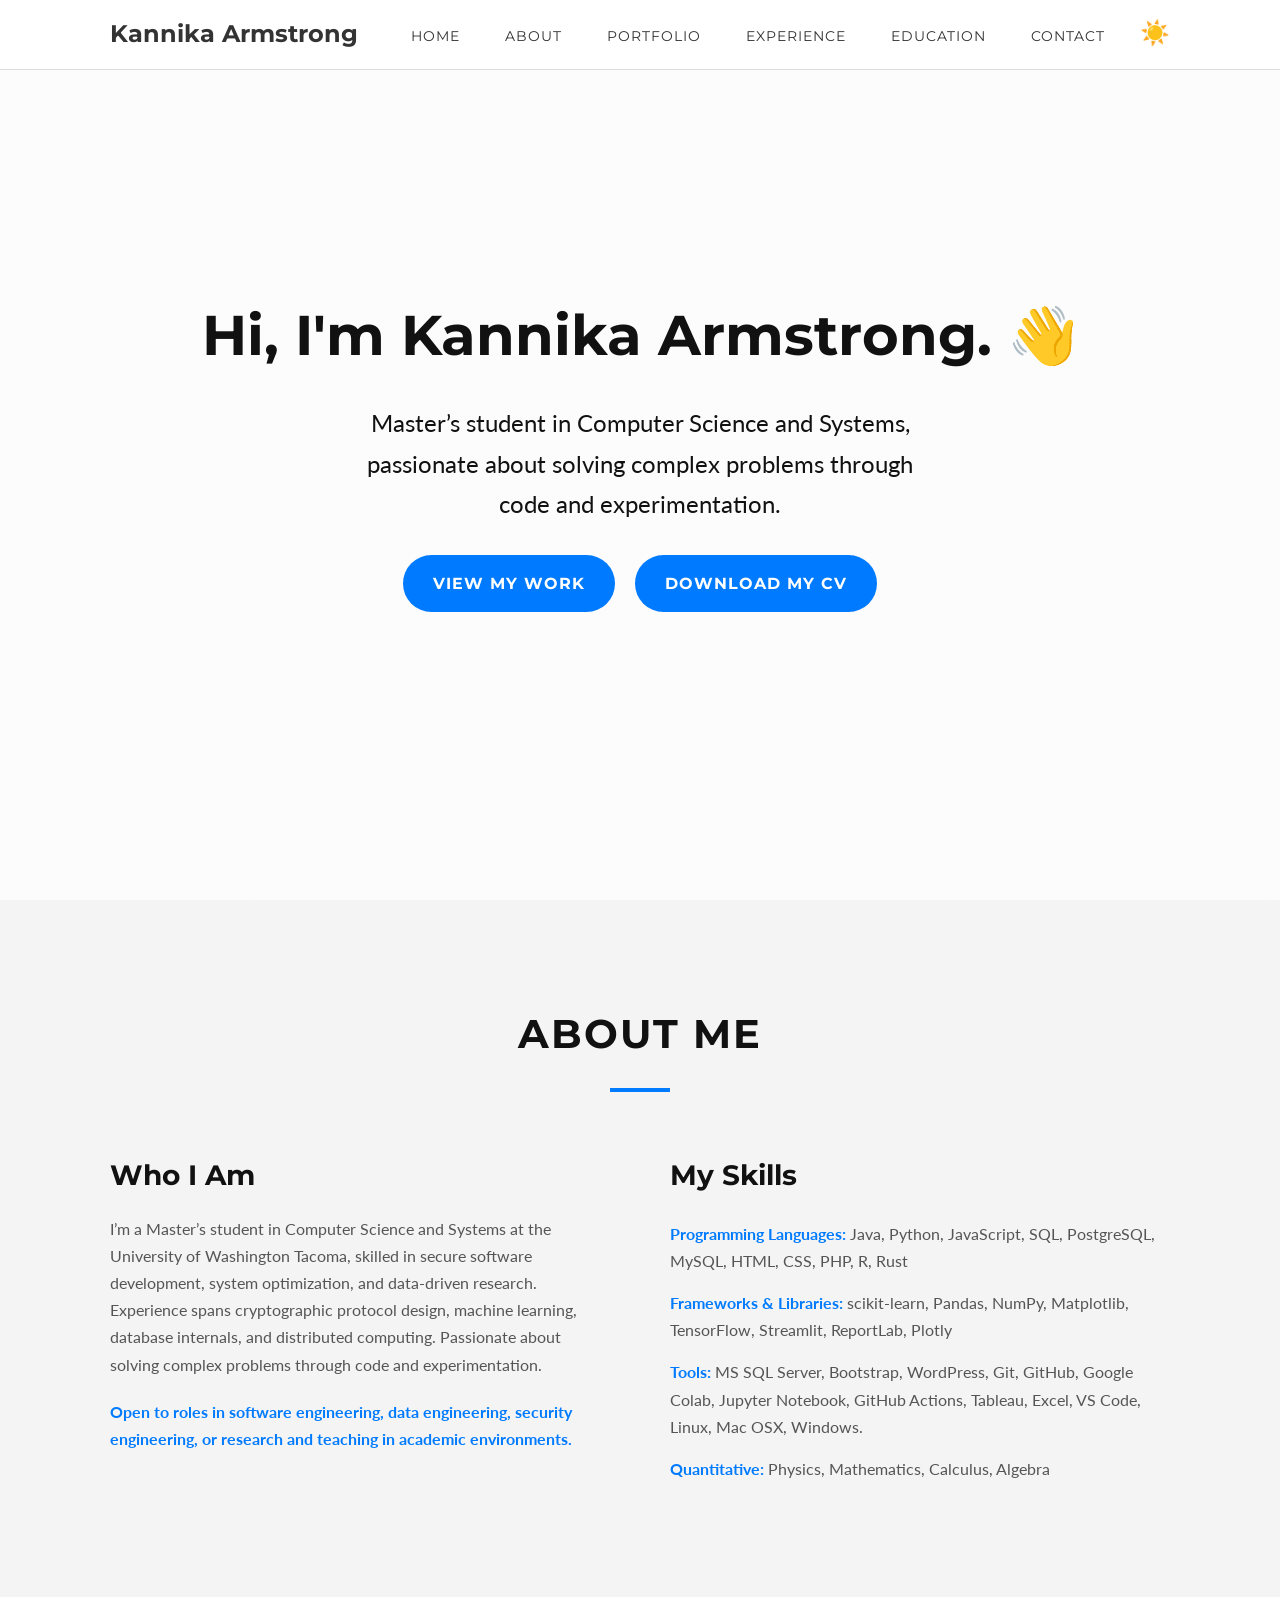
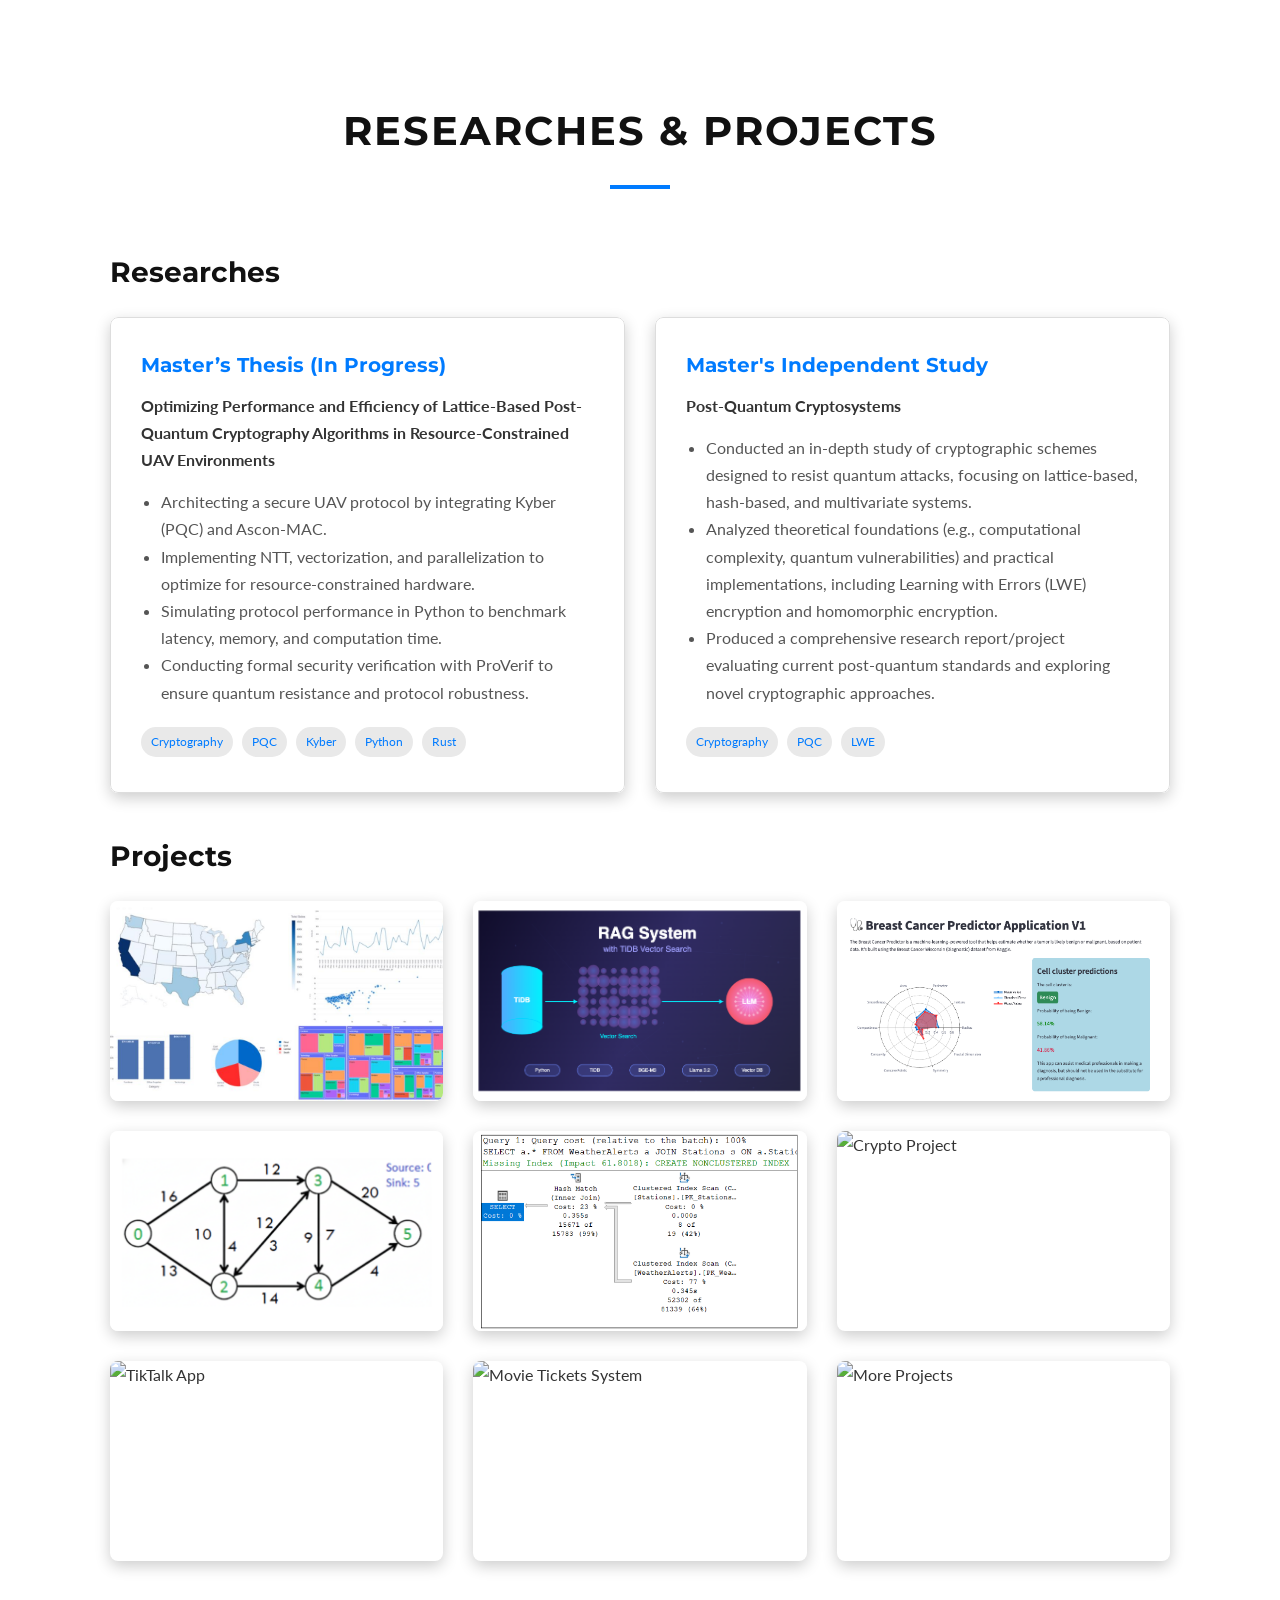
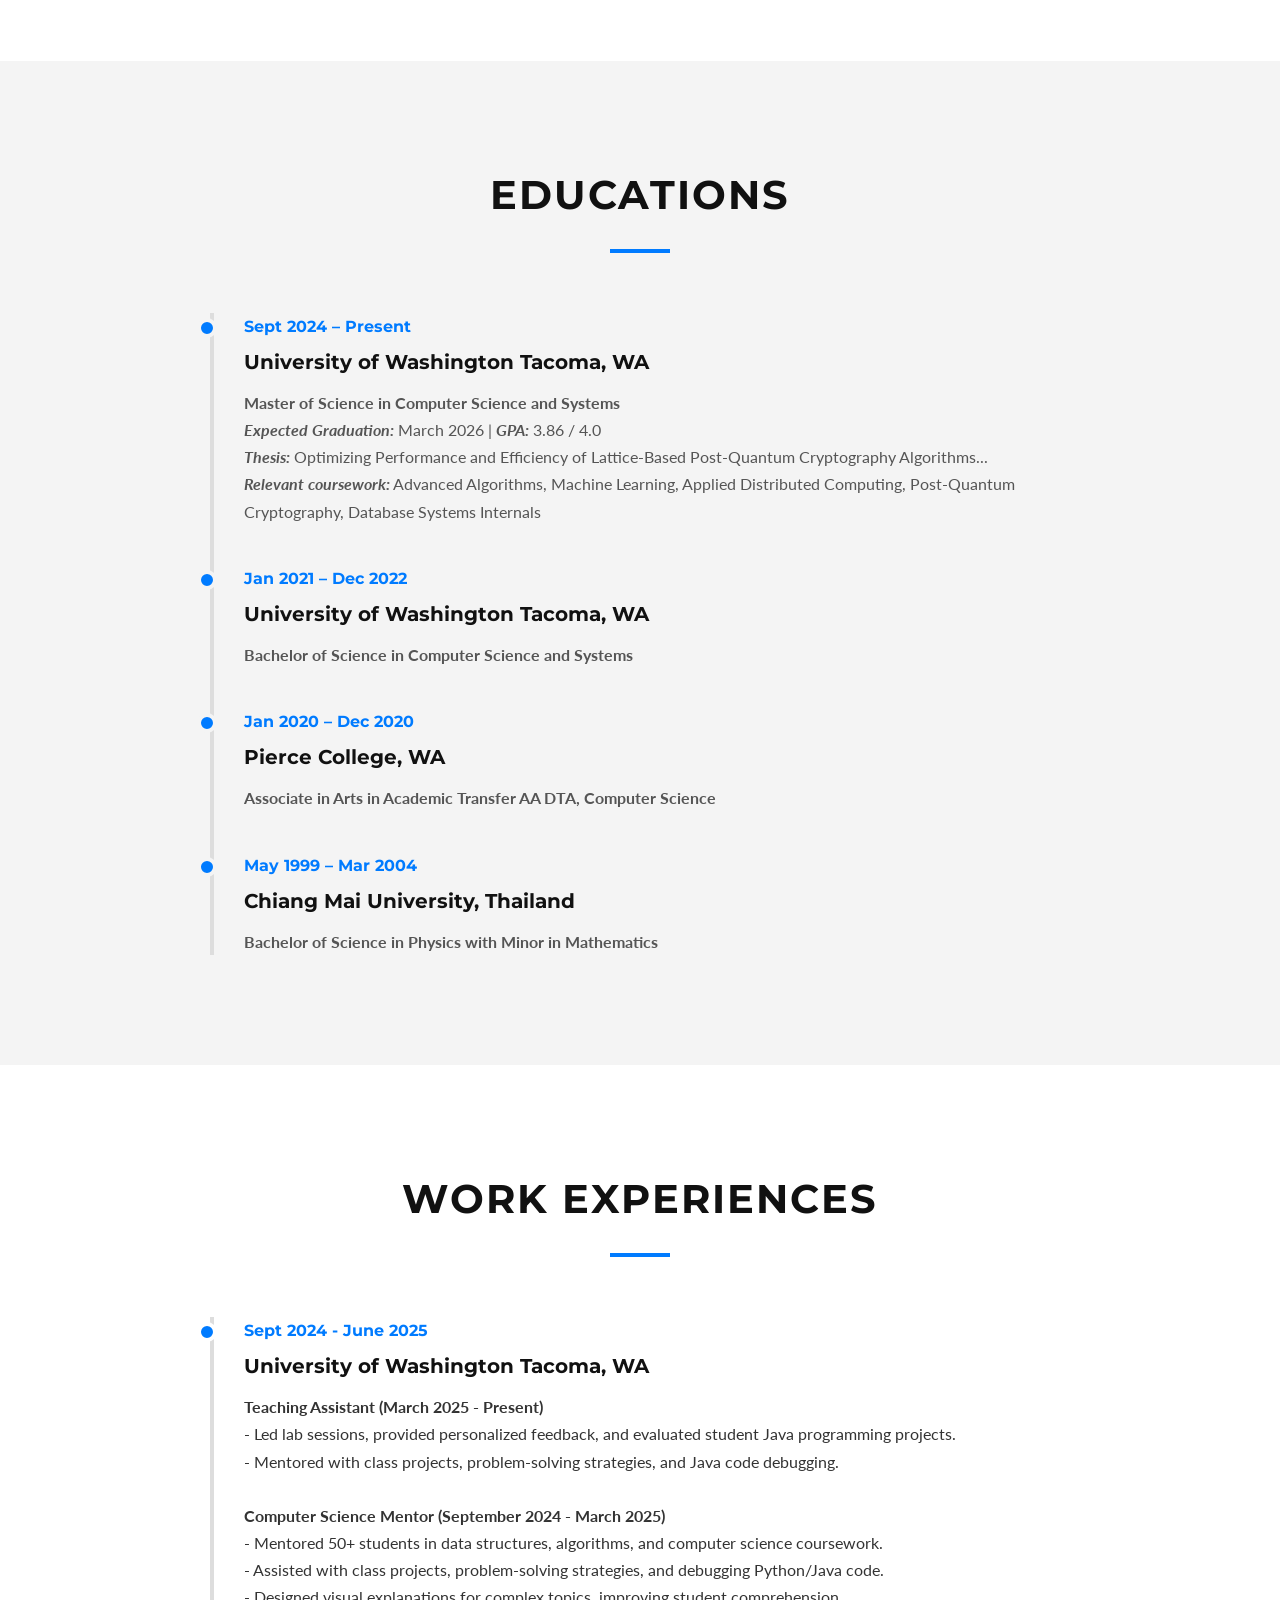
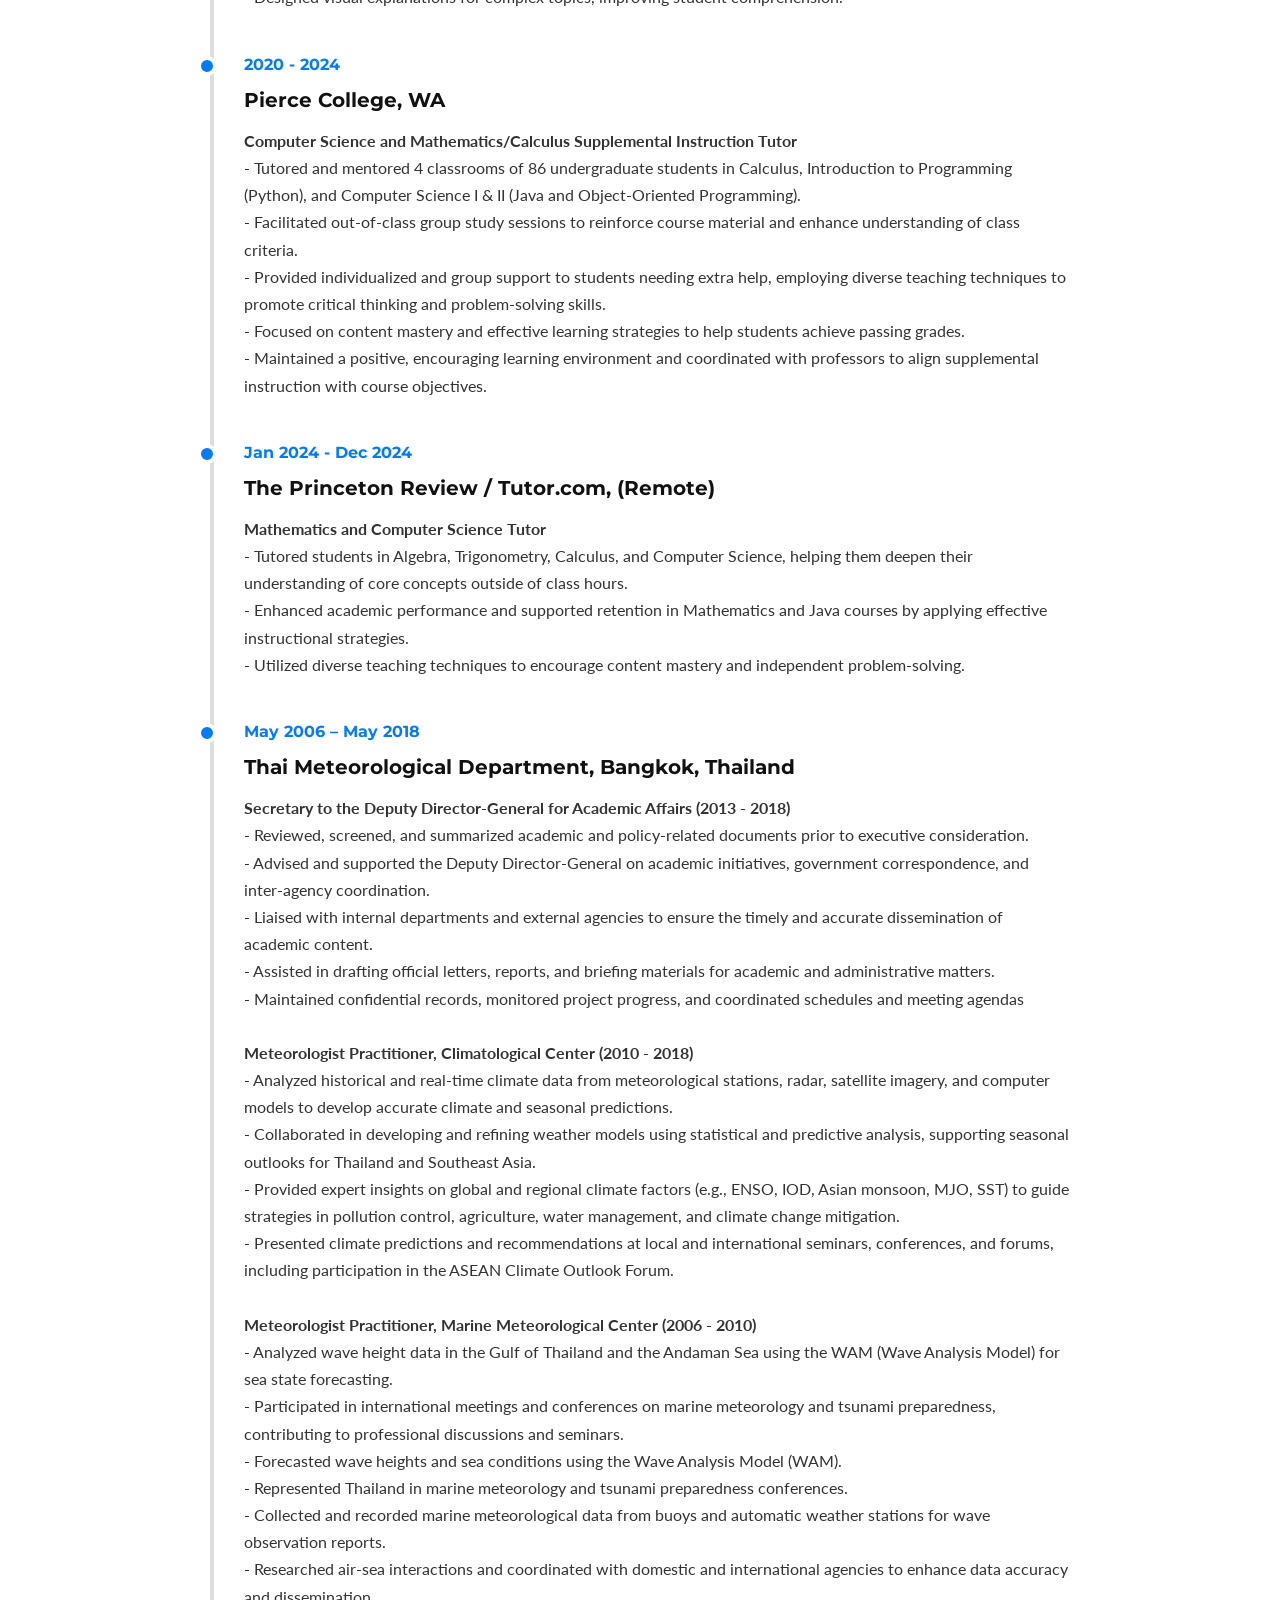
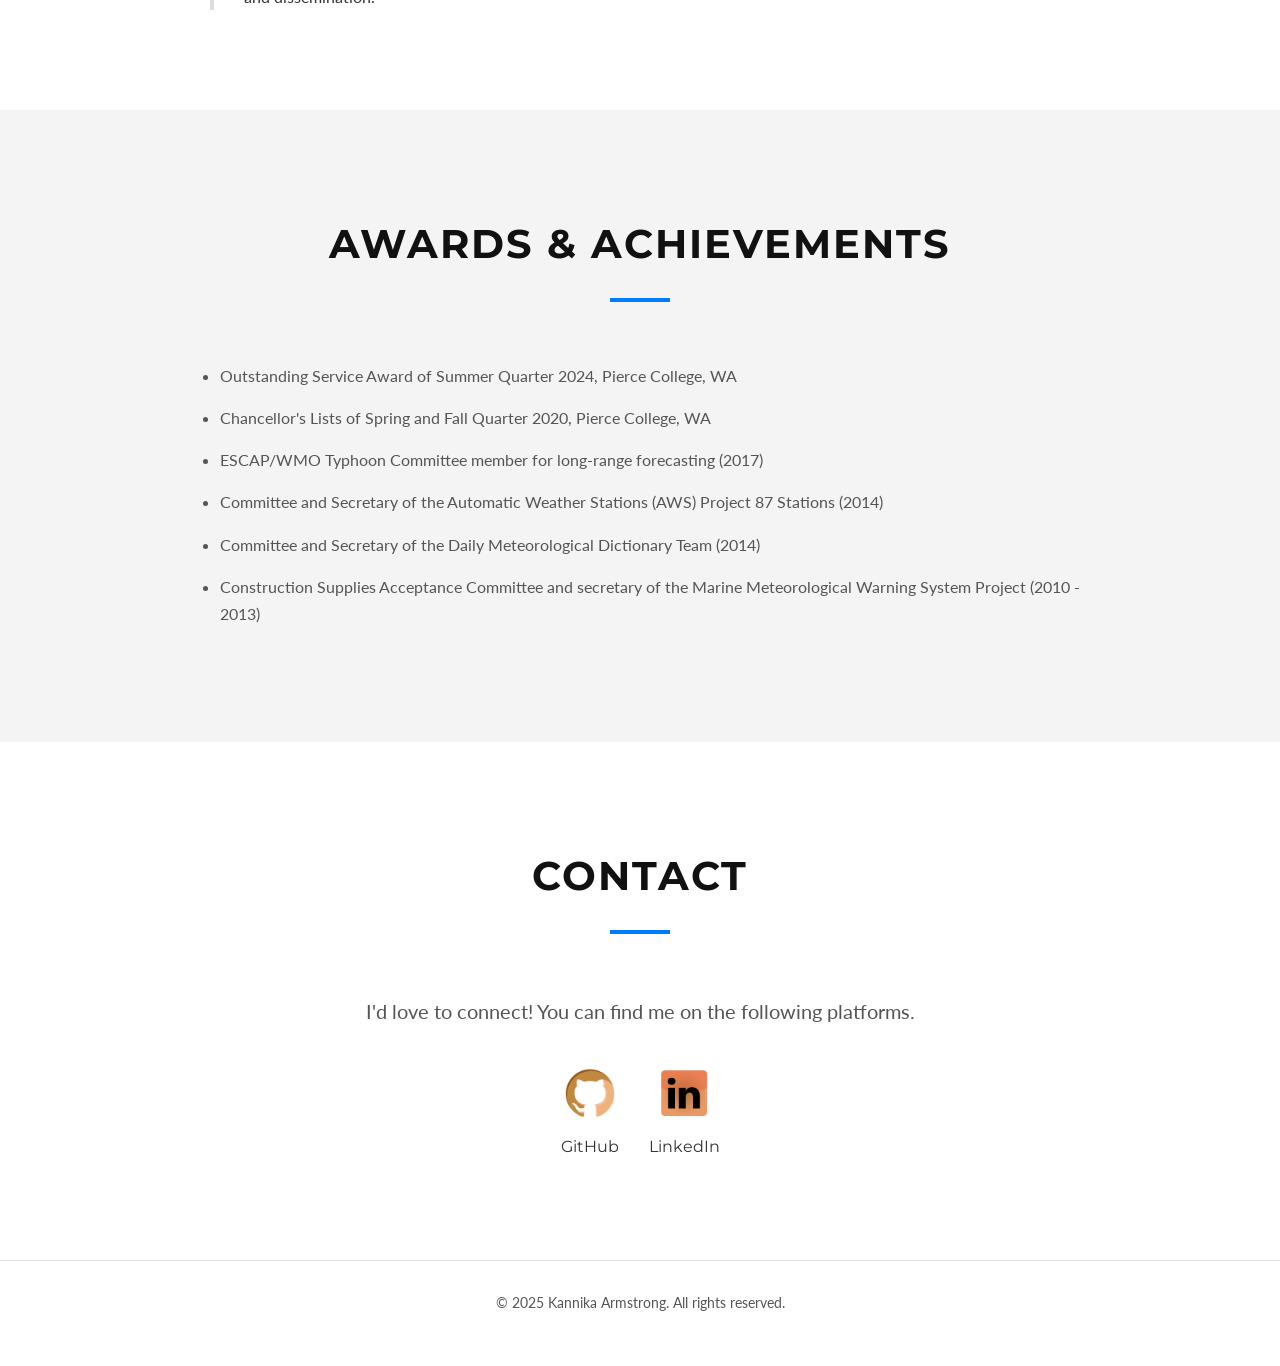
==== index.html @ 0fee3cdc "Update new resume" ====
<!DOCTYPE html>
<html lang="en">
<head>
  <meta charset="UTF-8" />
  <meta name="viewport" content="width=device-width, initial-scale=1.0" />
  <title>Kannika Armstrong</title>
  <link rel="icon" type="image/x-icon" href="./image/icon/b1.png">
  <link rel="stylesheet" href="style.css" />
  <link href="https://fonts.googleapis.com/css2?family=Montserrat:wght@400;700&family=Lato:wght@400;700&display=swap" rel="stylesheet">
</head>
<body>

  <nav class="navbar">
    <div class="nav-container">
      <a href="#home" class="nav-brand">Kannika Armstrong</a>
      <ul class="nav-links">
        <li><a href="#home">Home</a></li>
        <li><a href="#about">About</a></li>
        <li><a href="#portfolio">Portfolio</a></li>
        <li><a href="#Work">Experience</a></li>
        <li><a href="#education">Education</a></li>
        <li><a href="#contact">Contact</a></li>

        <li><button id="theme-toggle">🌙</button></li>
      </ul>
    </div>
  </nav>

  <header id="home" class="hero-section">
    <div class="hero-content">
      <h1>Hi, I'm Kannika Armstrong. <span class="wave">👋</span></h1>
      <p class="hero-subtitle">
        Master’s student in Computer Science and Systems, passionate about solving complex problems through code and experimentation.
      </p>
      <a href="#portfolio" class="hero-button">View My Work</a>&nbsp;&nbsp;&nbsp;&nbsp;
      <a href="Kannika Armstrong_CV.pdf" class="hero-button hero-button-secondary" download>Download My CV</a>
    </div>
  </header>

  <main>
    <section id="about" class="page-section">
      <div class="section-container">
        <h2 class="section-title">About Me</h2>
        <div class="about-content">
          <div class="about-text">
            <h3>Who I Am</h3>
            <p>I’m a Master’s student in Computer Science and Systems at the University of Washington Tacoma, skilled in secure software development, system optimization, and data-driven research. Experience spans cryptographic protocol design, machine learning, database internals, and distributed computing. Passionate about solving complex problems through code and experimentation.</p>
            <p class="highlight">Open to roles in software engineering, data engineering, security engineering, or research and teaching in academic environments.</p>
          </div>
          <div class="about-skills">
            <h3>My Skills</h3>
            <ul class="skills-list">
              <li><span>Programming Languages:</span> Java, Python, JavaScript, SQL, PostgreSQL, MySQL, HTML, CSS, PHP, R, Rust</li>
              <li><span>Frameworks & Libraries:</span> scikit-learn, Pandas, NumPy, Matplotlib, TensorFlow, Streamlit, ReportLab, Plotly</li>
              <li><span>Tools:</span> MS SQL Server, Bootstrap, WordPress, Git, GitHub, Google Colab, Jupyter Notebook, GitHub Actions, Tableau, Excel, VS Code, Linux, Mac OSX, Windows.</li>
              <li><span>Quantitative:</span> Physics, Mathematics, Calculus, Algebra</li>
            </ul>
          </div>
        </div>
      </div>
    </section>

    <section id="portfolio" class="page-section alt-bg">
      <div class="section-container">
        <h2 class="section-title">Researches & Projects</h2>
        
        <h3>Researches</h3>
        <div class="portfolio-grid">
          <div class="portfolio-item">
            <div class="portfolio-item-content">
              <h4 class="portfolio-title">Master’s Thesis (In Progress)</h4>
              <p class="portfolio-subtitle">Optimizing Performance and Efficiency of Lattice-Based Post-Quantum Cryptography Algorithms in Resource-Constrained UAV Environments</p>
              <ul class="portfolio-details">
                <li>Architecting a secure UAV protocol by integrating Kyber (PQC) and Ascon-MAC.</li>
                <li>Implementing NTT, vectorization, and parallelization to optimize for resource-constrained hardware.</li>
                <li>Simulating protocol performance in Python to benchmark latency, memory, and computation time.</li>
                <li>Conducting formal security verification with ProVerif to ensure quantum resistance and protocol robustness.</li>
              </ul>
              <div class="skill-tags">
                <span class="tag">Cryptography</span>
                <span class="tag">PQC</span>
                <span class="tag">Kyber</span>
                <span class="tag">Python</span>
                <span class="tag">Rust</span>
              </div>
            </div>
          </div>
          <div class="portfolio-item">
            <div class="portfolio-item-content">
              <h4 class="portfolio-title">Master's Independent Study</h4>
              <p class="portfolio-subtitle">Post-Quantum Cryptosystems</p>
              <ul class="portfolio-details">
                <li>Conducted an in-depth study of cryptographic schemes designed to resist quantum attacks, focusing on lattice-based, hash-based, and multivariate systems.</li>
                <li>Analyzed theoretical foundations (e.g., computational complexity, quantum vulnerabilities) and practical implementations, including Learning with Errors (LWE) encryption and homomorphic encryption.</li>
                <li>Produced a comprehensive research report/project evaluating current post-quantum standards and exploring novel cryptographic approaches.</li>
              </ul>
              <div class="skill-tags">
                <span class="tag">Cryptography</span>
                <span class="tag">PQC</span>
                <span class="tag">LWE</span>
              </div>
            </div>
          </div>
        </div>

        <h3 style="margin-top: 40px;">Projects</h3>
        <div class="portfolio-grid">
          <div class="portfolio-item">
            <a href="https://github.com/A-Kannika/Vizolytic" target="_blank" class="portfolio-link"></a>
            <img src="./image/projects/Vizolytic.jpg" alt="ML Project" class="portfolio-image">
            <div class="portfolio-hover">
              <h4>Vizolytic (Sales Analytics & Reporting Dashboard)</h4>
              <p>A Python and Streamlit-based web application for interactive sales analytics and automated PDF reporting.</p>
            </div>
          </div>
          <div class="portfolio-item">
            <a href="https://github.com/A-Kannika/RAG_TiDB_VECTOR_SEARCH" target="_blank" class="portfolio-link"></a>
            <img src="./image/projects/tidb_rag.png" alt="RAG_TiDB_VECTOR_SEARCH" class="portfolio-image">
            <div class="portfolio-hover">
              <h4>TiDB Vector Search RAG System</h4>
              <p>A Retrieval-Augmented Generation (RAG) system using TiDB's vector search capabilities for cybersecurity knowledge management.</p>
            </div>
          </div>
          <div class="portfolio-item">
            <a href="https://github.com/A-Kannika/ML-App-Cancer-Prediction" target="_blank" class="portfolio-link"></a>
            <img src="./image/projects/cancer_predictor.png" alt="API Project" class="portfolio-image">
            <div class="portfolio-hover">
              <h4>Breast Cancer Prediction ML App</h4>
              <p>A simple web application built with Streamlit to predict breast cancer (Malignant or Benign) based on diagnostic features.</p>
            </div>
          </div>
          <div class="portfolio-item">
            <a href="https://github.com/A-Kannika/TCSS543_Project" target="_blank" class="portfolio-link"></a>
            <img src="./image/projects/maxflow.png" alt="Database Project" class="portfolio-image">
            <div class="portfolio-hover">
              <h4>Empirical Analysis of Network Flow Algorithms</h4>
              <p>A Java-based empirical study comparing the performance of classic and optimized network flow algorithms.</p>
            </div>
          </div>
          
          <div class="portfolio-item">
            <a href="https://github.com/A-Kannika/Database-Systems-Internals-Project-Query-Optimization" target="_blank" class="portfolio-link"></a>
            <img src="./image/projects/database_internals.png" alt="Database Project" class="portfolio-image">
            <div class="portfolio-hover">
              <h4>Database Systems Internals Project</h4>
              <p>Database Systems Internals Project: Query Optimization.</p>
            </div>
          </div>          
          
          <div class="portfolio-item">
            <a href="https://github.com/A-Kannika/CryptographicApplication" target="_blank" class="portfolio-link"></a>
            <img src="./image/projects/crypto.png" alt="Crypto Project" class="portfolio-image">
            <div class="portfolio-hover">
              <h4>Cryptographic Application</h4>
              <p>Asymmetric encryption and digital signatures at the 256-bit security level.</p>
            </div>
          </div>
          
          <div class="portfolio-item">
            <a href="https://github.com/A-Kannika/Team-3-TCSS-450" target="_blank" class="portfolio-link"></a>
            <img src="./image/projects/tiktalkapp.png" alt="TikTalk App" class="portfolio-image">
            <div class="portfolio-hover">
              <h4>TikTalk: Chat&Weather App</h4>
              <p>Android chat and weather application using Scrum/Agile methodologies.</p>
            </div>
          </div>

           <div class="portfolio-item">
            <a href="https://github.com/A-Kannika/Movie_Tickets_Reservation_Systems_Project" target="_blank" class="portfolio-link"></a>
            <img src="./image/projects/database.png" alt="Movie Tickets System" class="portfolio-image">
            <div class="portfolio-hover">
              <h4>Movie Tickets Reservation Systems</h4>
              <p>Online movie ticket booking system with MySQL and PHP.</p>
            </div>
          </div>
          <div class="portfolio-item">
            <a href="https://github.com/A-Kannika" target="_blank" class="portfolio-link"></a>
            <img src="./image/projects/project_github.png" alt="More Projects" class="portfolio-image">
            <div class="portfolio-hover">
              <h4>More Projects On GitHub...</h4>
              <p>Some more of my students' and self-taught projects are on GitHub.</p>
            </div>
          </div>
        </div>
      </div>
    </section>

    <section id="education" class="page-section alt-bg">
      <div class="section-container timeline-container">
        <h2 class="section-title">Educations</h2>
        <div class="timeline">

          <div class="timeline-item">
            <div class="timeline-dot"></div>
            <div class="timeline-date">Sept 2024 – Present</div>
            <div class="timeline-content">
              <h4>University of Washington Tacoma, WA</h4>
              <p><strong>Master of Science in Computer Science and Systems</strong><br>
                <b><em>Expected Graduation:</em></b> March 2026 | <b><em>GPA:</em></b> 3.86 / 4.0<br>
                <b><em>Thesis:</em></b> Optimizing Performance and Efficiency of Lattice-Based Post-Quantum Cryptography Algorithms...<br>
                <b><em>Relevant coursework:</em></b> Advanced Algorithms, Machine Learning, Applied Distributed Computing, Post-Quantum Cryptography, Database Systems Internals</p>
            </div>
          </div>

          <div class="timeline-item">
            <div class="timeline-dot"></div>
            <div class="timeline-date">Jan 2021 – Dec 2022</div>
            <div class="timeline-content">
                <h4>University of Washington Tacoma, WA</h4>
                <p><strong>Bachelor of Science in Computer Science and Systems</strong></p>
            </div>
          </div>

          <div class="timeline-item">
            <div class="timeline-dot"></div>
            <div class="timeline-date">Jan 2020 – Dec 2020</div>
            <div class="timeline-content">
              <h4>Pierce College, WA</h4>
              <p><strong>Associate in Arts in Academic Transfer AA DTA, Computer Science</strong></p>
            </div>
          </div>

          <div class="timeline-item">
            <div class="timeline-dot"></div>
            <div class="timeline-date">May 1999 – Mar 2004</div>
            <div class="timeline-content">
              <h4>Chiang Mai University, Thailand</h4>
              <p><strong>Bachelor of Science in Physics with Minor in Mathematics</strong></p>
            </div>
          </div>

        </div>
      </div>
    </section>


<section id="Work" class="page-section">
  <div class="section-container timeline-container">
    <h2 class="section-title">Work Experiences</h2>
    <div class="timeline">
      
      <div class="timeline-item">
        <div class="timeline-dot"></div>
        <div class="timeline-date">Sept 2024 - June 2025</div>
        <div class="timeline-content">
          <h4>University of Washington Tacoma, WA</h4>
          <ul>
            <strong>Teaching Assistant (March 2025 - Present)</strong><br>
            <li>
              - Led lab sessions, provided personalized feedback, and evaluated student Java programming projects.
            </li>
            <li>
              - Mentored with class projects, problem-solving strategies, and Java code debugging.
            </li>
            <br>
            <strong>Computer Science Mentor (September 2024 - March 2025)</strong><br>
            <li>
              - Mentored 50+ students in data structures, algorithms, and computer science coursework.
            </li>
            <li>
              - Assisted with class projects, problem-solving strategies, and debugging Python/Java code.
            </li>
            <li>
              - Designed visual explanations for complex topics, improving student comprehension.
            </li>
          </ul>
        </div>
      </div>

      <div class="timeline-item">
        <div class="timeline-dot"></div>
        <div class="timeline-date">2020 - 2024</div>
        <div class="timeline-content">
          <h4>Pierce College, WA</h4>
          <ul>
            <strong>Computer Science and Mathematics/Calculus Supplemental Instruction Tutor</strong><br>
            <li>      
              - Tutored and mentored 4 classrooms of 86 undergraduate students in Calculus, Introduction to Programming (Python), and Computer Science I & II (Java and Object-Oriented Programming).
            </li>
            <li>      
              - Facilitated out-of-class group study sessions to reinforce course material and enhance understanding of class criteria.
            </li>
            <li>      
              - Provided individualized and group support to students needing extra help, employing diverse teaching techniques to promote critical thinking and problem-solving skills.
            </li>
            <li>      
              - Focused on content mastery and effective learning strategies to help students achieve passing grades.
            </li>
            <li>      
              - Maintained a positive, encouraging learning environment and coordinated with professors to align supplemental instruction with course objectives.
            </li>
          </ul>
        </div>
      </div>

      <div class="timeline-item">
        <div class="timeline-dot"></div>
        <div class="timeline-date">Jan 2024 - Dec 2024</div>
        <div class="timeline-content">
          <h4>The Princeton Review / Tutor.com, (Remote)</h4>
          <ul>
            <strong>Mathematics and Computer Science Tutor</strong><br>
            <li>
              - Tutored students in Algebra, Trigonometry, Calculus, and Computer Science, helping them deepen their understanding of core concepts outside of class hours.
            </li>
            <li>
              - Enhanced academic performance and supported retention in Mathematics and Java courses by applying effective instructional strategies.
            </li>
            <li>
              - Utilized diverse teaching techniques to encourage content mastery and independent problem-solving.
            </li>
          </ul>
        </div>
      </div>

      <div class="timeline-item">
        <div class="timeline-dot"></div>
        <div class="timeline-date">May 2006 – May 2018</div>
        <div class="timeline-content">
          <h4>Thai Meteorological Department, Bangkok, Thailand</h4>
          <ul>
            <strong>Secretary to the Deputy Director-General for Academic Affairs (2013 - 2018)</strong><br>
            <li>        
              - Reviewed, screened, and summarized academic and policy-related documents prior to executive consideration.
            </li>
            <li>        
              - Advised and supported the Deputy Director-General on academic initiatives, government correspondence, and inter-agency coordination.
            </li>
            <li>        
              - Liaised with internal departments and external agencies to ensure the timely and accurate dissemination of academic content.
            </li>
            <li>        
              - Assisted in drafting official letters, reports, and briefing materials for academic and administrative matters.
            </li>
            <li>        
              - Maintained confidential records, monitored project progress, and coordinated schedules and meeting agendas
            </li>
            <br>
            <strong>Meteorologist Practitioner, Climatological Center (2010 - 2018)</strong><br>
            <li>
              - Analyzed historical and real-time climate data from meteorological stations, radar, satellite imagery, and computer models to develop accurate climate and seasonal predictions.
            </li>
            <li>
              - Collaborated in developing and refining weather models using statistical and predictive analysis, supporting seasonal outlooks for Thailand and Southeast Asia.
            </li>
            <li>
              - Provided expert insights on global and regional climate factors (e.g., ENSO, IOD, Asian monsoon, MJO, SST) to guide strategies in pollution control, agriculture, water management, and climate change mitigation.
            </li>
            <li>
              - Presented climate predictions and recommendations at local and international seminars, conferences, and forums, including participation in the ASEAN Climate Outlook Forum.
            </li>
            <br>
            <strong>Meteorologist Practitioner, Marine Meteorological Center (2006 - 2010)</strong><br>
            <li> 
              - Analyzed wave height data in the Gulf of Thailand and the Andaman Sea using the WAM (Wave Analysis Model) for sea state forecasting.
            </li>
            <li> 
              - Participated in international meetings and conferences on marine meteorology and tsunami preparedness, contributing to professional discussions and seminars.
            </li>
            <li> 
              - Forecasted wave heights and sea conditions using the Wave Analysis Model (WAM).
            </li>
            <li> 
              - Represented Thailand in marine meteorology and tsunami preparedness conferences.
            </li>
            <li> 
              - Collected and recorded marine meteorological data from buoys and automatic weather stations for wave observation reports.
            </li>
            <li> 
              - Researched air-sea interactions and coordinated with domestic and international agencies to enhance data accuracy and dissemination.
            </li>
          </ul>
        </div>
      </div>

    </div>
  </div>
</section>

    <section id="achievement" class="page-section">
      <div class="section-container">
        <h2 class="section-title">Awards & Achievements</h2>
        <ul class="achievement-list">
          <li>Outstanding Service Award of Summer Quarter 2024, Pierce College, WA</li>
          <li>Chancellor's Lists of Spring and Fall Quarter 2020, Pierce College, WA</li>
          <li>ESCAP/WMO Typhoon Committee member for long-range forecasting (2017)</li>
          <li>Committee and Secretary of the Automatic Weather Stations (AWS) Project 87 Stations (2014)</li>
          <li>Committee and Secretary of the Daily Meteorological Dictionary Team (2014)</li>
          <li>Construction Supplies Acceptance Committee and secretary of the Marine Meteorological Warning System Project (2010 - 2013)</li>
        </ul>
      </div>
    </section>

    <section id="contact" class="page-section alt-bg">
      <div class="section-container text-center">
        <h2 class="section-title">Contact</h2>
        <p class="contact-text">I'd love to connect! You can find me on the following platforms.</p>
        <div class="social-links">
          <a href="https://github.com/A-Kannika" target="_blank" class="social-icon">
            <img src="./image/icon/github-white.png" alt="GitHub">
            <span>GitHub</span>
          </a>
          <a href="https://www.linkedin.com/in/kannika-armstrong/" target="_blank" class="social-icon">
            <img src="./image/icon/linkedin-white.png" alt="LinkedIn">
            <span>LinkedIn</span>
          </a>
        </div>
      </div>
    </section>

  </main>

  <footer class="footer">
    <p>&copy; 2025 Kannika Armstrong. All rights reserved.</p>
  </footer>
  <script src="script.js"></script>

</body>
</html>
---- style.css ----
/*--------------------------------------
  RESET & GLOBAL STYLES
--------------------------------------*/
* {
  margin: 0;
  padding: 0;
  box-sizing: border-box;
}

html {
  scroll-behavior: smooth;
  scroll-padding-top: 70px; /* Offset for fixed navbar */
}

body {
  font-family: 'Lato', sans-serif;
  font-size: 16px;
  line-height: 1.7;
  color: #eee;
  background-color: #121212; /* Dark background */
}

h1, h2, h3, h4 {
  font-family: 'Montserrat', sans-serif;
  font-weight: 700;
  color: #fff;
  margin-bottom: 20px;
}

h1 { font-size: 3rem; }
h2 { font-size: 2.5rem; }
h3 { font-size: 1.75rem; }
h4 { font-size: 1.25rem; }

p {
  margin-bottom: 20px;
  color: #ccc;
}

ul {
  list-style-type: none;
}

a {
  text-decoration: none;
  color: #03dac6; /* Cyan accent color */
  transition: color 0.3s ease;
}

a:hover {
  color: #fff;
}

.section-container {
  max-width: 1100px;
  margin: 0 auto;
  padding: 0 20px;
}

.page-section {
  padding: 100px 0;
}

.alt-bg {
  background-color: #1f1f1f; /* Slightly lighter dark */
}

.section-title {
  text-align: center;
  margin-bottom: 60px;
  font-size: 2.5rem;
  text-transform: uppercase;
  letter-spacing: 2px;
  position: relative;
}

.section-title::after {
  content: '';
  display: block;
  width: 60px;
  height: 4px;
  background-color: #03dac6;
  margin: 20px auto 0;
}

.text-center {
  text-align: center;
}

/*--------------------------------------
  1. NAVIGATION BAR
--------------------------------------*/
.navbar {
  background-color: rgba(31, 31, 31, 0.9);
  backdrop-filter: blur(10px);
  border-bottom: 1px solid #333;
  color: #fff;
  position: fixed;
  top: 0;
  left: 0;
  width: 100%;
  height: 70px;
  z-index: 1000;
  transition: background-color 0.3s ease;
}

.nav-container {
  max-width: 1100px;
  height: 100%;
  margin: 0 auto;
  padding: 0 20px;
  display: flex;
  justify-content: space-between;
  align-items: center;
}

.nav-brand {
  font-family: 'Montserrat', sans-serif;
  font-size: 1.5rem;
  font-weight: 700;
  color: #fff;
}

.nav-links {
  display: flex;
}

.nav-links li {
  margin-left: 25px;
}

.nav-links a {
  font-family: 'Montserrat', sans-serif;
  font-size: 0.9rem;
  color: #eee;
  text-transform: uppercase;
  letter-spacing: 1px;
  padding: 10px;
  transition: color 0.3s ease;
}

.nav-links a:hover,
.nav-links a.active {
  color: #03dac6;
}

/*--------------------------------------
  2. HERO (HOME) SECTION
--------------------------------------*/
.hero-section {
  height: 100vh;
  display: flex;
  justify-content: center;
  align-items: center;
  text-align: center;
  color: #fff;
  background: linear-gradient(rgba(0, 0, 0, 0.7), rgba(0, 0, 0, 0.7)), url('https://images.unsplash.com/photo-1504639725590-94d058639F85?ixlib=rb-4.0.3&ixid=M3wxMjA3fDB8MHxwaG90by1wYWdlfHx8fGVufDB8fHx8fA%3D%3D&auto=format&fit=crop&w=1740&q=80'); /* Placeholder BG Image */
  background-size: cover;
  background-position: center;
  background-attachment: fixed;
  padding: 0 20px;
}

.hero-content h1 {
  font-size: 3.5rem;
  margin-bottom: 20px;
}

.hero-subtitle {
  font-size: 1.5rem;
  font-weight: 400;
  color: #eee;
  max-width: 600px;
  margin: 0 auto 30px;
}

.wave {
  display: inline-block;
  animation: wave-animation 2.5s infinite;
  transform-origin: 70% 70%;
}

@keyframes wave-animation {
  0% { transform: rotate(0deg); }
  10% { transform: rotate(14deg); }
  20% { transform: rotate(-8deg); }
  30% { transform: rotate(14deg); }
  40% { transform: rotate(-4deg); }
  50% { transform: rotate(10deg); }
  60% { transform: rotate(0deg); }
  100% { transform: rotate(0deg); }
}

.hero-button {
  display: inline-block;
  background-color: #03dac6;
  color: #121212;
  font-family: 'Montserrat', sans-serif;
  font-size: 1rem;
  font-weight: 700;
  padding: 15px 30px;
  border-radius: 50px;
  text-transform: uppercase;
  letter-spacing: 1px;
  transition: all 0.3s ease;
}

.hero-button:hover {
  background-color: #fff;
  color: #121212;
  transform: translateY(-3px);
  box-shadow: 0 5px 15px rgba(0, 0, 0, 0.3);
}

/*--------------------------------------
  3. ABOUT SECTION
--------------------------------------*/
.about-content {
  display: grid;
  grid-template-columns: 1fr 1fr;
  gap: 60px;
  align-items: flex-start;
}

.about-text h3 {
  color: #03dac6;
  margin-bottom: 15px;
}

.highlight {
  color: #03dac6;
  font-weight: 700;
}

.skills-list li {
  margin-bottom: 15px;
  color: #ccc;
}

.skills-list li span {
  font-weight: 700;
  color: #03dac6;
}

/*--------------------------------------
  4. PORTFOLIO (PROJECTS) SECTION
--------------------------------------*/
.portfolio-grid {
  display: grid;
  grid-template-columns: repeat(auto-fit, minmax(320px, 1fr));
  gap: 30px;
}

/* Style for Researches */
.portfolio-item-content {
  background: #1f1f1f;
  padding: 30px;
  border-radius: 8px;
  border: 1px solid #333;
  height: 100%;
  transition: transform 0.3s ease, box-shadow 0.3s ease;
}

.portfolio-item-content:hover {
  transform: translateY(-5px);
  box-shadow: 0 10px 20px rgba(0, 0, 0, 0.2);
}

.portfolio-title {
  color: #03dac6;
  margin-bottom: 10px;
}

.portfolio-subtitle {
  font-family: 'Lato', sans-serif;
  font-size: 1rem;
  font-weight: 700;
  color: #fff;
  margin-bottom: 15px;
}

.portfolio-details {
  list-style-type: disc;
  padding-left: 20px;
  margin-bottom: 20px;
  color: #ccc;
}

.skill-tags {
  margin-top: 20px;
}

.skill-tags .tag {
  display: inline-block;
  background-color: #333;
  color: #03dac6;
  font-size: 0.75rem;
  padding: 5px 10px;
  border-radius: 20px;
  margin-right: 5px;
  margin-bottom: 5px;
}

/* Style for Projects Grid */
.portfolio-item {
  position: relative;
  overflow: hidden;
  border-radius: 8px;
  box-shadow: 0 5px 15px rgba(0, 0, 0, 0.2);
}

.portfolio-image {
  width: 100%;
  height: 200px;
  object-fit: cover;
  display: block;
  transition: transform 0.4s ease;
}

.portfolio-link {
  position: absolute;
  top: 0;
  left: 0;
  width: 100%;
  height: 100%;
  z-index: 2;
}

.portfolio-hover {
  position: absolute;
  top: 0;
  left: 0;
  width: 100%;
  height: 100%;
  background-color: rgba(3, 218, 198, 0.9); /* Cyan overlay */
  color: #121212;
  padding: 30px;
  display: flex;
  flex-direction: column;
  justify-content: center;
  text-align: center;
  opacity: 0;
  transform: scale(1.1);
  transition: all 0.4s ease;
}

.portfolio-item:hover .portfolio-hover {
  opacity: 1;
  transform: scale(1);
}

.portfolio-item:hover .portfolio-image {
  transform: scale(1.05);
}

.portfolio-hover h4 {
  color: #121212;
  font-size: 1.25rem;
  margin-bottom: 10px;
}

.portfolio-hover p {
  color: #333;
  font-size: 0.9rem;
  margin-bottom: 0;
}

/* === PROJECT SLIDER STYLES === */

/* Container for the section (e.g., "Data Projects") */
.project-slider-container {
  margin-bottom: 40px; /* Space between "Data" and "Software" sections */
}

/* Sub-heading for the section */
.project-slider-container h4 {
  font-size: 1.75rem; /* Or your preferred heading size */
  font-weight: 600;
  margin-bottom: 15px;
  color: #FFFFFF; /* Example color */
}

/* The slider track that scrolls */
.project-slider {
  display: flex;
  flex-wrap: nowrap;      /* Ensures items stay in one line */
  overflow-x: auto;      /* Enables horizontal scrolling */
  overflow-y: hidden;      /* Hides any vertical scrollbar */
  padding: 10px 0 20px 0;  /* Space for items and scrollbar */

  /* Momentum scrolling for touch devices */
  -webkit-overflow-scrolling: touch; 
}

/* This re-styles your .portfolio-item to be a "card" in the slider */
.project-slider .portfolio-item {
  display: block;
  flex-shrink: 0;           /* Prevents cards from shrinking */
  width: 340px;             /* Fixed width for each project card */
  margin-right: 20px;       /* Space between cards */
  
  /* Your existing styles are likely position: relative, which is correct. */
  position: relative;
  border-radius: 8px;       /* Nice rounded corners */
  overflow: hidden;         /* Hides image overflow */
  box-shadow: 0 4px 12px rgba(0,0,0,0.1);
  transition: transform 0.3s ease, box-shadow 0.3s ease;
}

.project-slider .portfolio-item:hover {
   transform: translateY(-5px); /* Lifts card slightly on hover */
   box-shadow: 0 8px 20px rgba(0,0,0,0.15);
}

/* This is your existing link; it should be this */
.project-slider .portfolio-link {
  position: absolute;
  width: 100%;
  height: 100%;
  top: 0;
  left: 0;
  z-index: 1; /* Sits on top of image but below hover text */
}

/* Style for the project image */
.project-slider .portfolio-image {
  width: 100%;
  height: 220px;     /* Fixed height for all cards for uniformity */
  object-fit: cover; /* Ensures image covers the space, crops if needed */
  display: block;
  transition: transform 0.3s ease;
}

/* Your hover effect logic */
/* This assumes your .portfolio-hover styles are already defined */
/* (e.g., position: absolute, opacity: 0, etc.) */
.project-slider .portfolio-item:hover .portfolio-hover {
  opacity: 1;
  /* Your existing hover styles will apply here */
  /* Make sure it has a z-index: 2 to be above the link */
  z-index: 2; 
}

/* Optional: Zoom image on hover */
.project-slider .portfolio-item:hover .portfolio-image {
  transform: scale(1.05);
}

/* --- Custom Scrollbar (Optional but Recommended) --- */
.project-slider::-webkit-scrollbar {
  height: 10px;
}
.project-slider::-webkit-scrollbar-track {
  background: #f1f1f1;
  border-radius: 5px;
}
.project-slider::-webkit-scrollbar-thumb {
  background: #ccc;
  border-radius: 5px;
}
.project-slider::-webkit-scrollbar-thumb:hover {
  background: #aaa;
}

/*--------------------------------------
  5. WORK & EDUCATION (TIMELINE)
--------------------------------------*/
.timeline-container {
  max-width: 900px;
}

.timeline {
  position: relative;
  padding-left: 30px;
  border-left: 4px solid #333;
}

.timeline-item {
  position: relative;
  margin-bottom: 40px;
}

.timeline-item:last-child {
  margin-bottom: 0;
}

.timeline-dot {
  position: absolute;
  left: -47px;
  top: 5px;
  width: 20px;
  height: 20px;
  border-radius: 50%;
  background-color: #03dac6;
  border: 4px solid #1f1f1f;
}

.timeline-date {
  font-family: 'Montserrat', sans-serif;
  font-weight: 700;
  color: #03dac6;
  margin-bottom: 5px;
}

.timeline-content h4 {
  color: #fff;
  margin-bottom: 10px;
}

.timeline-content p {
  color: #ccc;
  margin-bottom: 10px;
}

/*--------------------------------------
  7. ACHIEVEMENTS SECTION
--------------------------------------*/
.achievement-list {
  list-style-type: disc;
  padding-left: 30px;
  max-width: 900px;
  margin: 0 auto;
  color: #ccc;
}

.achievement-list li {
  margin-bottom: 15px;
}

/*--------------------------------------
  8. CONTACT SECTION
--------------------------------------*/
.contact-text {
  font-size: 1.25rem;
  color: #ccc;
  max-width: 600px;
  margin: 0 auto 40px;
}

.social-links {
  display: flex;
  justify-content: center;
  gap: 30px;
}

.social-icon {
  display: flex;
  flex-direction: column;
  align-items: center;
  color: #eee;
  font-family: 'Montserrat', sans-serif;
  font-size: 1rem;
  transition: all 0.3s ease;
}

.social-icon img {
  width: 50px;
  height: 50px;
  margin-bottom: 15px;
}

.social-icon:hover {
  color: #03dac6;
  transform: translateY(-5px);
}

/*--------------------------------------
  9. FOOTER
--------------------------------------*/
.footer {
  background-color: #1f1f1f;
  color: #888;
  padding: 30px 0;
  text-align: center;
  font-size: 0.9rem;
  border-top: 1px solid #333;
}

/*--------------------------------------
  10. THEME TOGGLE BUTTON
--------------------------------------*/
#theme-toggle {
  background: none;
  border: none;
  color: #fff;
  font-size: 1.5rem; /* Makes emoji bigger */
  cursor: pointer;
  padding: 0;
  margin: 0;
  line-height: 1;
  transition: transform 0.3s ease;
}

#theme-toggle:hover {
  transform: scale(1.1);
}

/*--------------------------------------
  11. LIGHT MODE (DAY THEME)
--------------------------------------*/
body.light-mode {
  color: #333;
  background-color: #f4f4f4;
}

/* General Text and Headings */
body.light-mode h1,
body.light-mode h2,
body.light-mode h3,
body.light-mode h4 {
  color: #111;
}

body.light-mode p {
  color: #555;
}

body.light-mode a {
  color: #007bff;
}
body.light-mode a:hover {
  color: #0056b3;
}

/* Backgrounds */
body.light-mode .alt-bg {
  background-color: #ffffff;
}

/* Navigation */
body.light-mode .navbar {
  background-color: rgba(255, 255, 255, 0.9);
  border-bottom-color: #ddd;
}
body.light-mode .nav-brand,
body.light-mode .nav-links a,
body.light-mode #theme-toggle {
  color: #333;
}
body.light-mode .nav-links a:hover,
body.light-mode .nav-links a.active {
  color: #007bff;
}

/* Hero Section */
body.light-mode .hero-section {
  background: linear-gradient(rgba(255, 255, 255, 0.7), rgba(255, 255, 255, 0.7)), url('https://images.unsplash.com/photo-1504639725590-94d058639F85?ixlib=rb-4.0.3&ixid=M3wxMjA3fDB8MHxwaG90by1wYWdlfHx8fGVufDB8fHx8fA%3D%3D&auto=format&fit=crop&w=1740&q=80');
  background-size: cover;
  background-position: center;
  background-attachment: fixed;
}
body.light-mode .hero-content h1,
body.light-mode .hero-subtitle {
  color: #111;
}
body.light-mode .hero-button {
  background-color: #007bff;
  color: #fff;
}
body.light-mode .hero-button:hover {
  background-color: #0056b3;
  color: #fff;
}

/* Section Titles */
body.light-mode .section-title::after {
  background-color: #007bff;
}

/* About & Skills */
body.light-mode .highlight {
  color: #007bff;
}
body.light-mode .skills-list li span {
  color: #007bff;
}

body.light-mode .skills-list li,
body.light-mode .achievement-list li {
  color: #555;
}

/* Portfolio */
body.light-mode .portfolio-item-content {
  background: #ffffff;
  border-color: #ddd;
}
body.light-mode .portfolio-title {
  color: #007bff;
}
body.light-mode .portfolio-subtitle {
  color: #333;
}
body.light-mode .portfolio-details {
  color: #555;
}
body.light-mode .skill-tags .tag {
  background-color: #e9e9e9;
  color: #007bff;
}
body.light-mode .portfolio-hover {
  background-color: rgba(0, 123, 255, 0.9);
}
body.light-mode .portfolio-hover h4,
body.light-mode .portfolio-hover p {
  color: #fff;
}


/* Timeline (Work & Education) */
body.light-mode .timeline {
  border-left-color: #ddd;
}
body.light-mode .timeline-dot {
  background-color: #007bff;
  border-color: #f4f4f4;
}
body.light-mode .alt-bg .timeline-dot {
  border-color: #ffffff; /* Match alt-bg */
}
body.light-mode .timeline-date {
  color: #007bff;
}

/* Contact & Footer */
body.light-mode .social-icon {
  color: #333;
}
body.light-mode .social-icon:hover {
  color: #007bff;
}

/* This flips your white icons to black */
body.light-mode .social-icon img {
  filter: invert(1);
}

body.light-mode .footer {
  background-color: #ffffff;
  color: #777;
  border-top-color: #ddd;
}

/*--------------------------------------
  RESPONSIVE DESIGN
--------------------------------------*/
@media (max-width: 768px) {
  h1 { font-size: 2.5rem; }
  .hero-section { background-attachment: scroll; }
  .hero-content h1 { font-size: 2.5rem; }
  .hero-subtitle { font-size: 1.2rem; }

  .nav-container {
    flex-direction: column;
    height: auto;
    padding: 15px;
  }
  .navbar {
    height: auto;
    position: relative; /* No fixed nav on mobile */
  }
  html {
    scroll-padding-top: 0;
  }
  .nav-links {
    flex-direction: column;
    align-items: center;
    width: 100%;
    margin-top: 10px;
  }
  .nav-links li {
    margin: 5px 0;
  }

  .about-content {
    grid-template-columns: 1fr;
    gap: 40px;
  }

  .page-section {
    padding: 60px 0;
  }

  .section-title {
    font-size: 2rem;
  }
}

/* ==============================================
   SWAP WORK & EDUCATION BACKGROUNDS
   ============================================== */

/* --- Dark Mode Swap --- */

/* Make Education section the default dark color */
#education {
  background-color: #121212;
}
/* Make Work section the alt dark color */
#Work {
  background-color: #1f1f1f;
}

/* Fix timeline dot borders for dark mode */
#education .timeline-dot {
  border-color: #121212; /* Match new default bg */
}
#Work .timeline-dot {
  border-color: #1f1f1f; /* Match new alt bg */
}


/* --- Light Mode Swap --- */

/* Make Education section the default light color */
body.light-mode #education {
  background-color: #f4f4f4;
}
/* Make Work section the alt light color */
body.light-mode #Work {
  background-color: #ffffff;
}

/* Fix timeline dot borders for light mode */
body.light-mode #education .timeline-dot {
  border-color: #f4f4f4; /* Match new default bg */
}
body.light-mode #Work .timeline-dot {
  border-color: #ffffff; /* Match new alt bg */
}
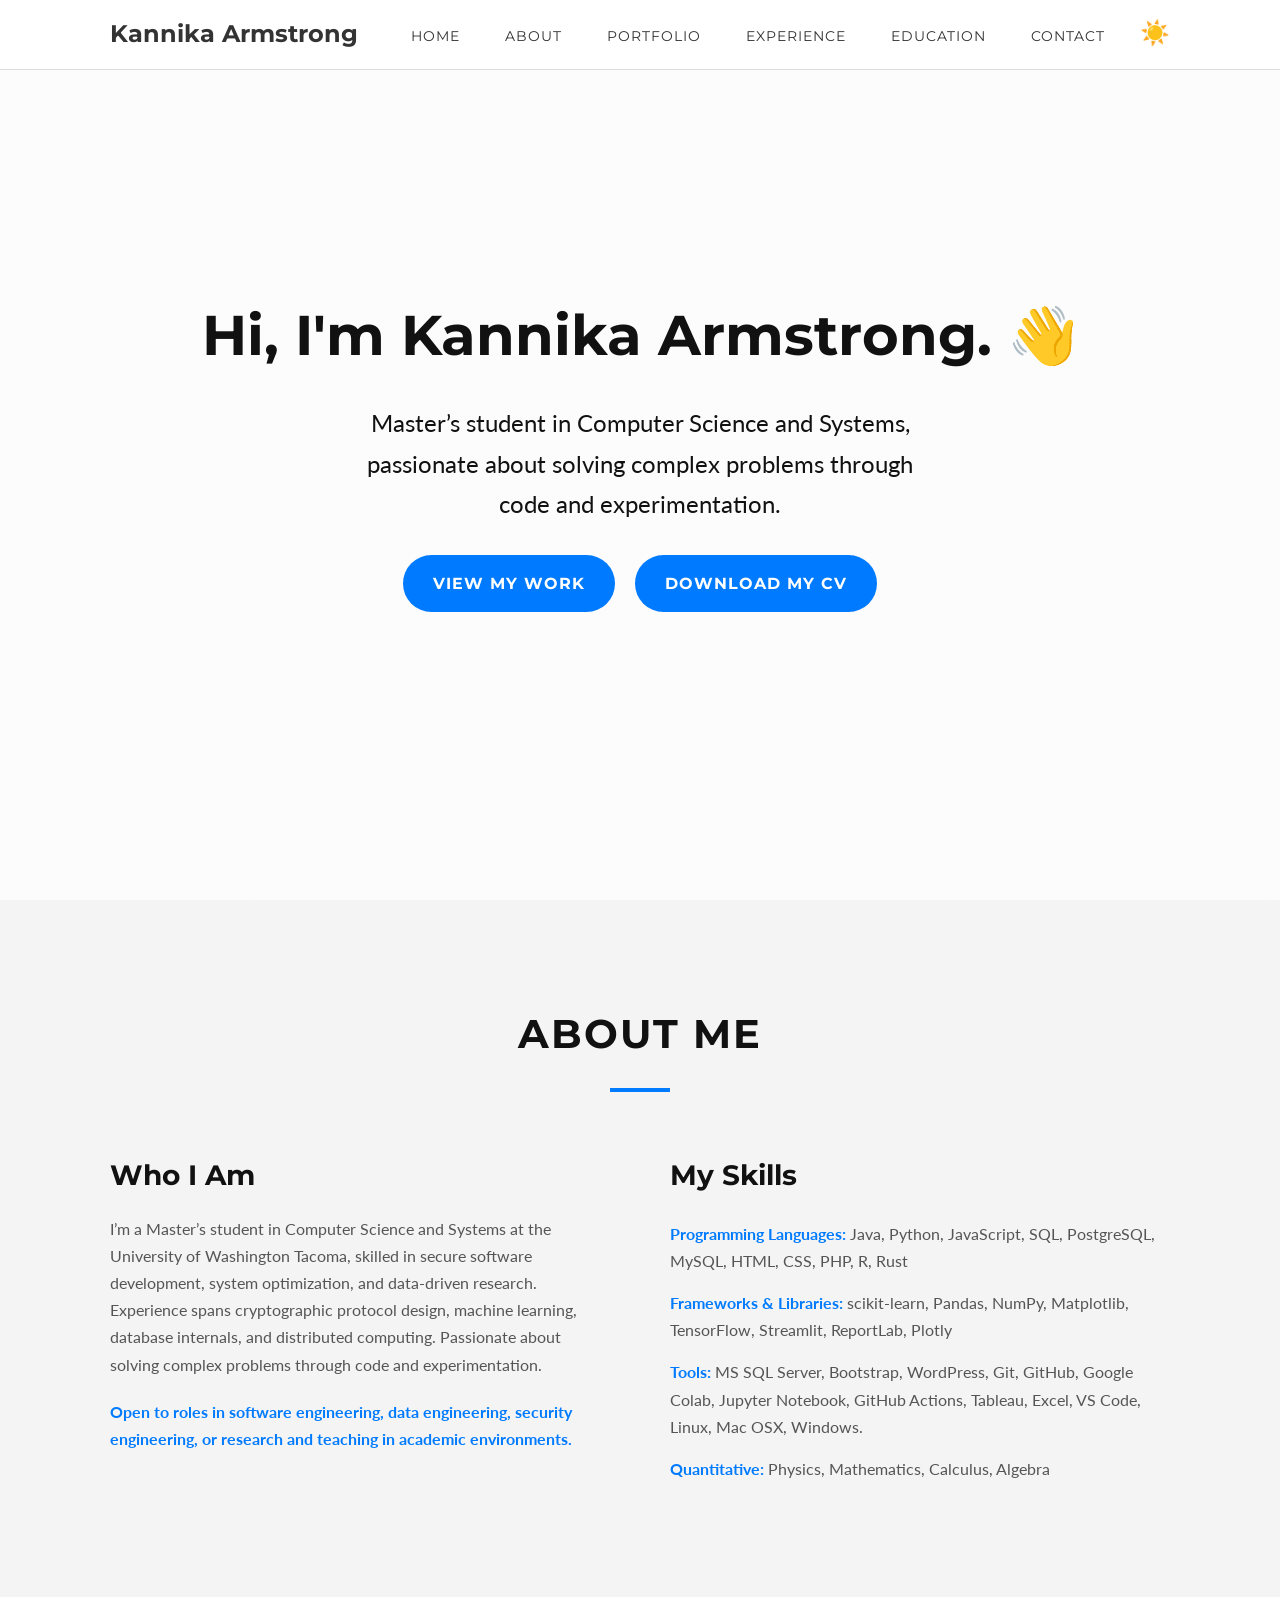
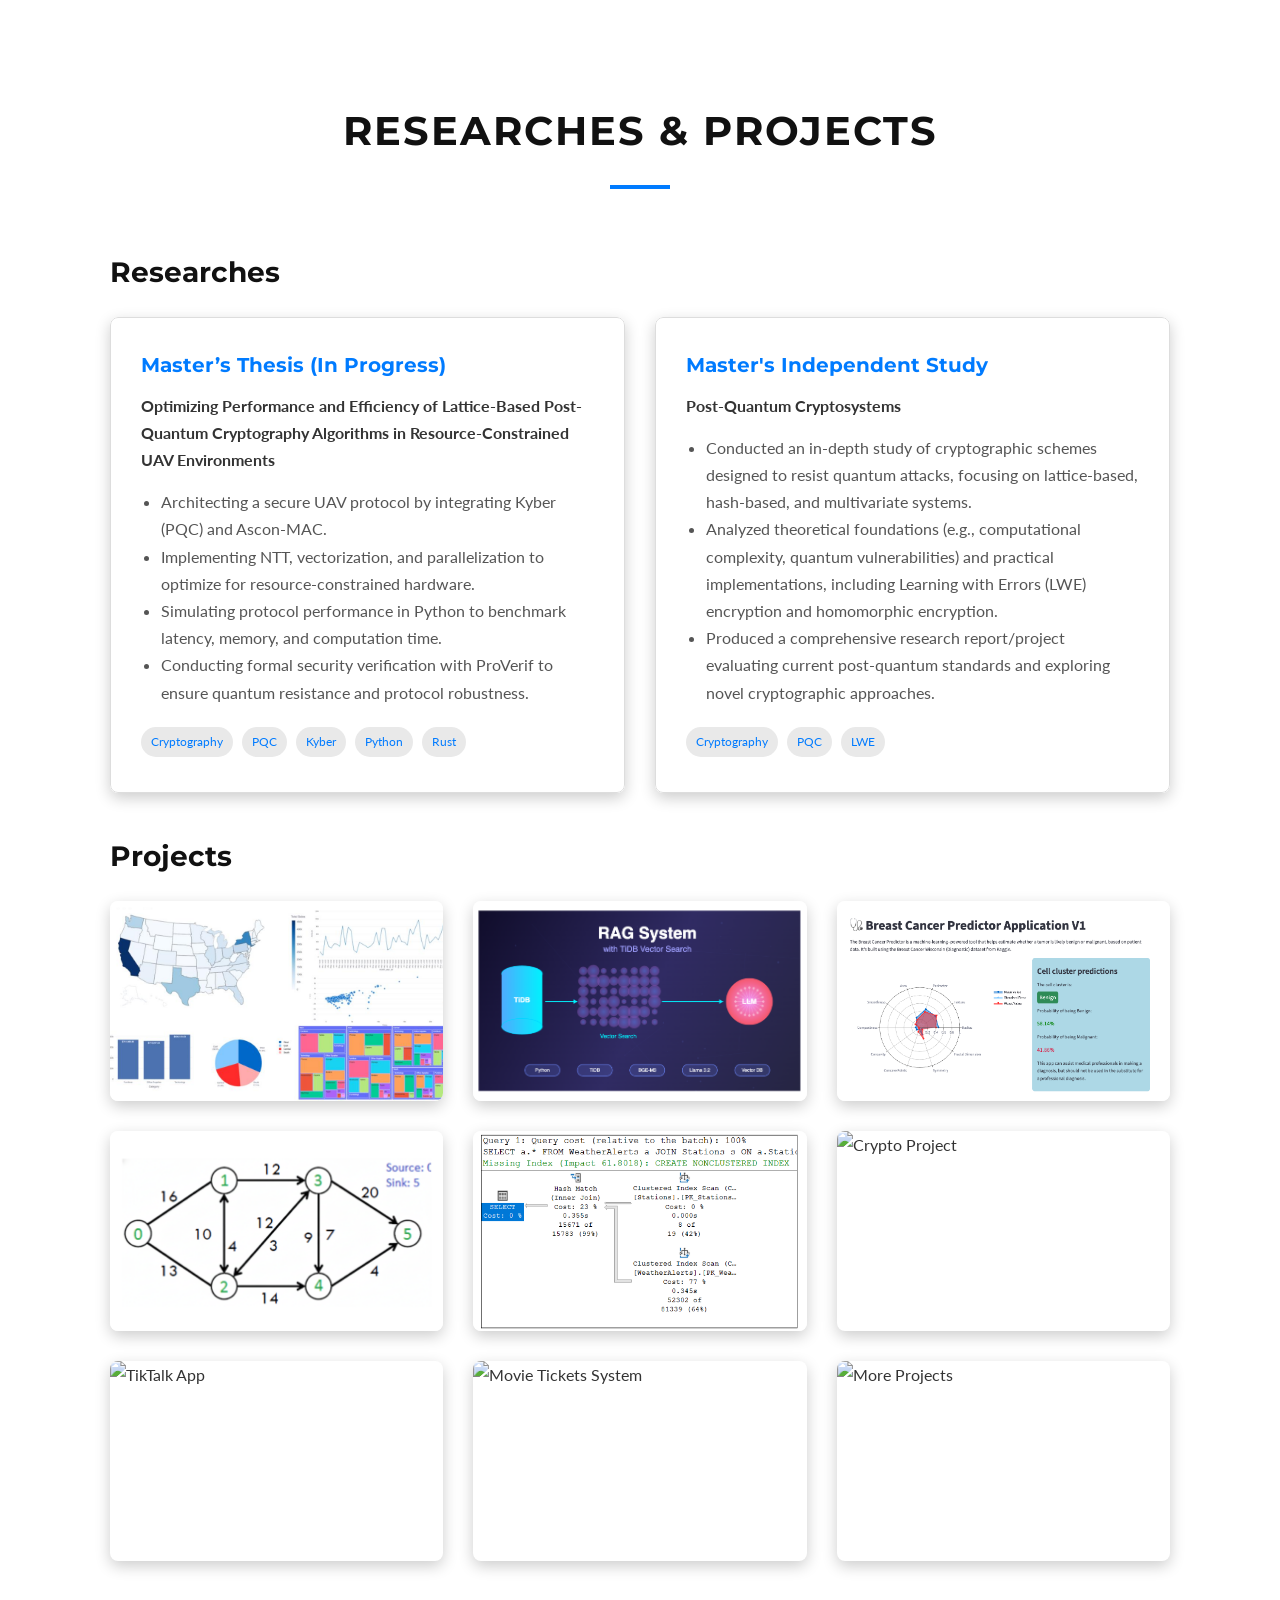
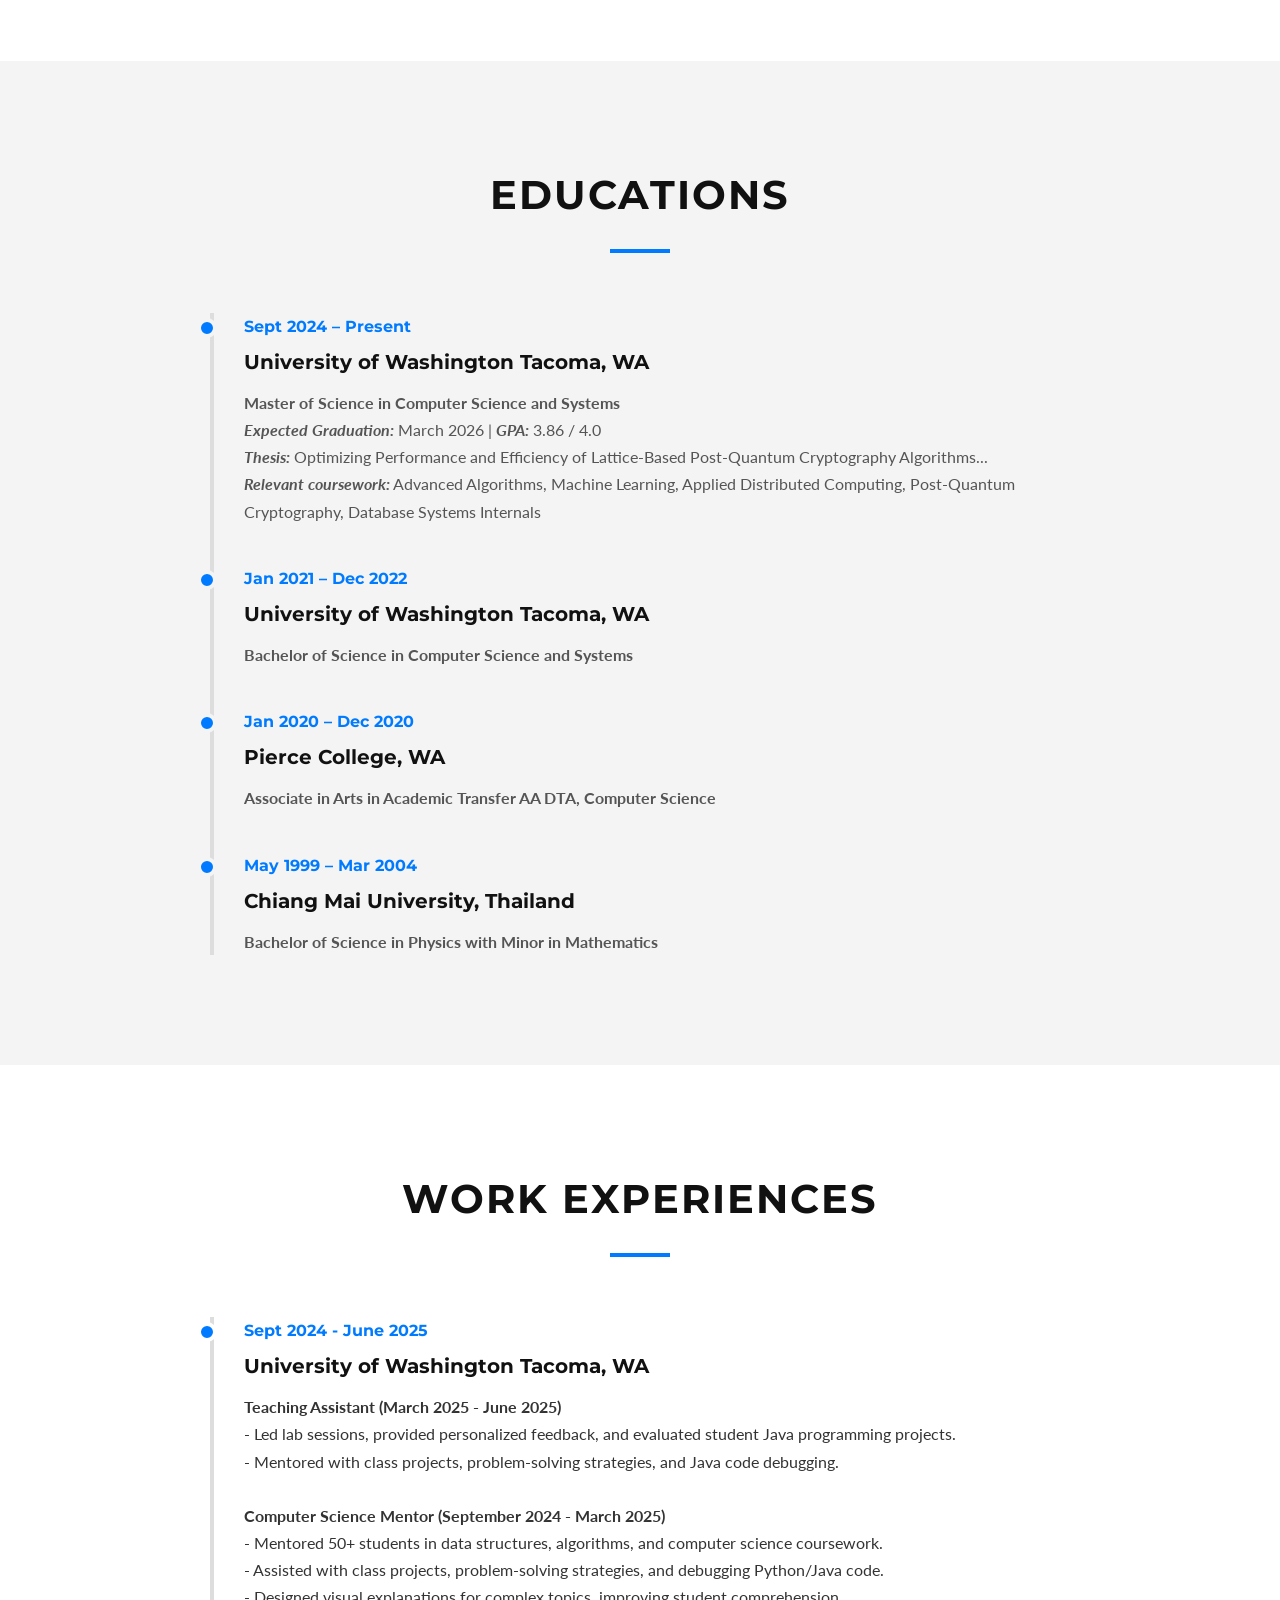
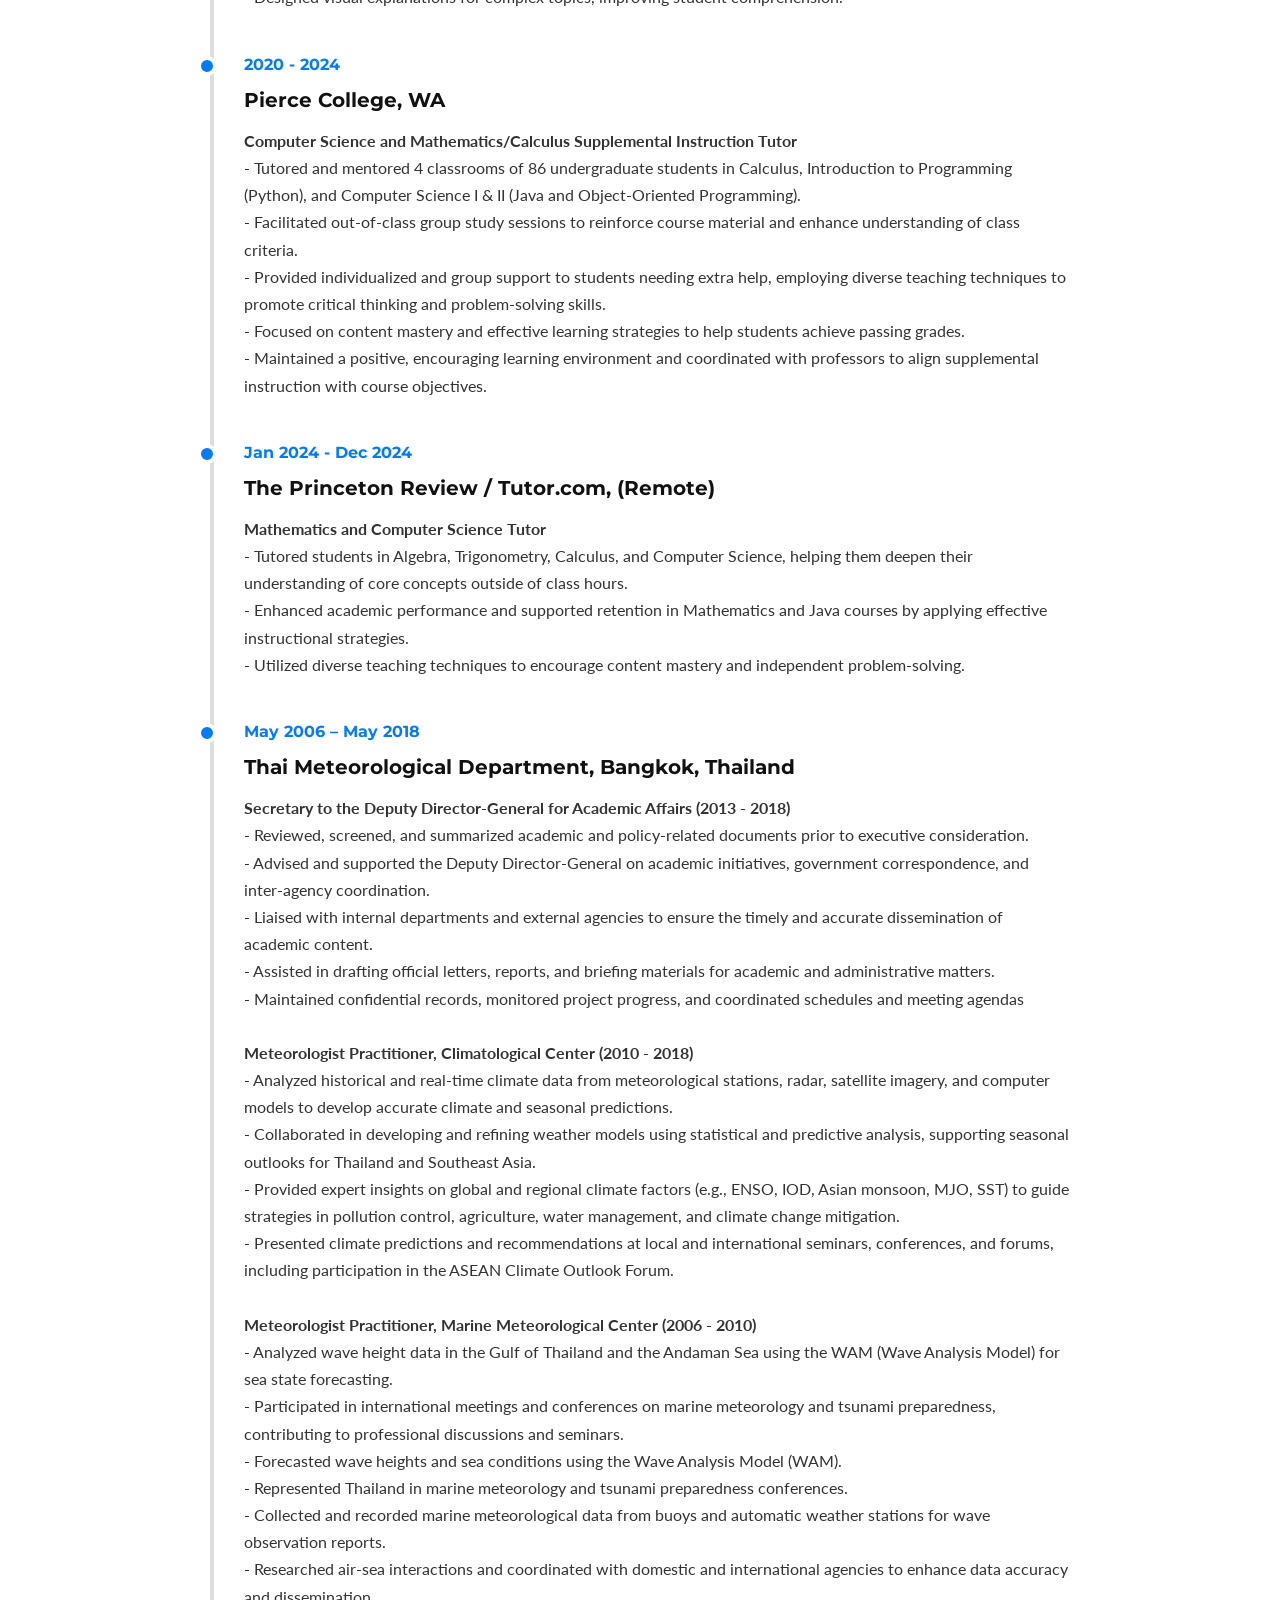
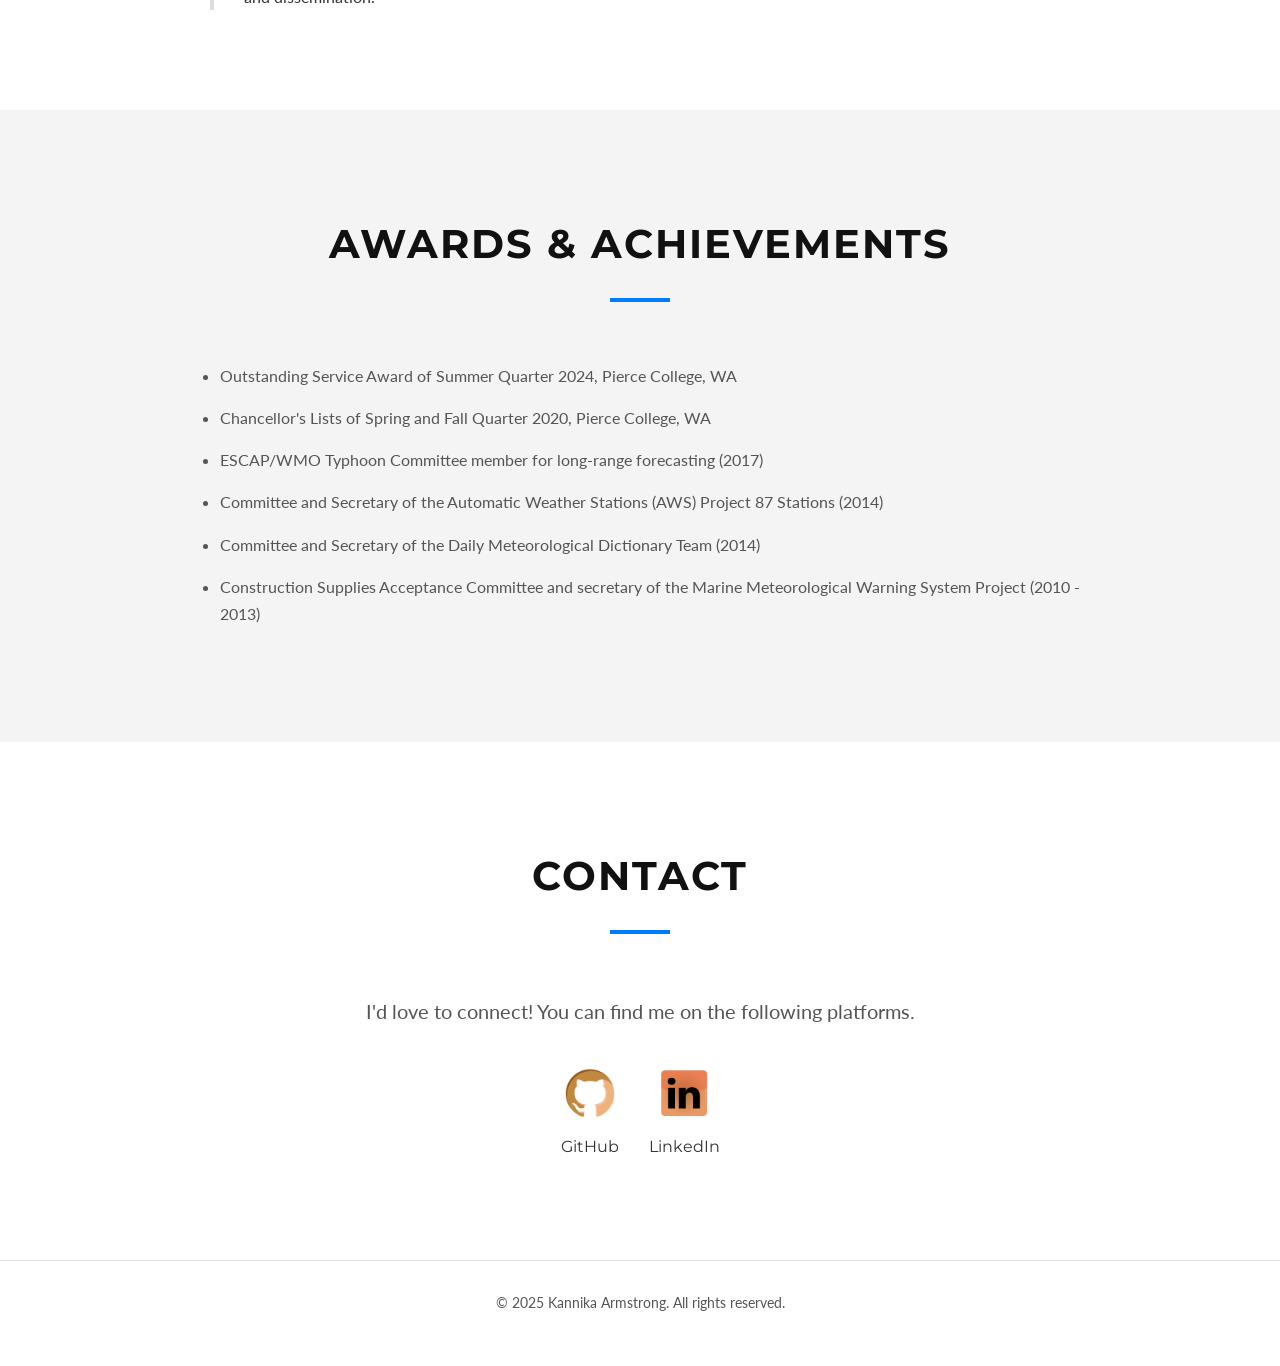
==== commit ac75bea0: "Update timeline" ====
--- a/index.html
+++ b/index.html
@@ -245,7 +245,7 @@
         <div class="timeline-content">
           <h4>University of Washington Tacoma, WA</h4>
           <ul>
-            <strong>Teaching Assistant (March 2025 - Present)</strong><br>
+            <strong>Teaching Assistant (March 2025 - June 2025)</strong><br>
             <li>
               - Led lab sessions, provided personalized feedback, and evaluated student Java programming projects.
             </li>
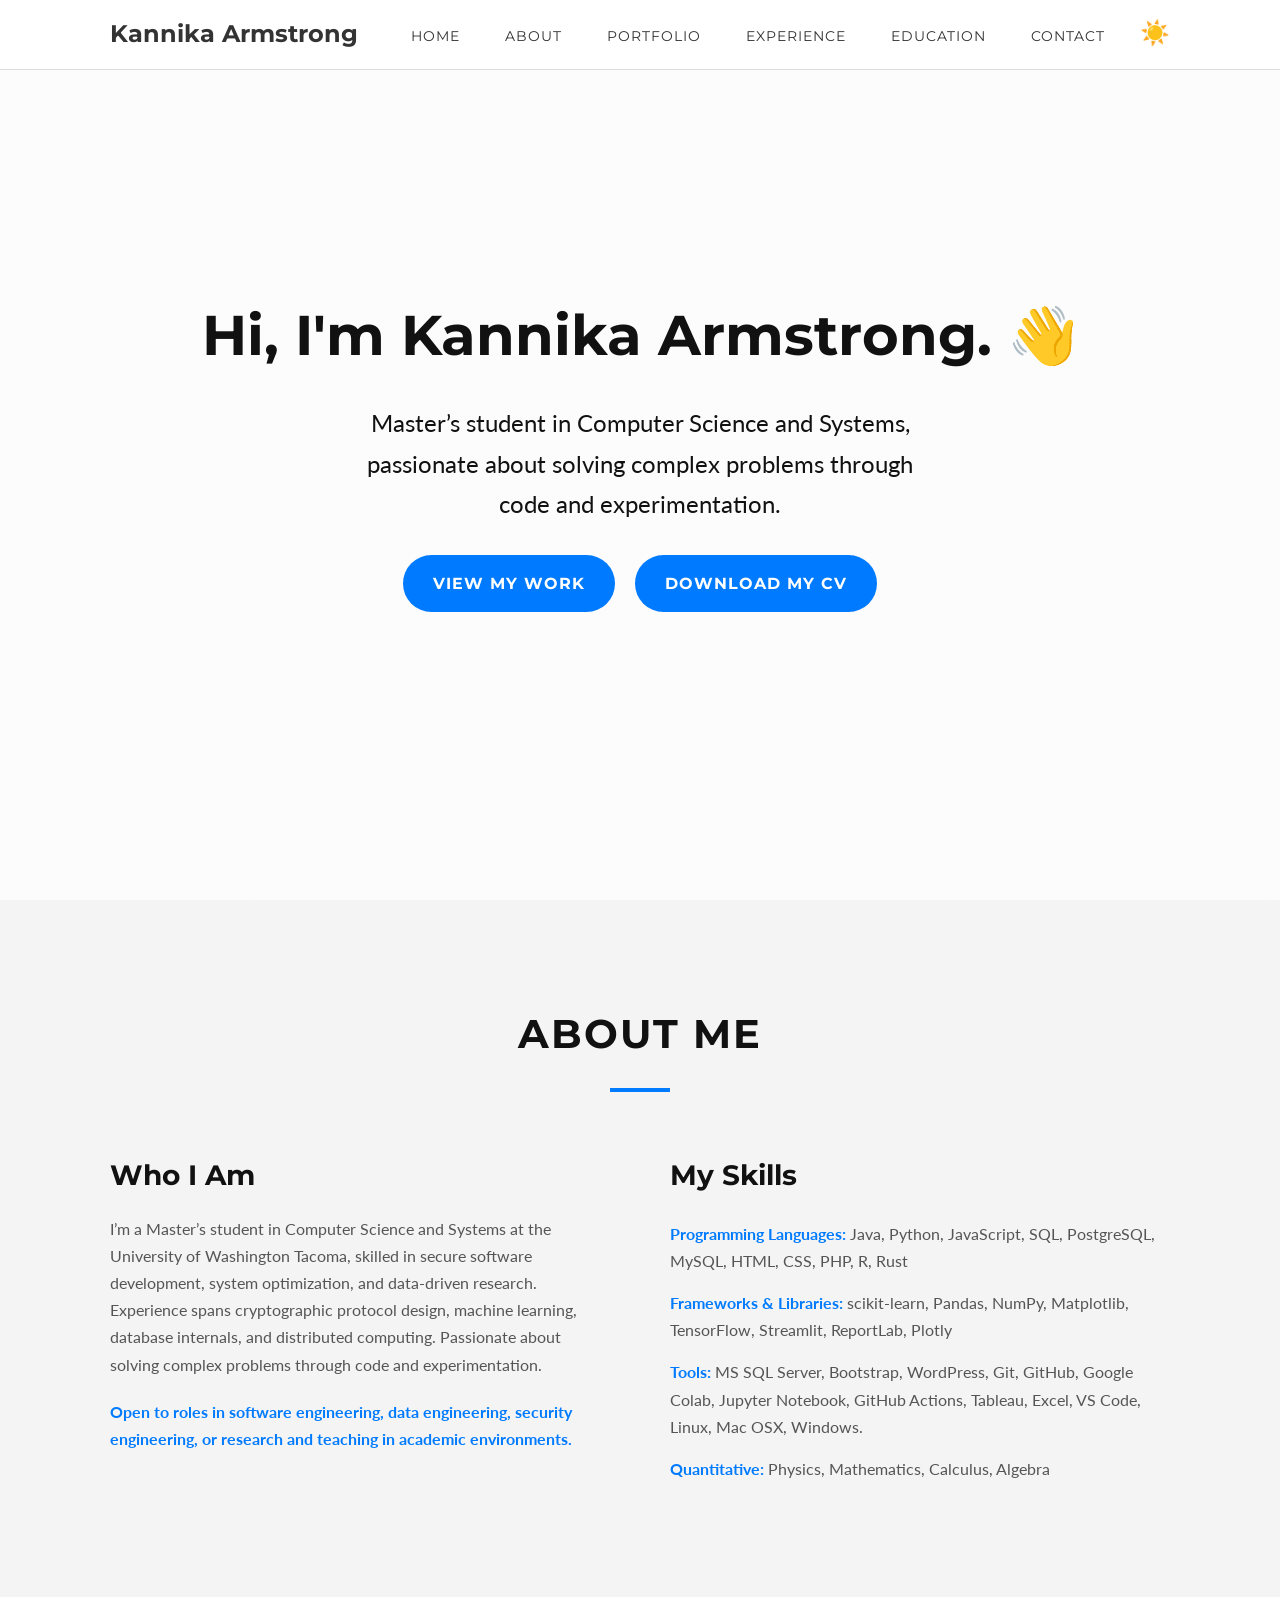
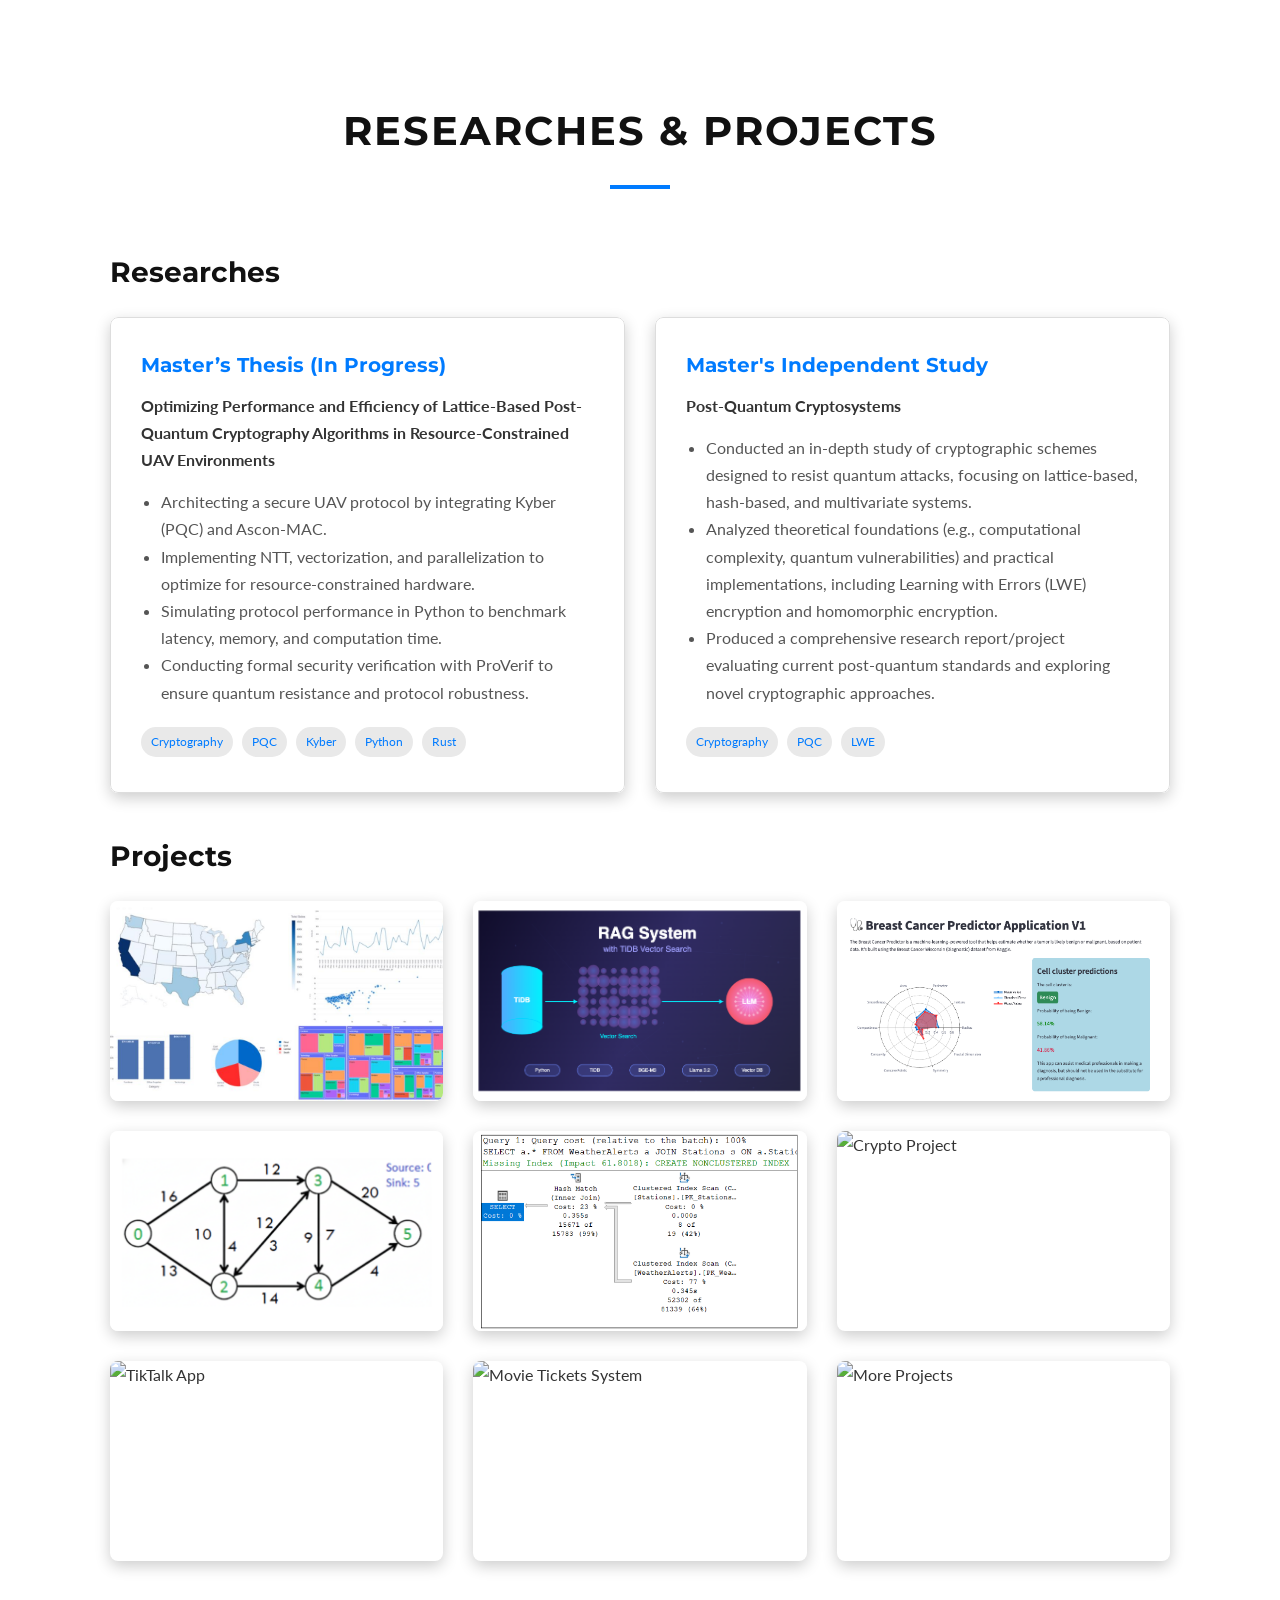
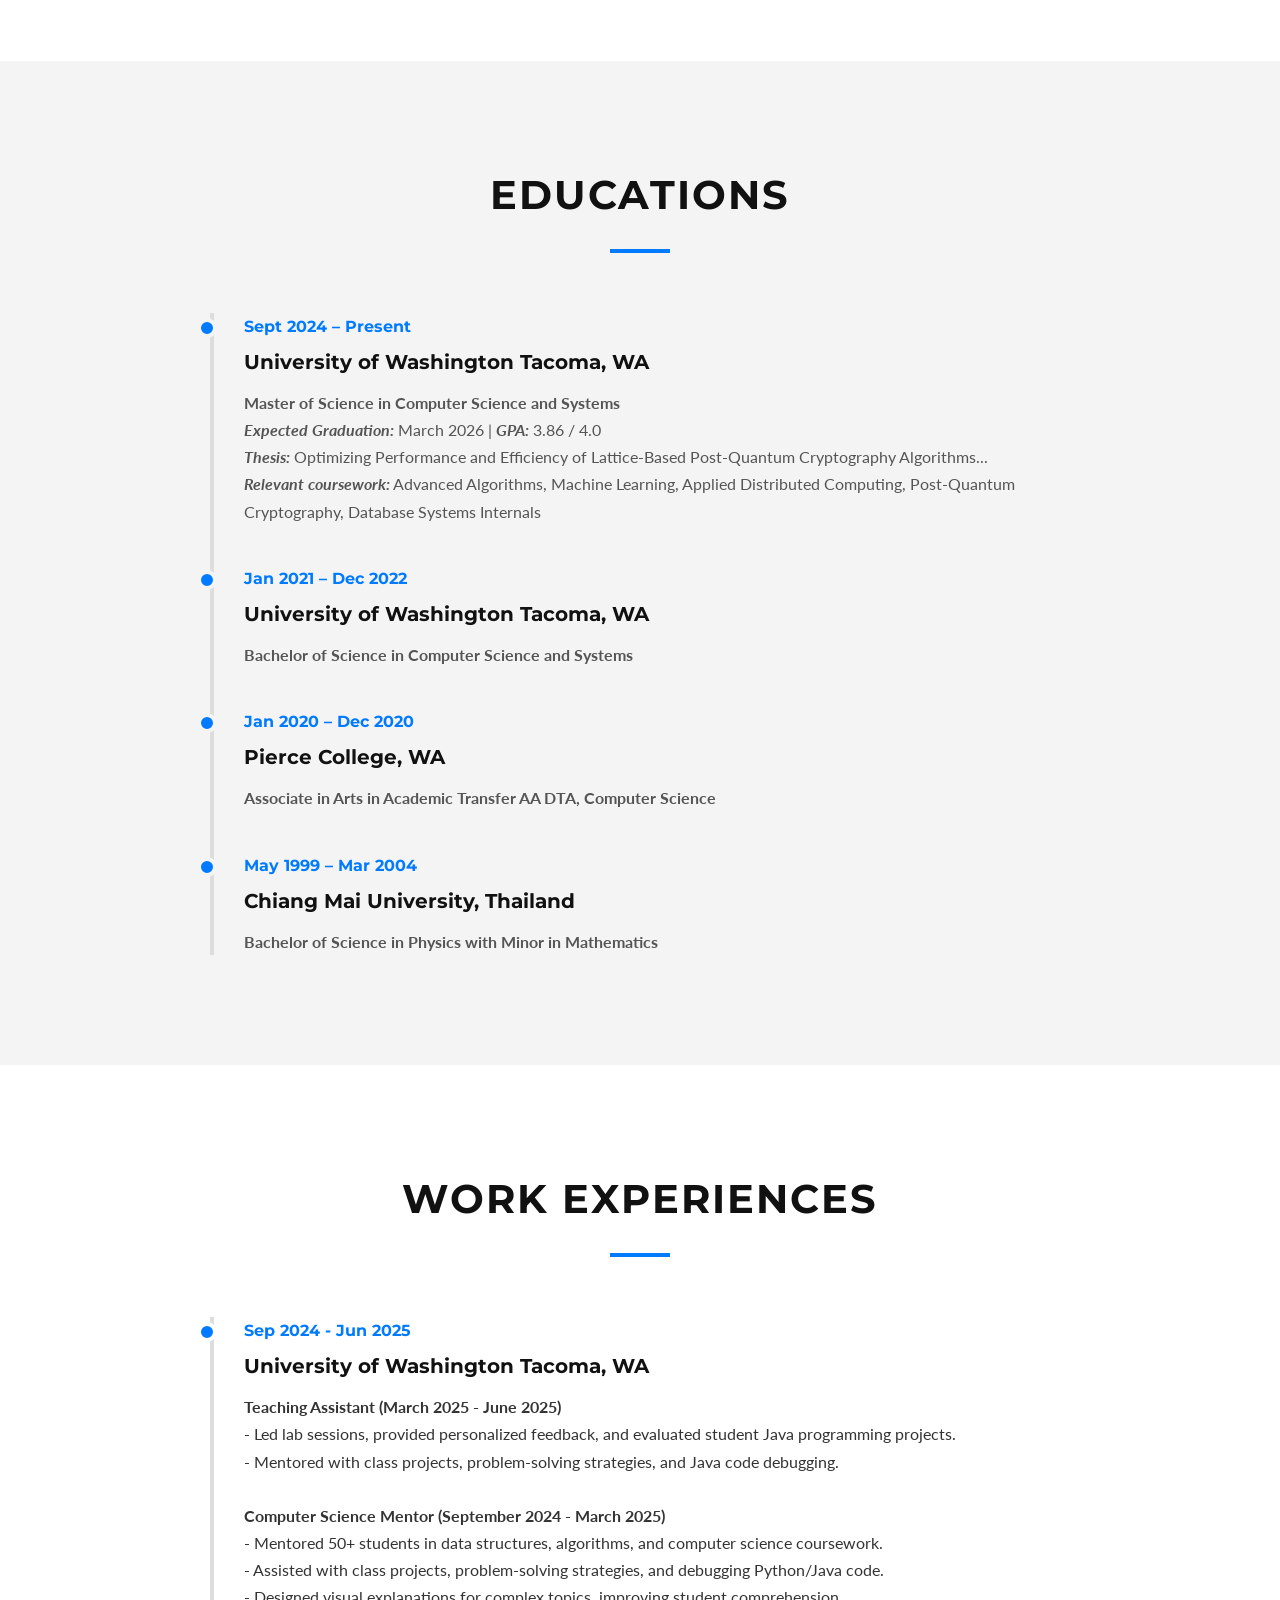
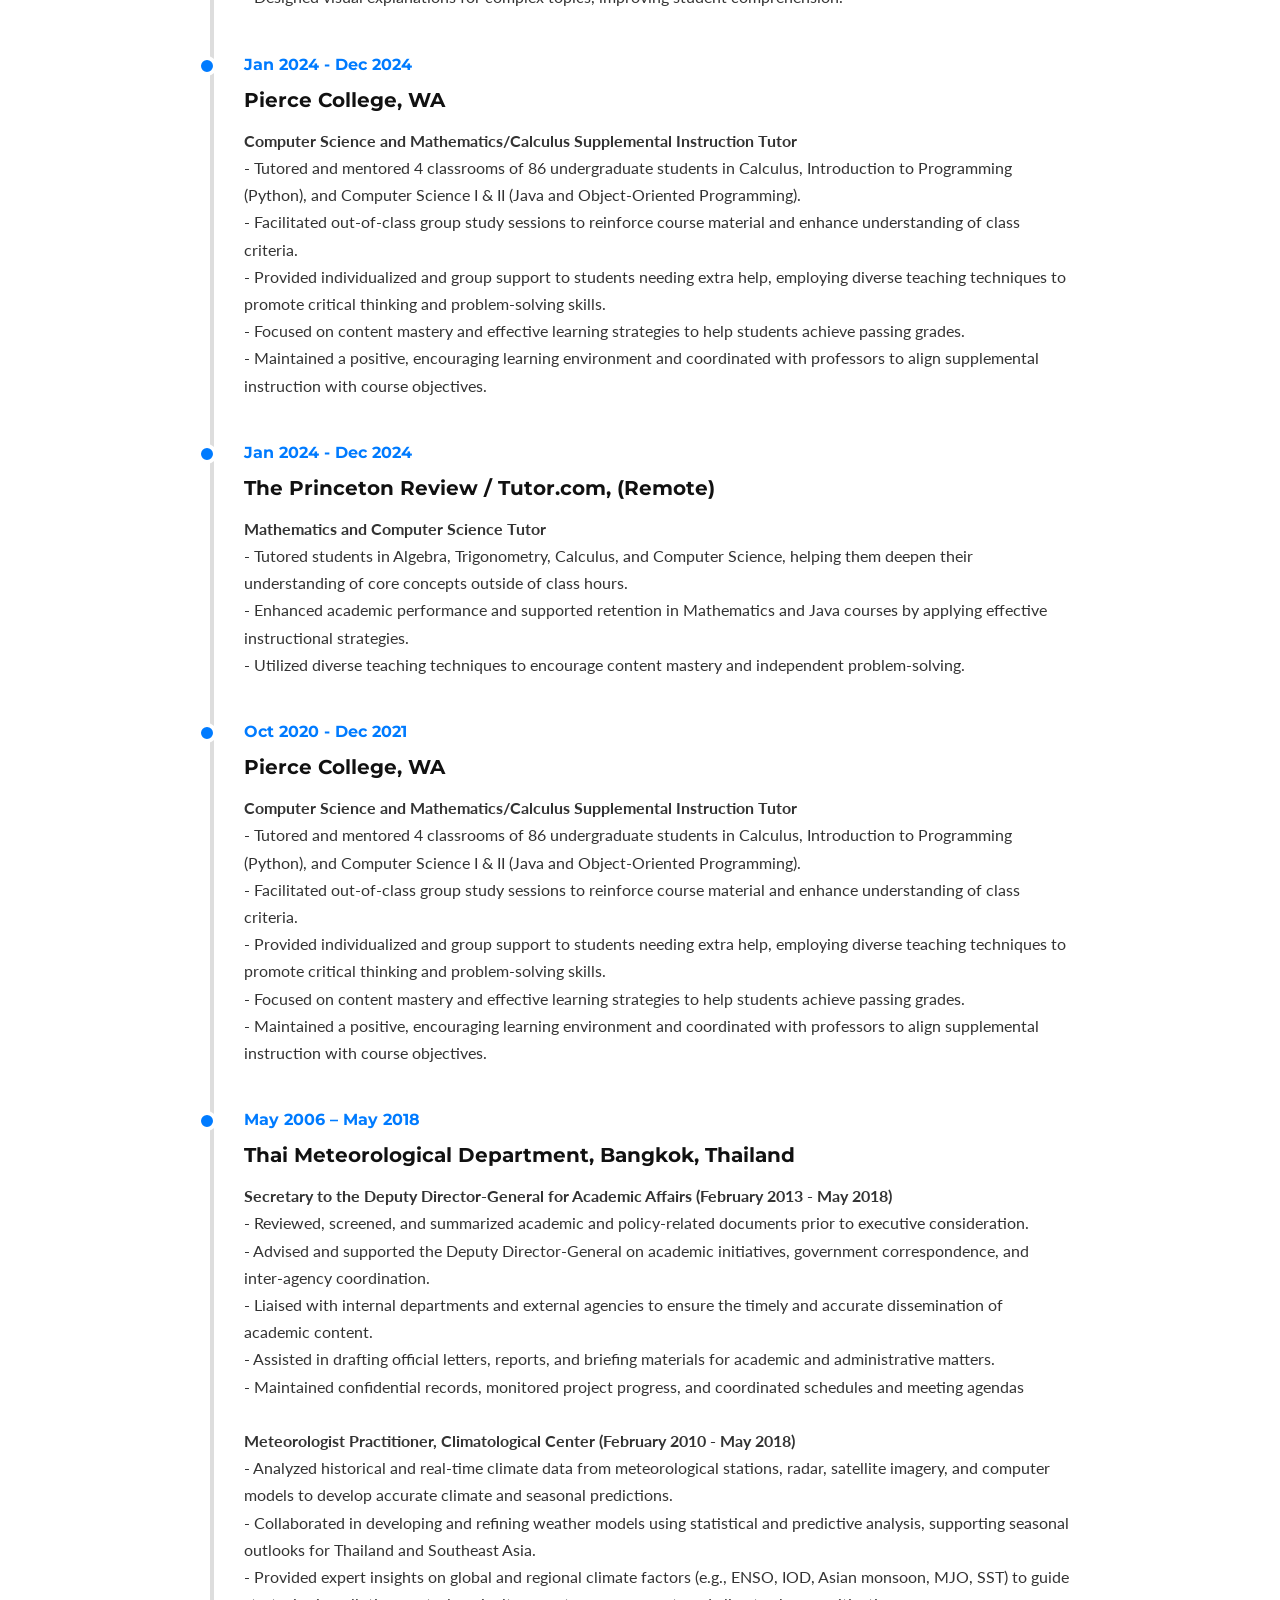
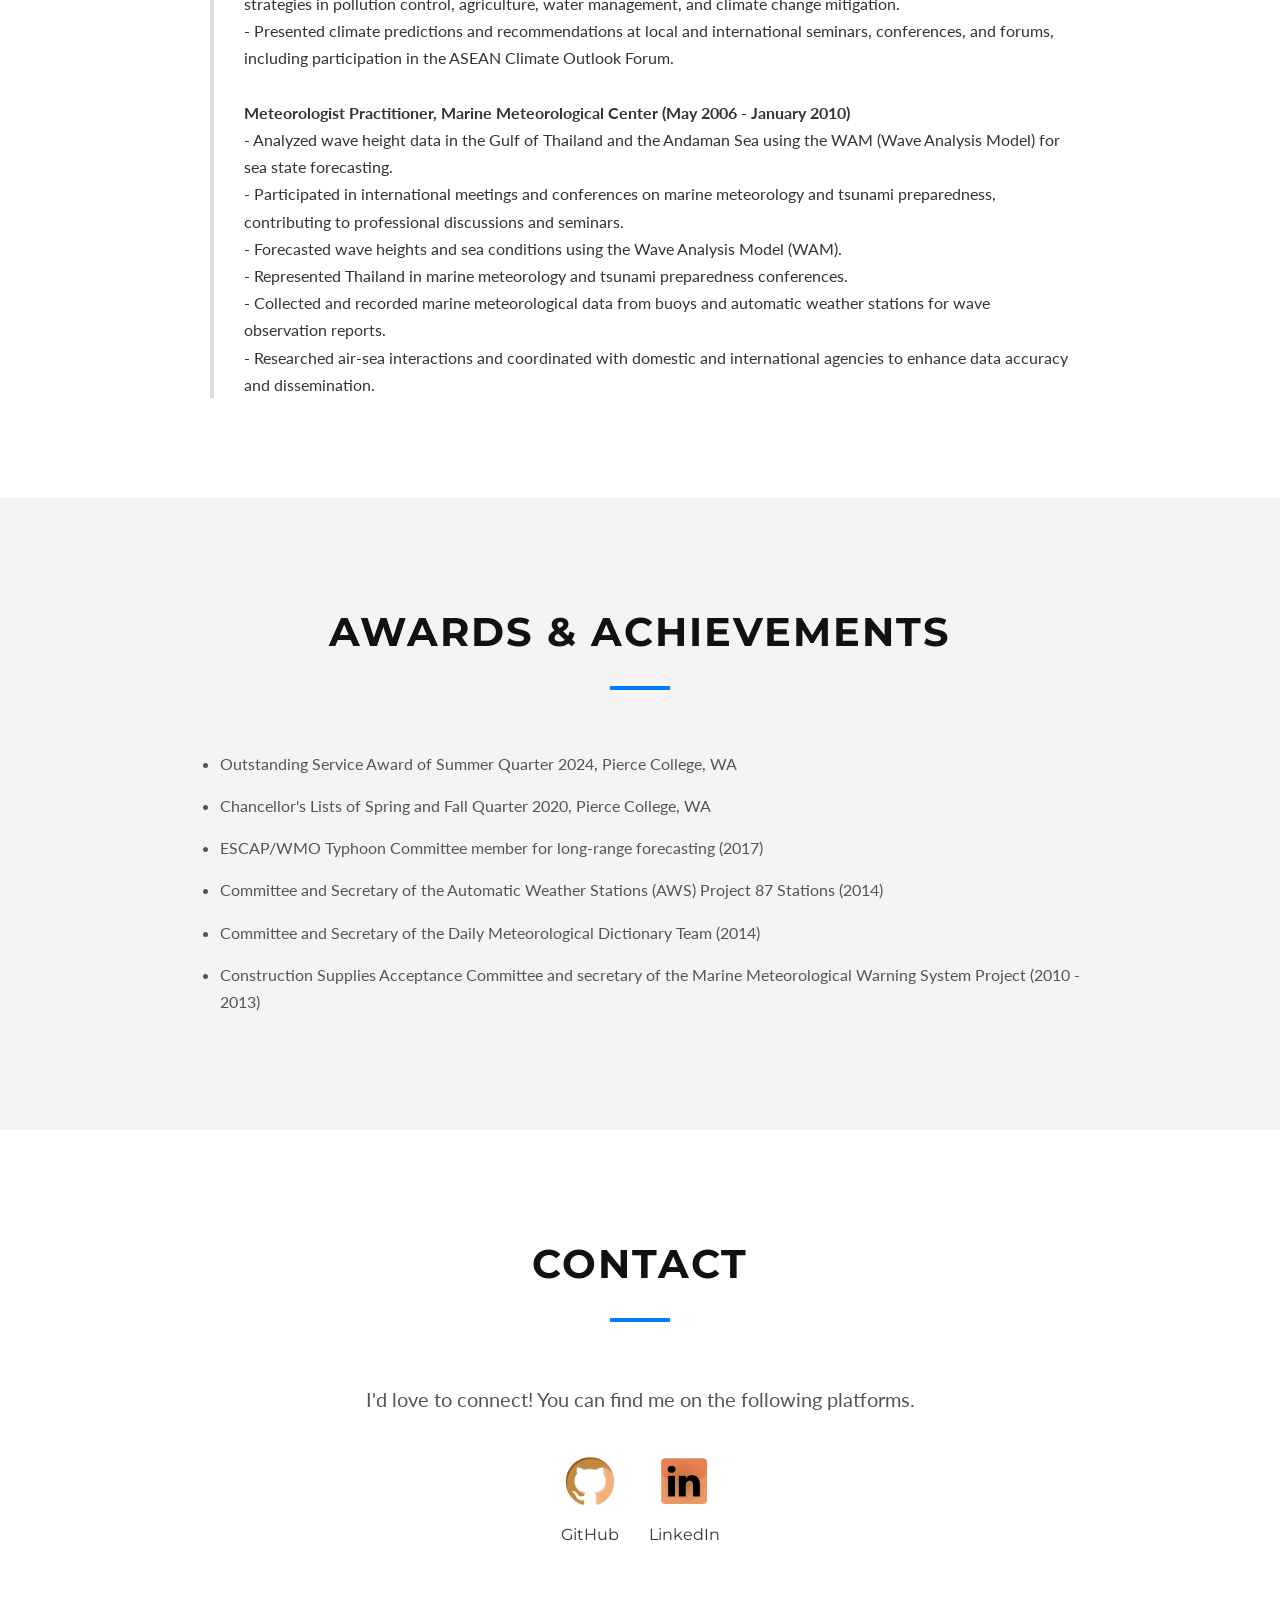
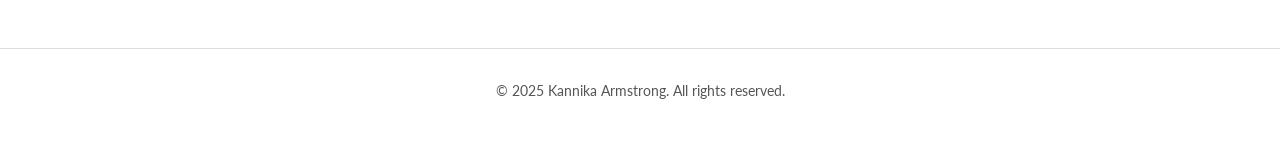
==== commit 7170bce6: "Update time" ====
--- a/index.html
+++ b/index.html
@@ -241,7 +241,7 @@
       
       <div class="timeline-item">
         <div class="timeline-dot"></div>
-        <div class="timeline-date">Sept 2024 - June 2025</div>
+        <div class="timeline-date">Sep 2024 - Jun 2025</div>
         <div class="timeline-content">
           <h4>University of Washington Tacoma, WA</h4>
           <ul>
@@ -269,7 +269,7 @@
 
       <div class="timeline-item">
         <div class="timeline-dot"></div>
-        <div class="timeline-date">2020 - 2024</div>
+        <div class="timeline-date">Jan 2024 - Dec 2024</div>
         <div class="timeline-content">
           <h4>Pierce College, WA</h4>
           <ul>
@@ -312,6 +312,31 @@
           </ul>
         </div>
       </div>
+      <div class="timeline-item">
+        <div class="timeline-dot"></div>
+        <div class="timeline-date">Oct 2020 - Dec 2021</div>
+        <div class="timeline-content">
+          <h4>Pierce College, WA</h4>
+          <ul>
+            <strong>Computer Science and Mathematics/Calculus Supplemental Instruction Tutor</strong><br>
+            <li>      
+              - Tutored and mentored 4 classrooms of 86 undergraduate students in Calculus, Introduction to Programming (Python), and Computer Science I & II (Java and Object-Oriented Programming).
+            </li>
+            <li>      
+              - Facilitated out-of-class group study sessions to reinforce course material and enhance understanding of class criteria.
+            </li>
+            <li>      
+              - Provided individualized and group support to students needing extra help, employing diverse teaching techniques to promote critical thinking and problem-solving skills.
+            </li>
+            <li>      
+              - Focused on content mastery and effective learning strategies to help students achieve passing grades.
+            </li>
+            <li>      
+              - Maintained a positive, encouraging learning environment and coordinated with professors to align supplemental instruction with course objectives.
+            </li>
+          </ul>
+        </div>
+      </div>
 
       <div class="timeline-item">
         <div class="timeline-dot"></div>
@@ -319,7 +344,7 @@
         <div class="timeline-content">
           <h4>Thai Meteorological Department, Bangkok, Thailand</h4>
           <ul>
-            <strong>Secretary to the Deputy Director-General for Academic Affairs (2013 - 2018)</strong><br>
+            <strong>Secretary to the Deputy Director-General for Academic Affairs (February 2013 - May 2018)</strong><br>
             <li>        
               - Reviewed, screened, and summarized academic and policy-related documents prior to executive consideration.
             </li>
@@ -336,7 +361,7 @@
               - Maintained confidential records, monitored project progress, and coordinated schedules and meeting agendas
             </li>
             <br>
-            <strong>Meteorologist Practitioner, Climatological Center (2010 - 2018)</strong><br>
+            <strong>Meteorologist Practitioner, Climatological Center (February 2010 - May 2018)</strong><br>
             <li>
               - Analyzed historical and real-time climate data from meteorological stations, radar, satellite imagery, and computer models to develop accurate climate and seasonal predictions.
             </li>
@@ -350,7 +375,7 @@
               - Presented climate predictions and recommendations at local and international seminars, conferences, and forums, including participation in the ASEAN Climate Outlook Forum.
             </li>
             <br>
-            <strong>Meteorologist Practitioner, Marine Meteorological Center (2006 - 2010)</strong><br>
+            <strong>Meteorologist Practitioner, Marine Meteorological Center (May 2006 - January 2010)</strong><br>
             <li> 
               - Analyzed wave height data in the Gulf of Thailand and the Andaman Sea using the WAM (Wave Analysis Model) for sea state forecasting.
             </li>
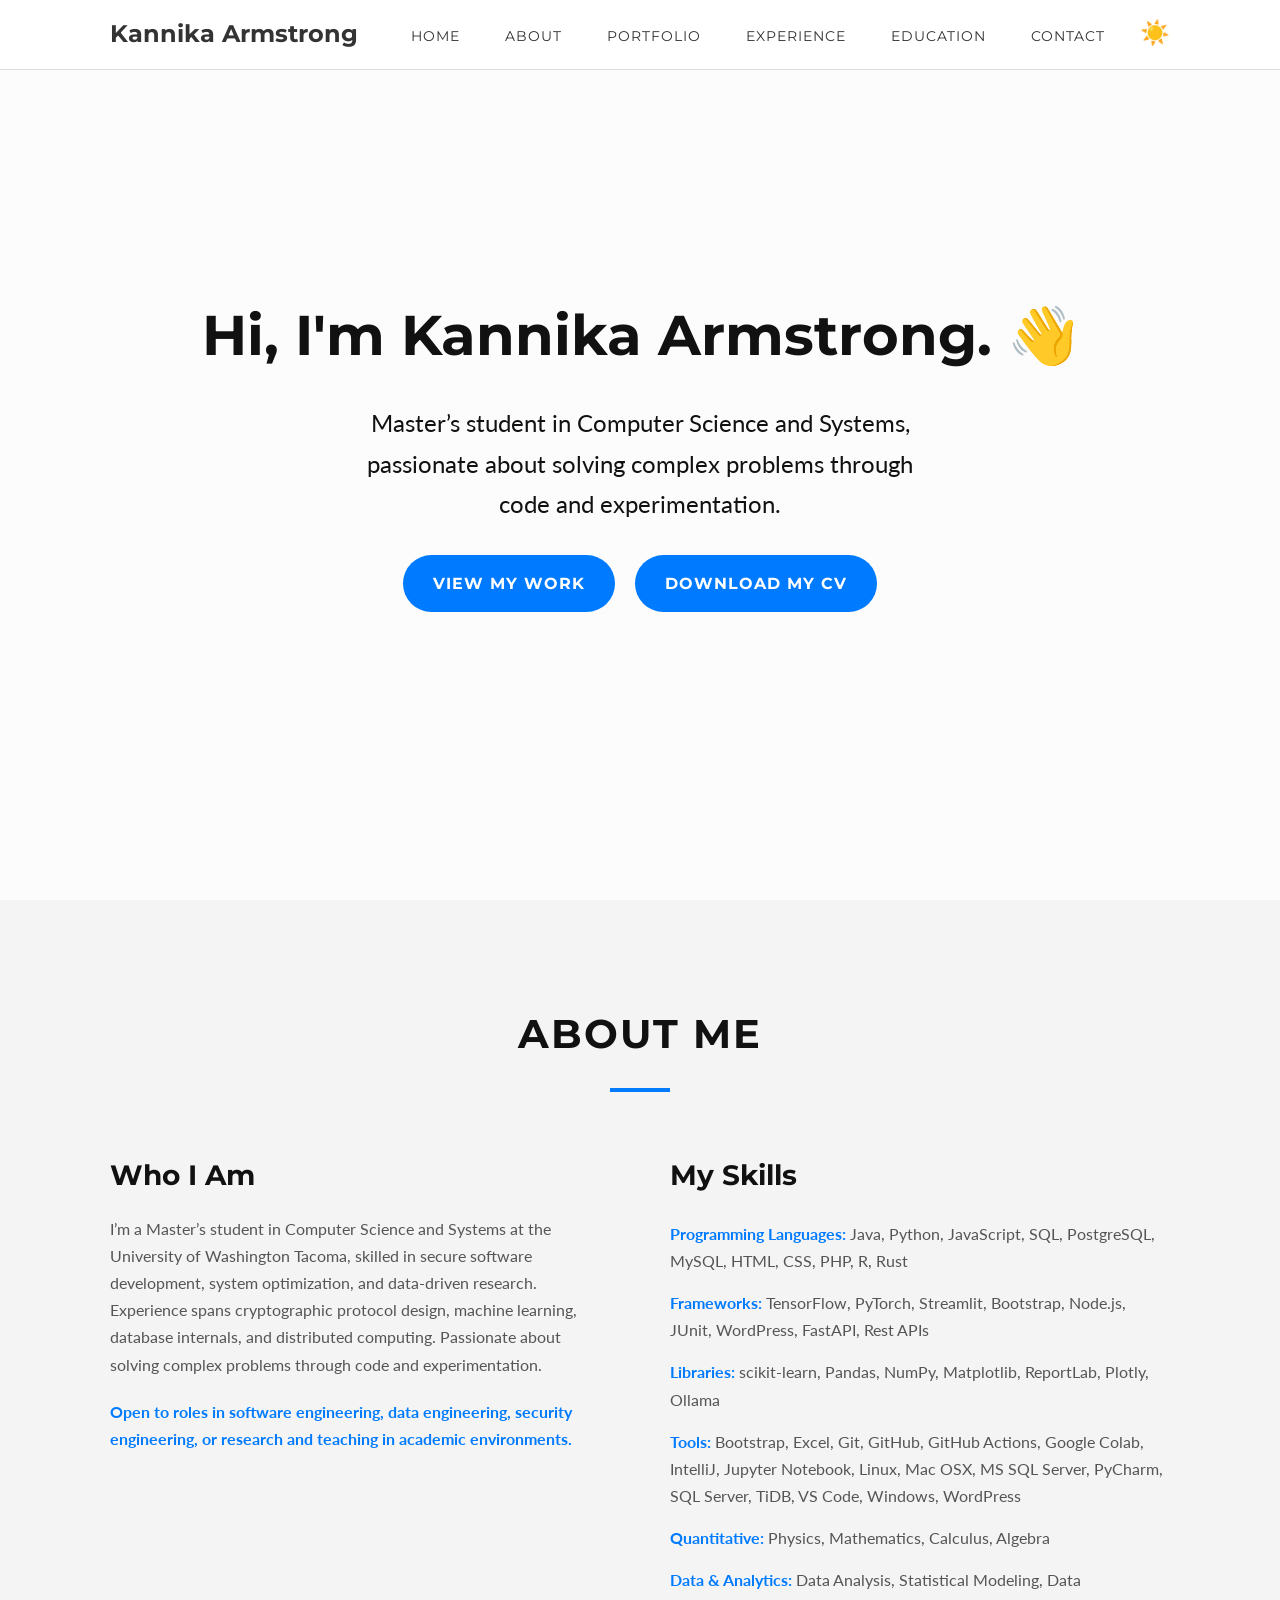
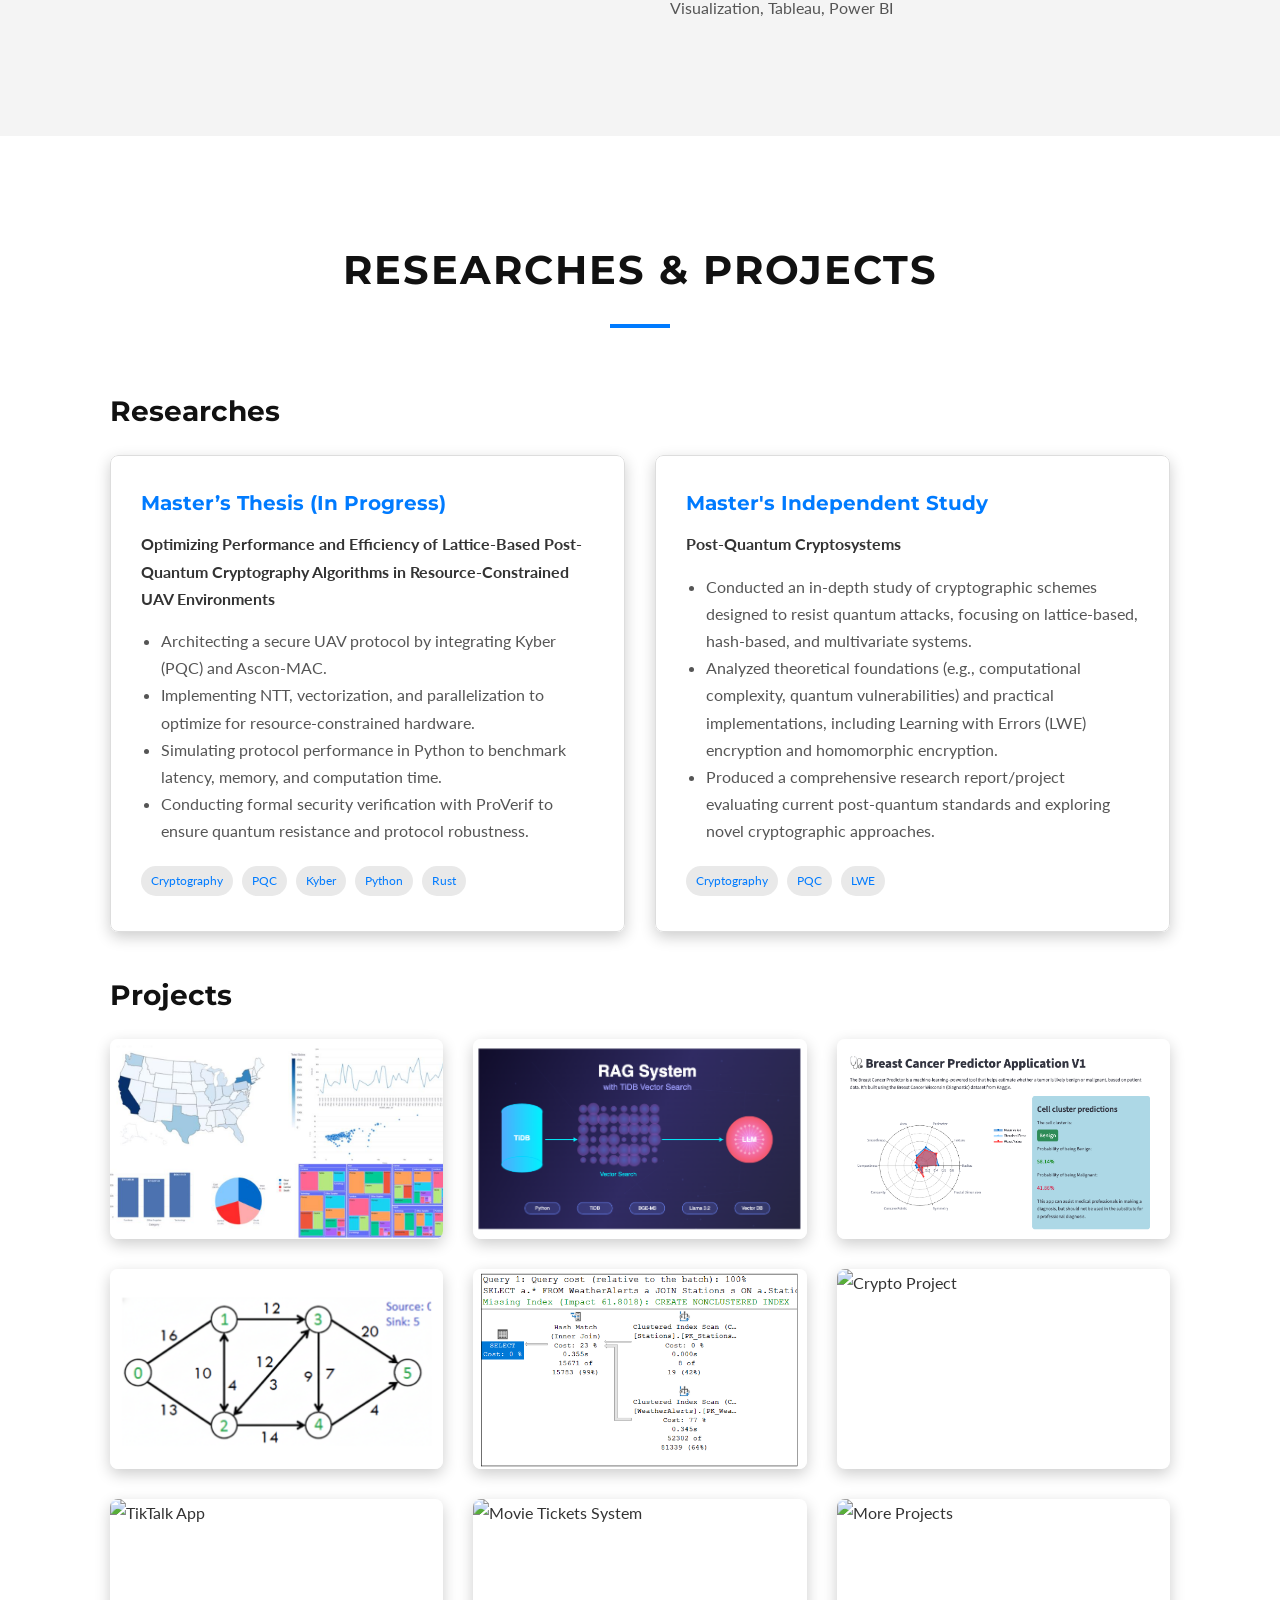
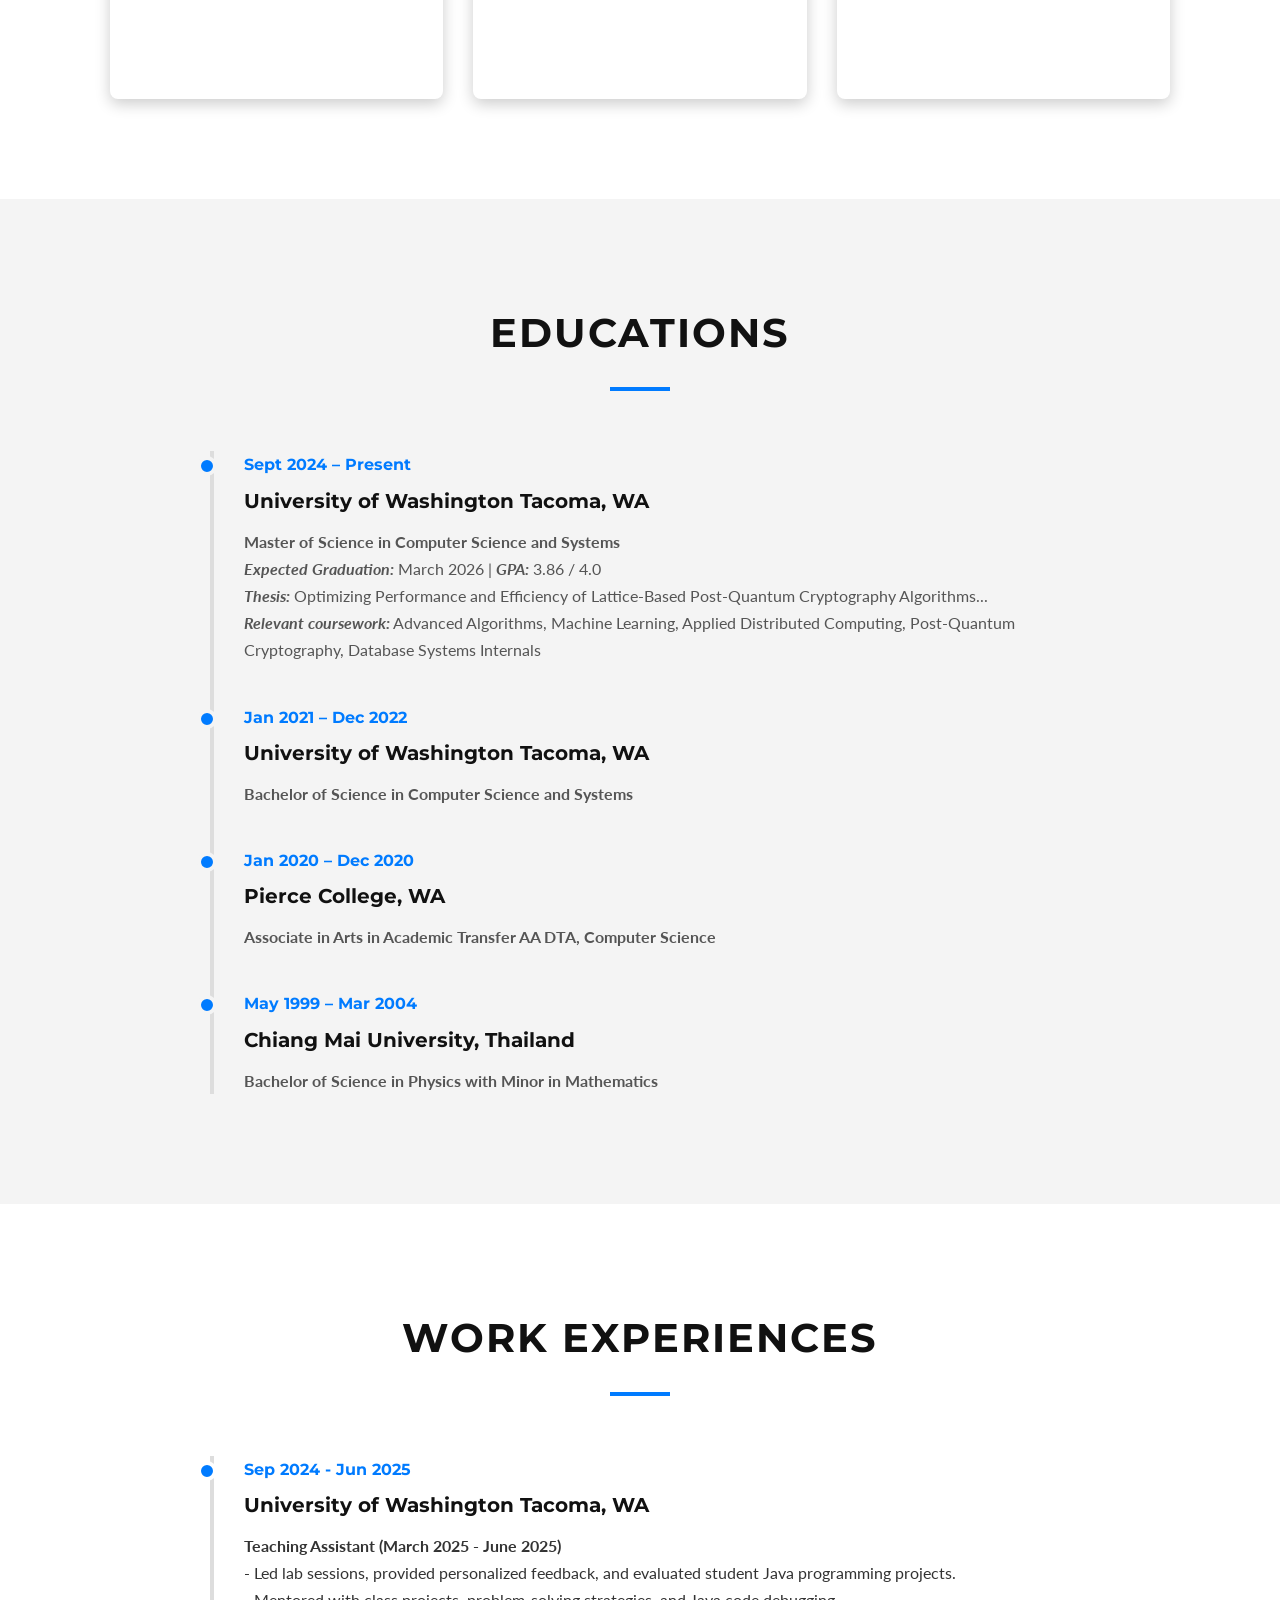
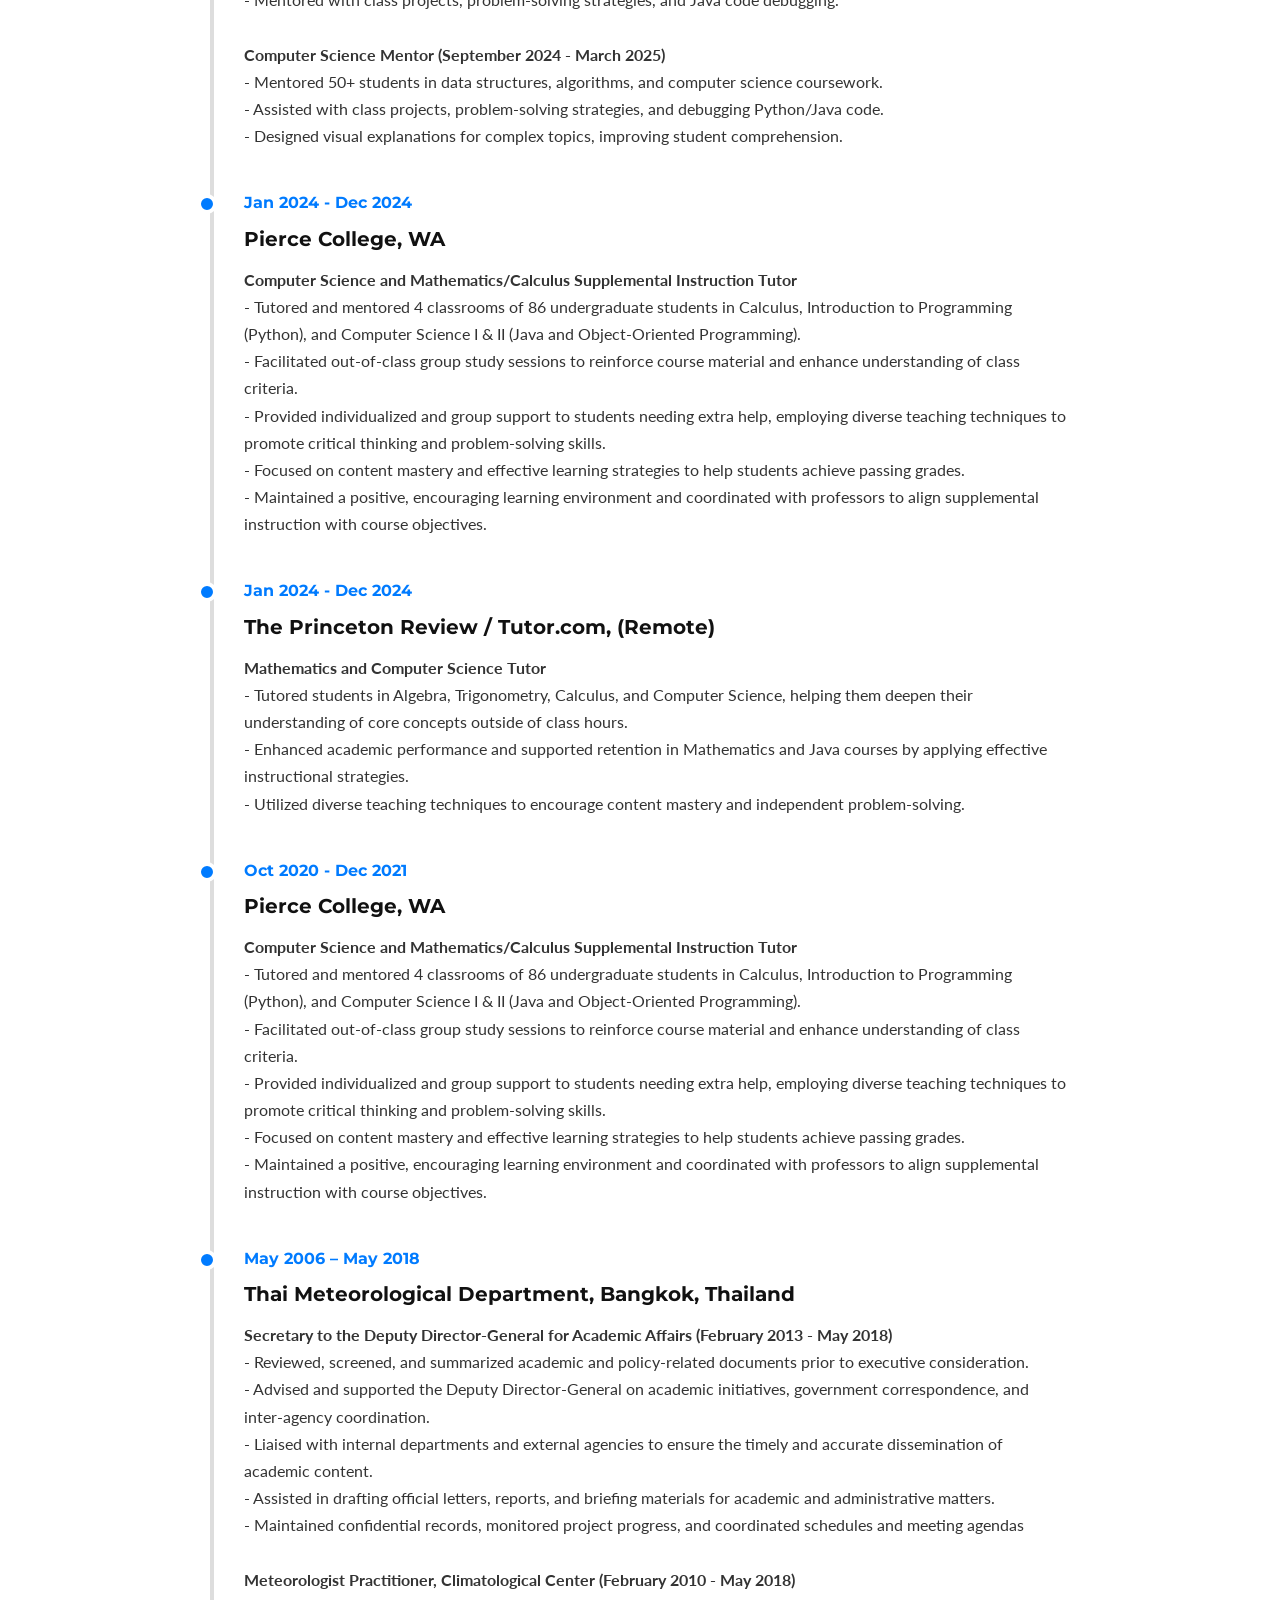
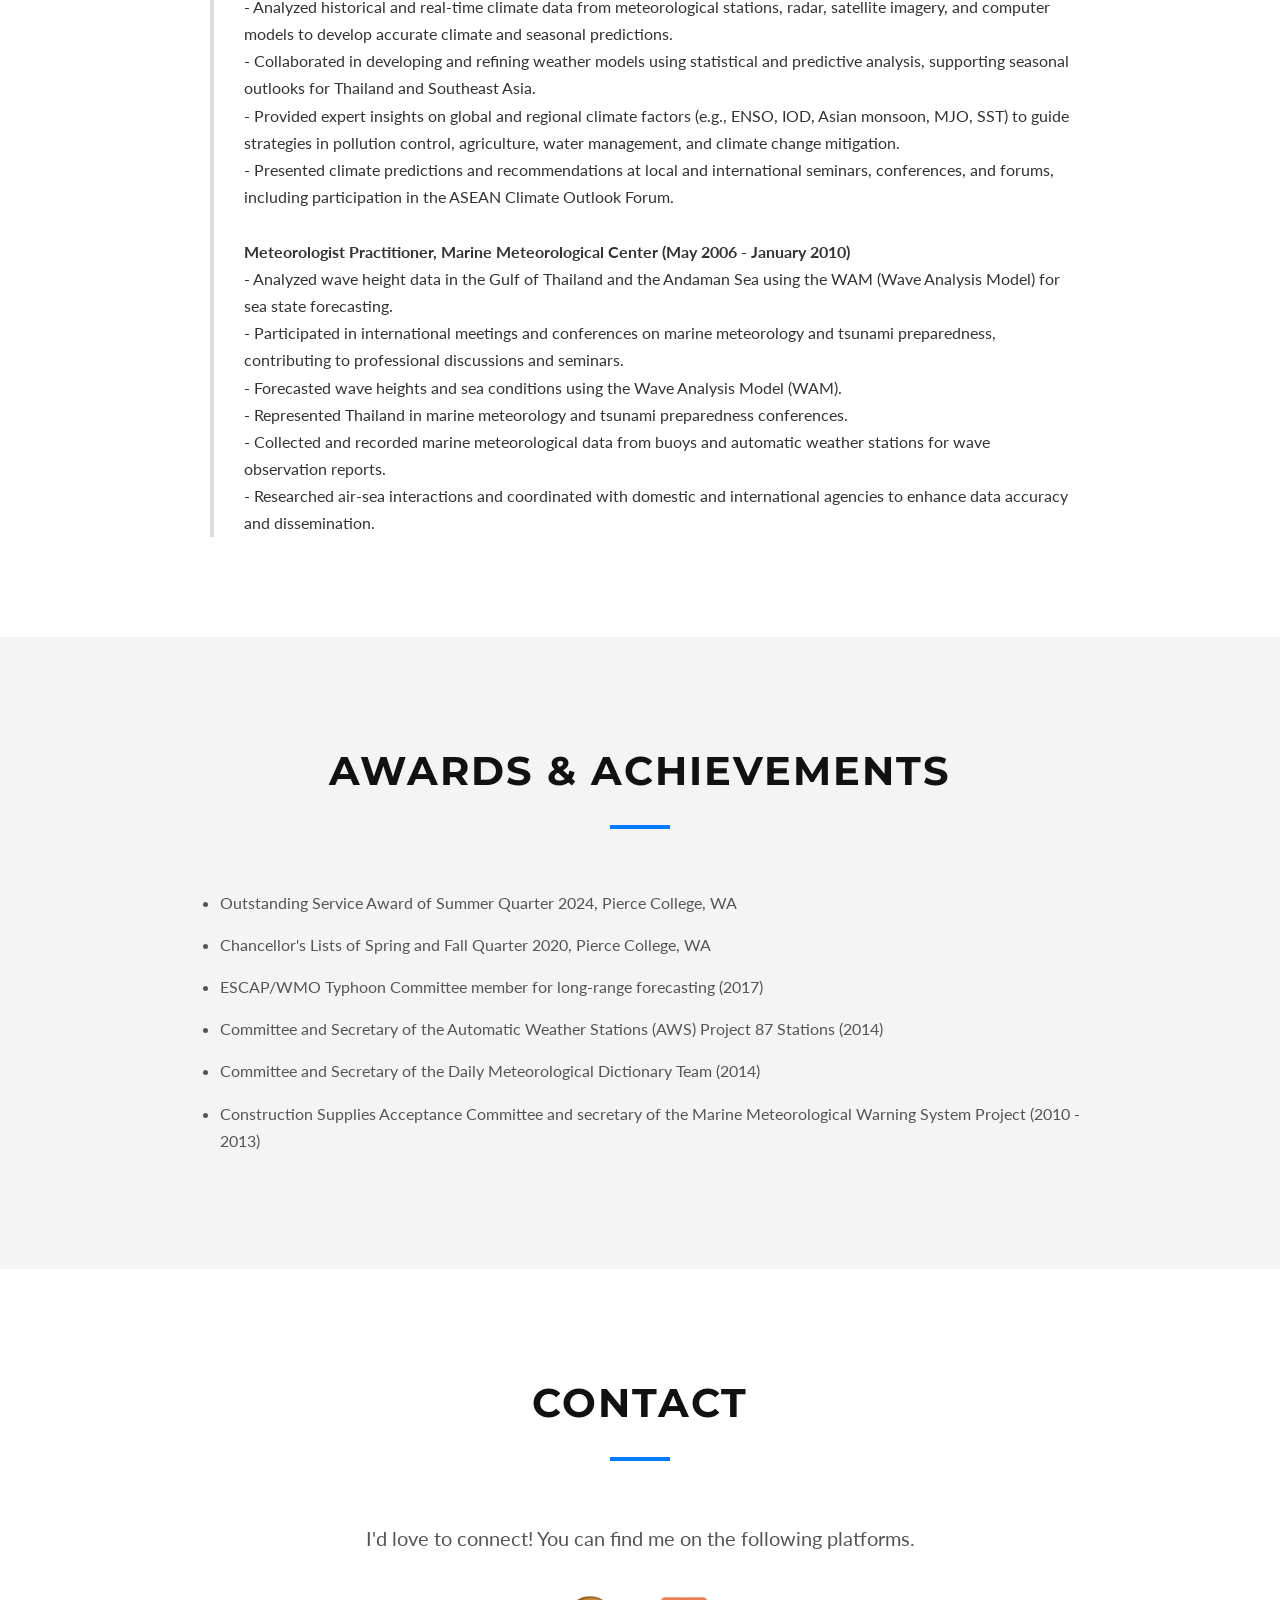
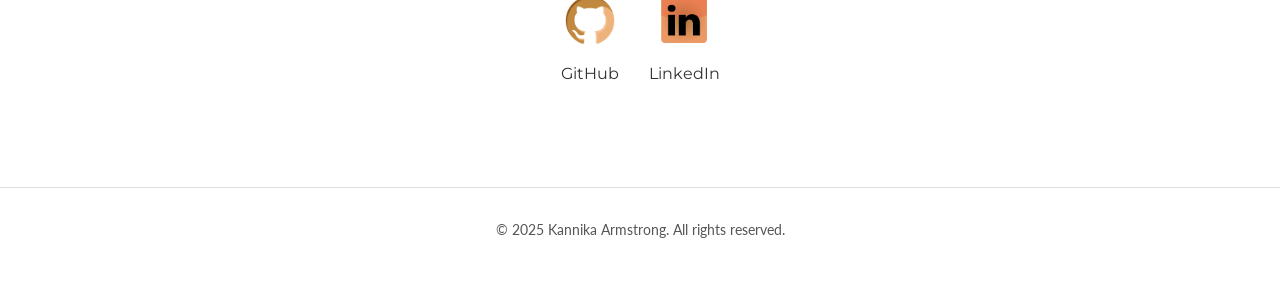
==== commit a8957b85: "Update skill" ====
--- a/index.html
+++ b/index.html
@@ -51,9 +51,11 @@
             <h3>My Skills</h3>
             <ul class="skills-list">
               <li><span>Programming Languages:</span> Java, Python, JavaScript, SQL, PostgreSQL, MySQL, HTML, CSS, PHP, R, Rust</li>
-              <li><span>Frameworks & Libraries:</span> scikit-learn, Pandas, NumPy, Matplotlib, TensorFlow, Streamlit, ReportLab, Plotly</li>
-              <li><span>Tools:</span> MS SQL Server, Bootstrap, WordPress, Git, GitHub, Google Colab, Jupyter Notebook, GitHub Actions, Tableau, Excel, VS Code, Linux, Mac OSX, Windows.</li>
+              <li><span>Frameworks:</span> TensorFlow, PyTorch, Streamlit, Bootstrap, Node.js, JUnit, WordPress, FastAPI, Rest APIs</li>
+              <li><span>Libraries:</span>  scikit-learn, Pandas, NumPy, Matplotlib, ReportLab, Plotly, Ollama</li>
+              <li><span>Tools:</span> Bootstrap, Excel, Git, GitHub, GitHub Actions, Google Colab, IntelliJ, Jupyter Notebook, Linux, Mac OSX, MS SQL Server, PyCharm, SQL Server, TiDB, VS Code, Windows, WordPress</li>
               <li><span>Quantitative:</span> Physics, Mathematics, Calculus, Algebra</li>
+              <li><span>Data & Analytics:</span> Data Analysis, Statistical Modeling, Data Visualization, Tableau, Power BI</li>
             </ul>
           </div>
         </div>
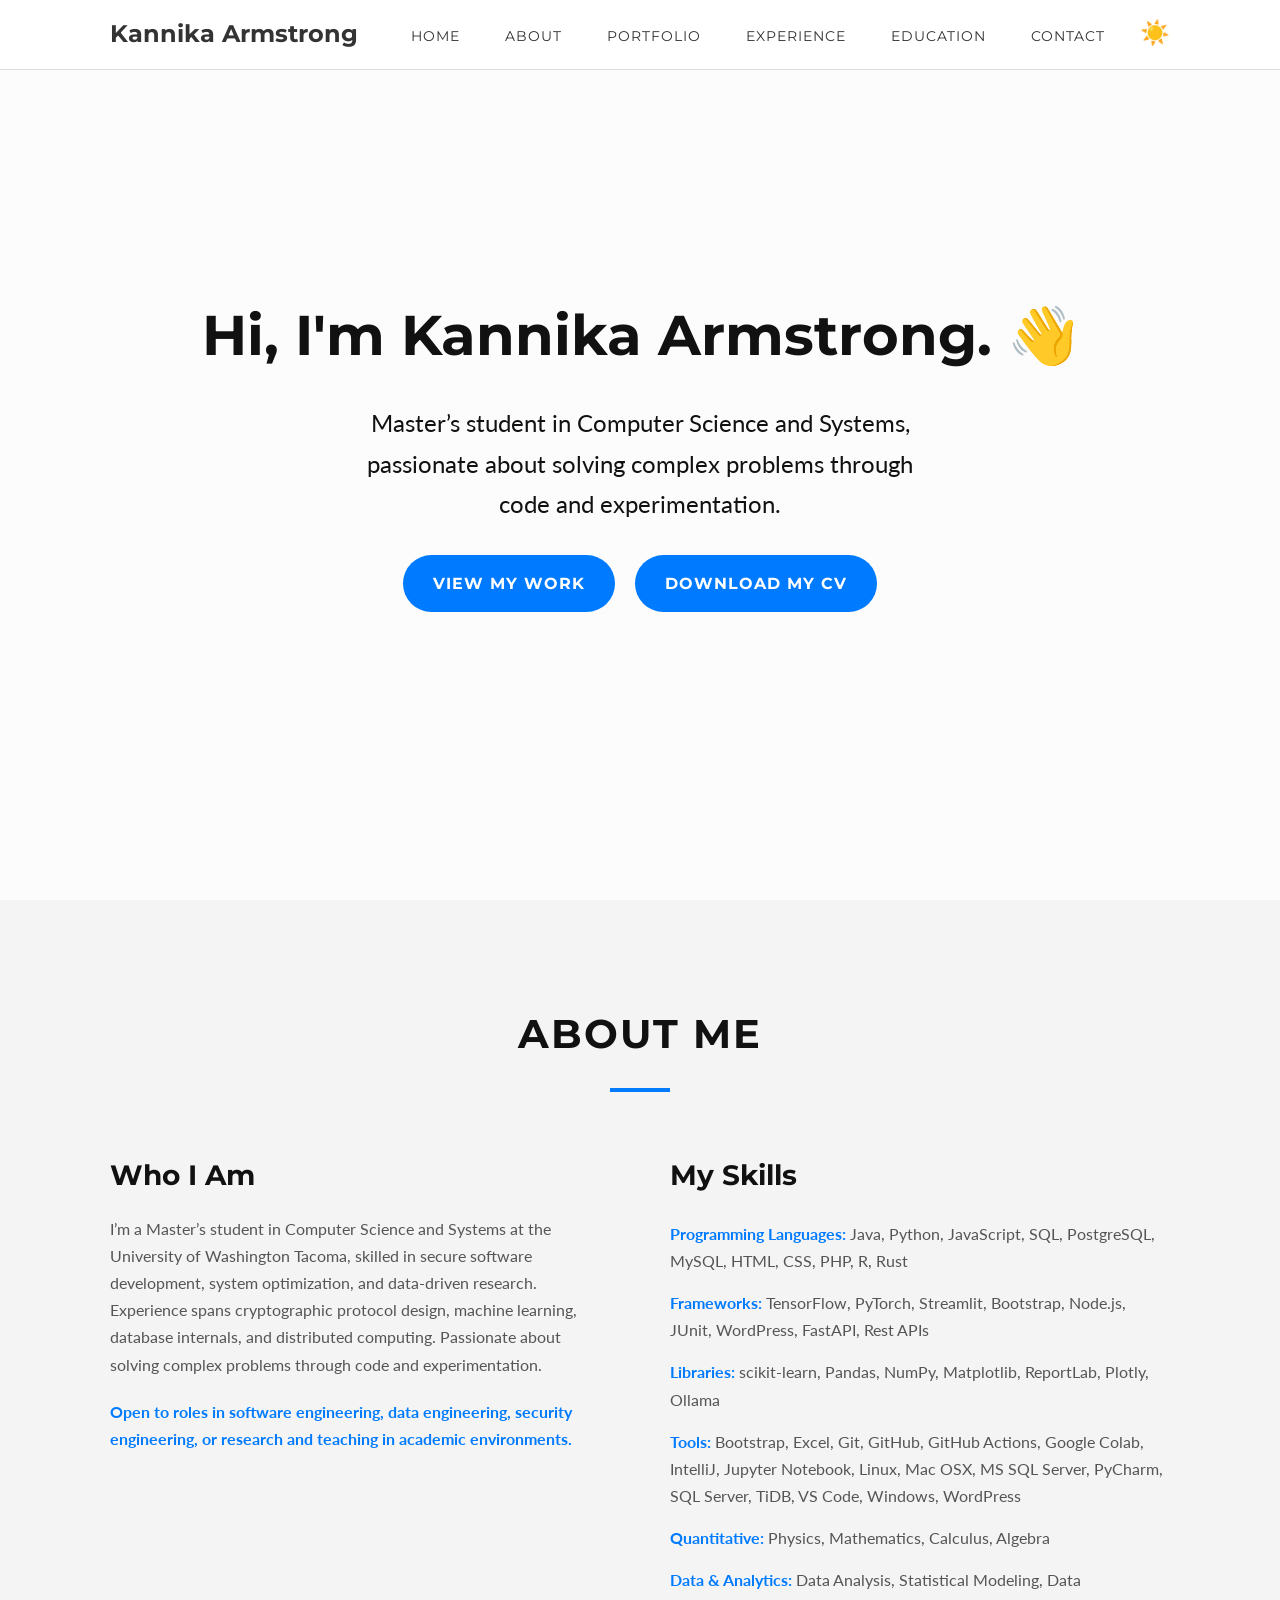
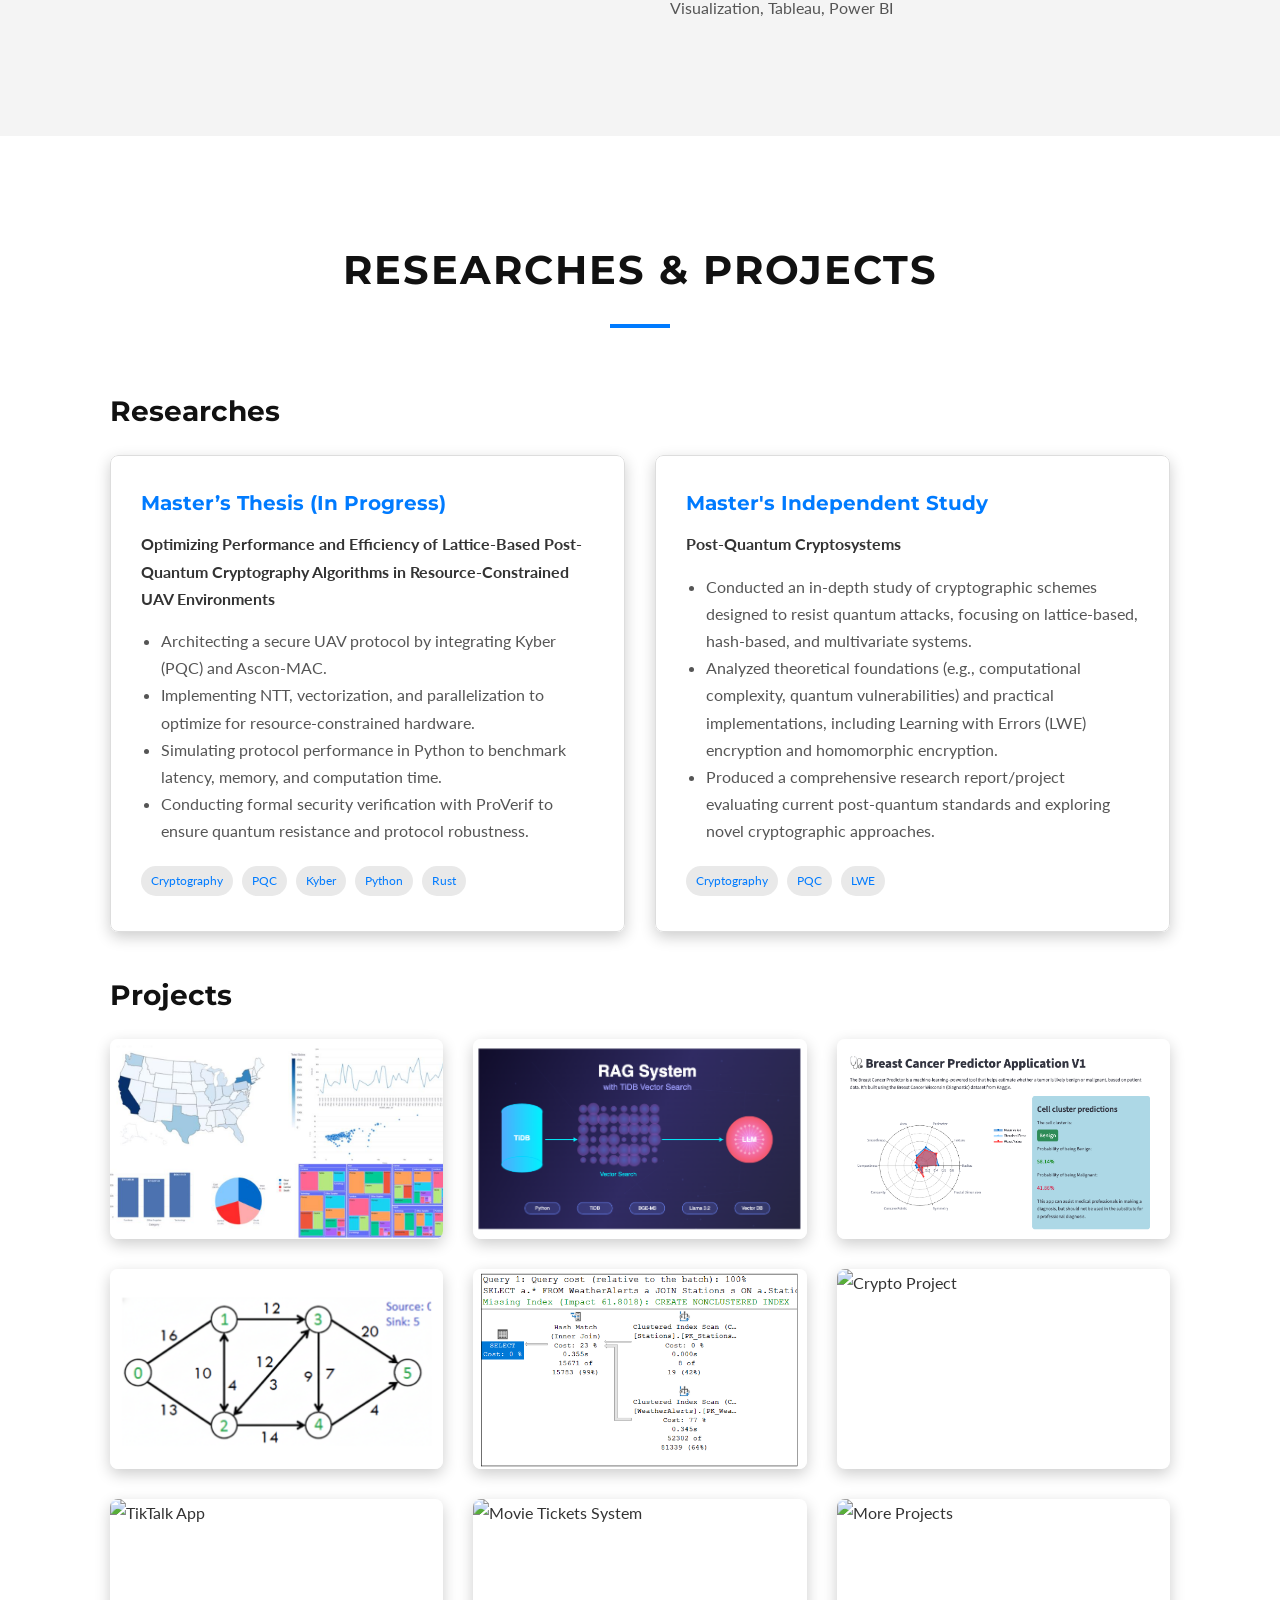
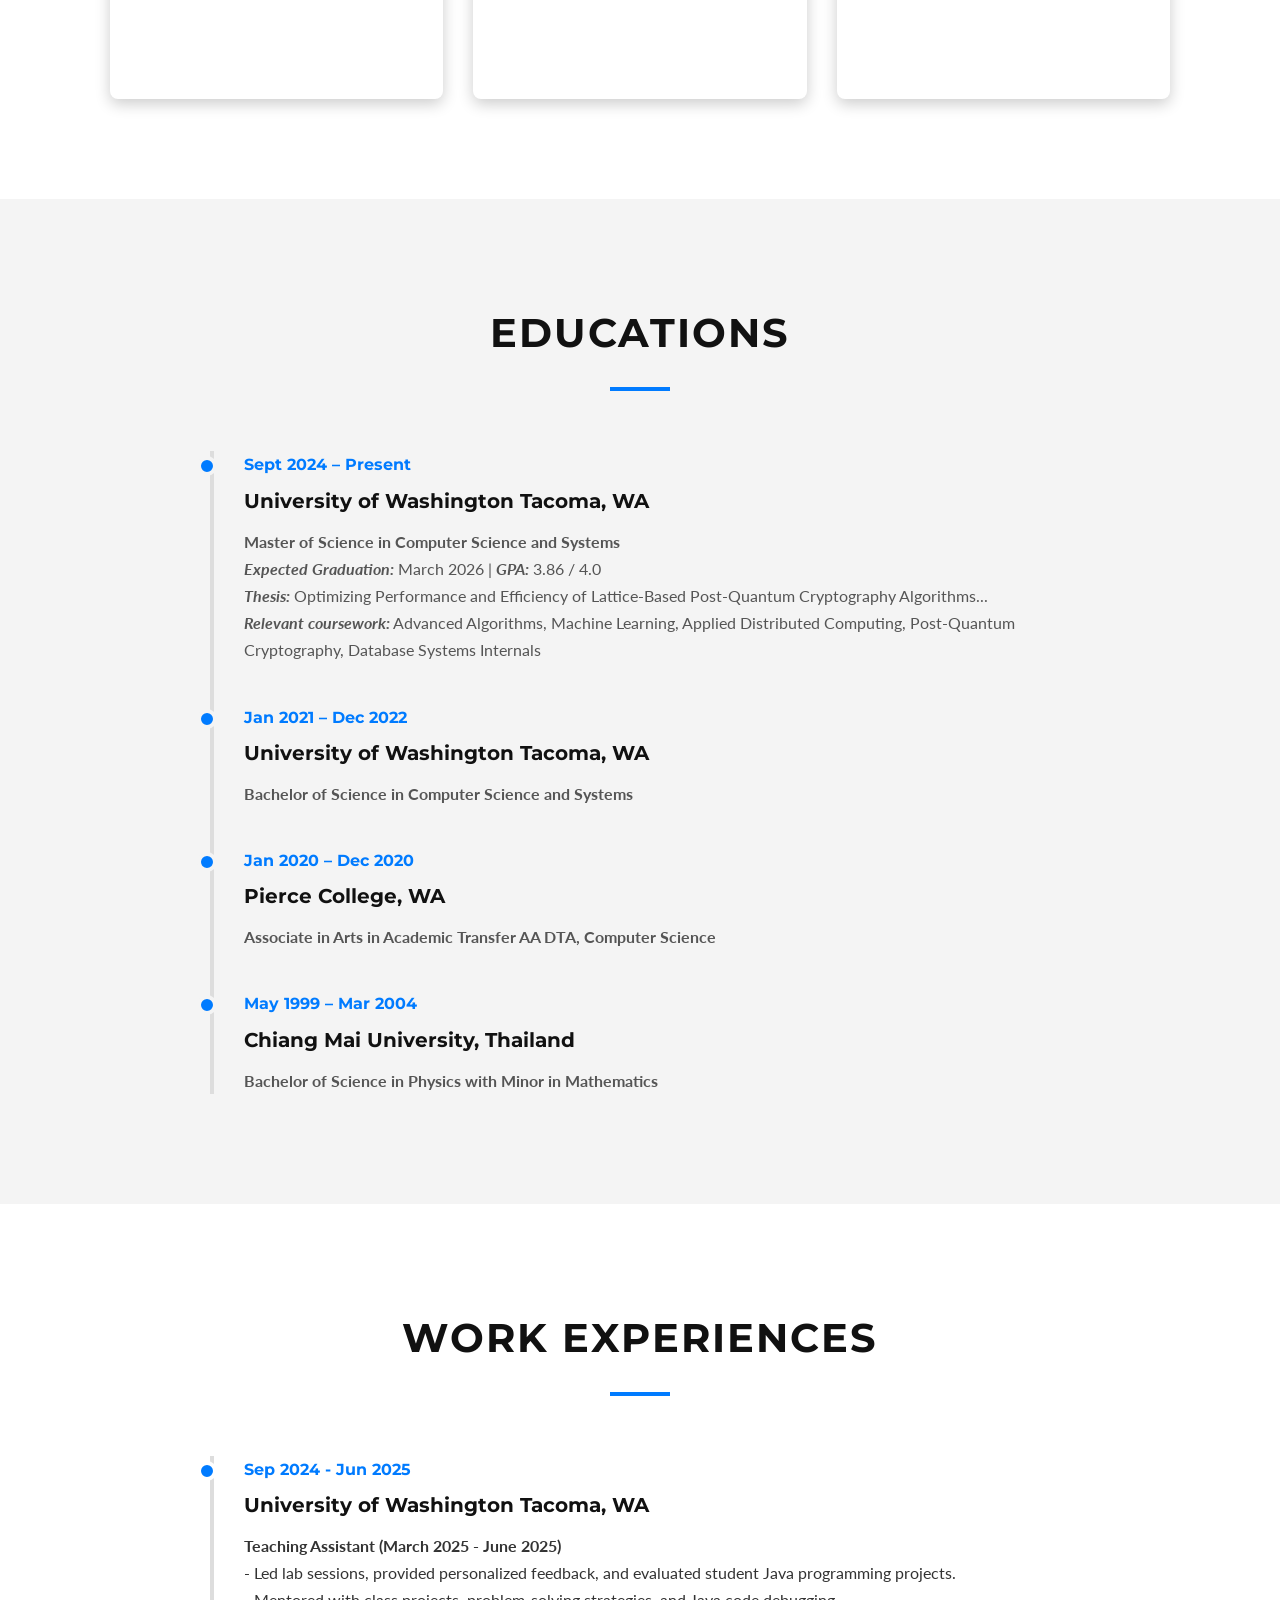
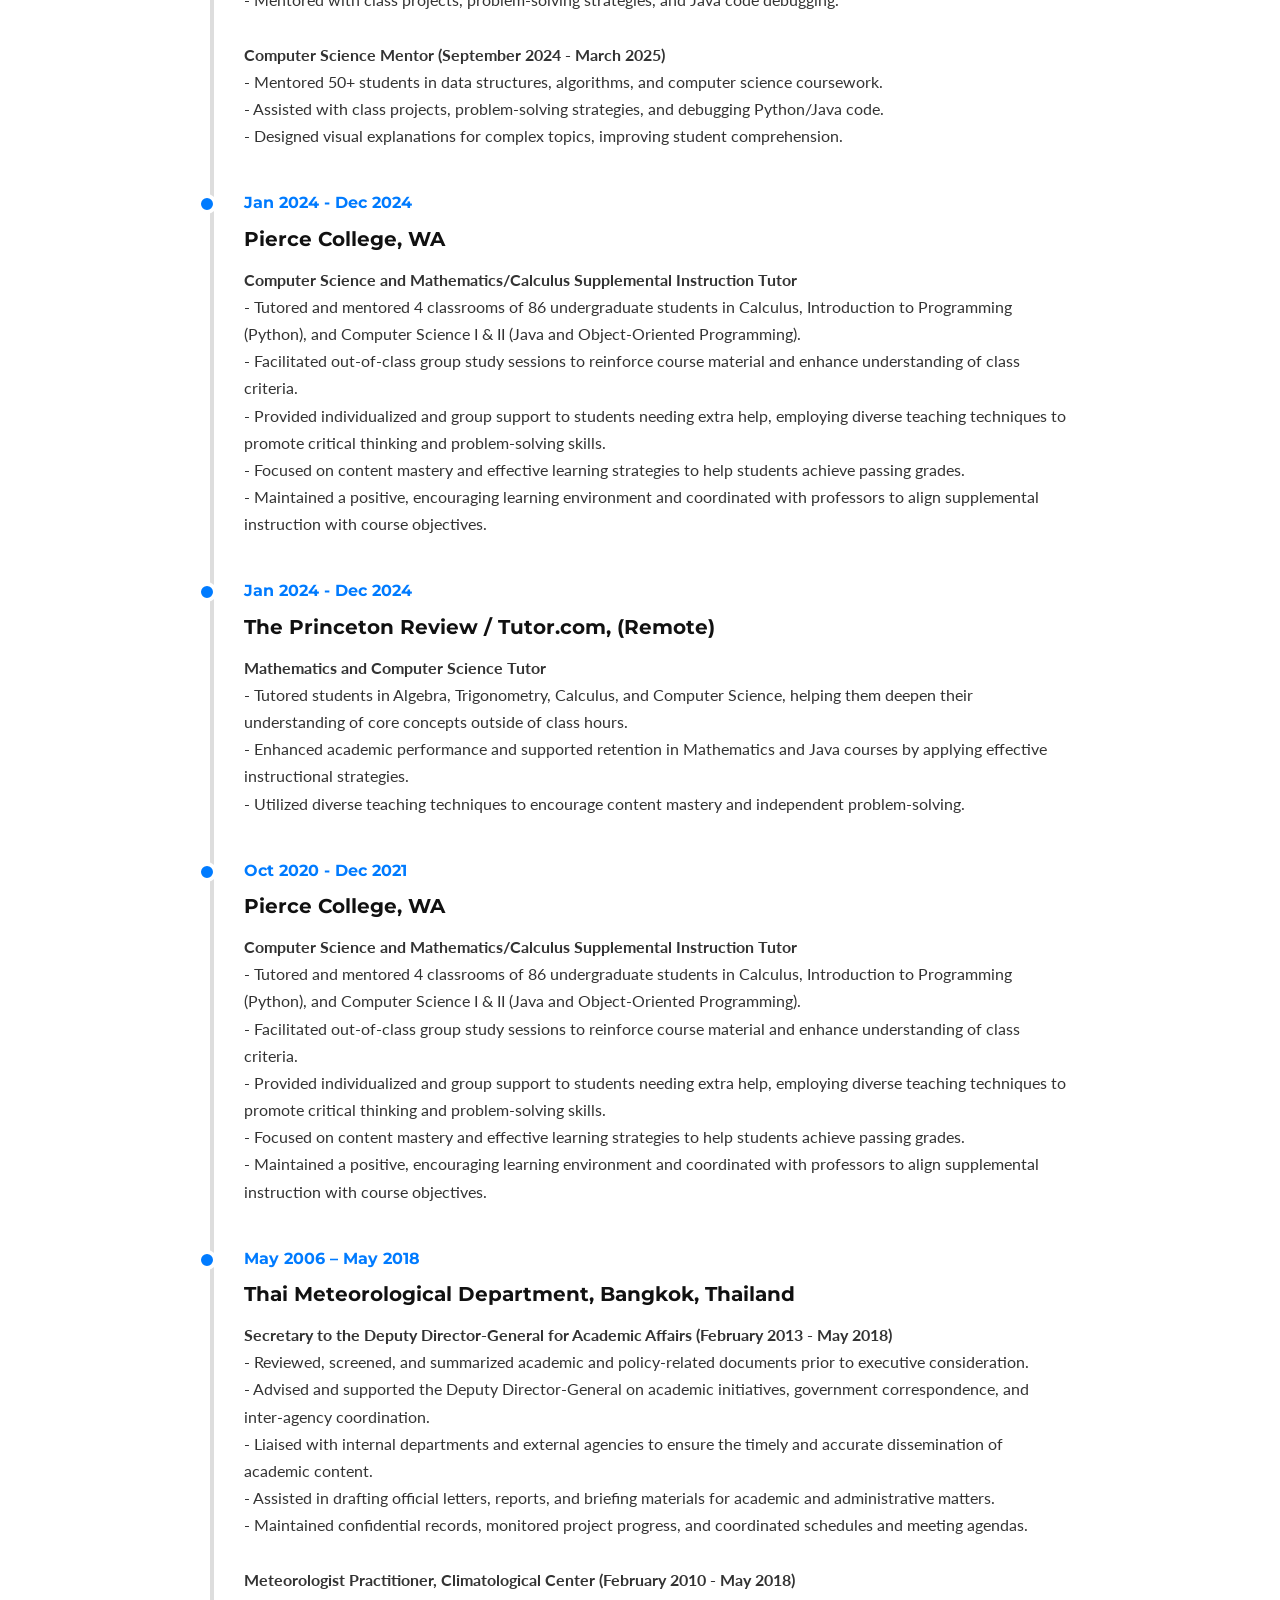
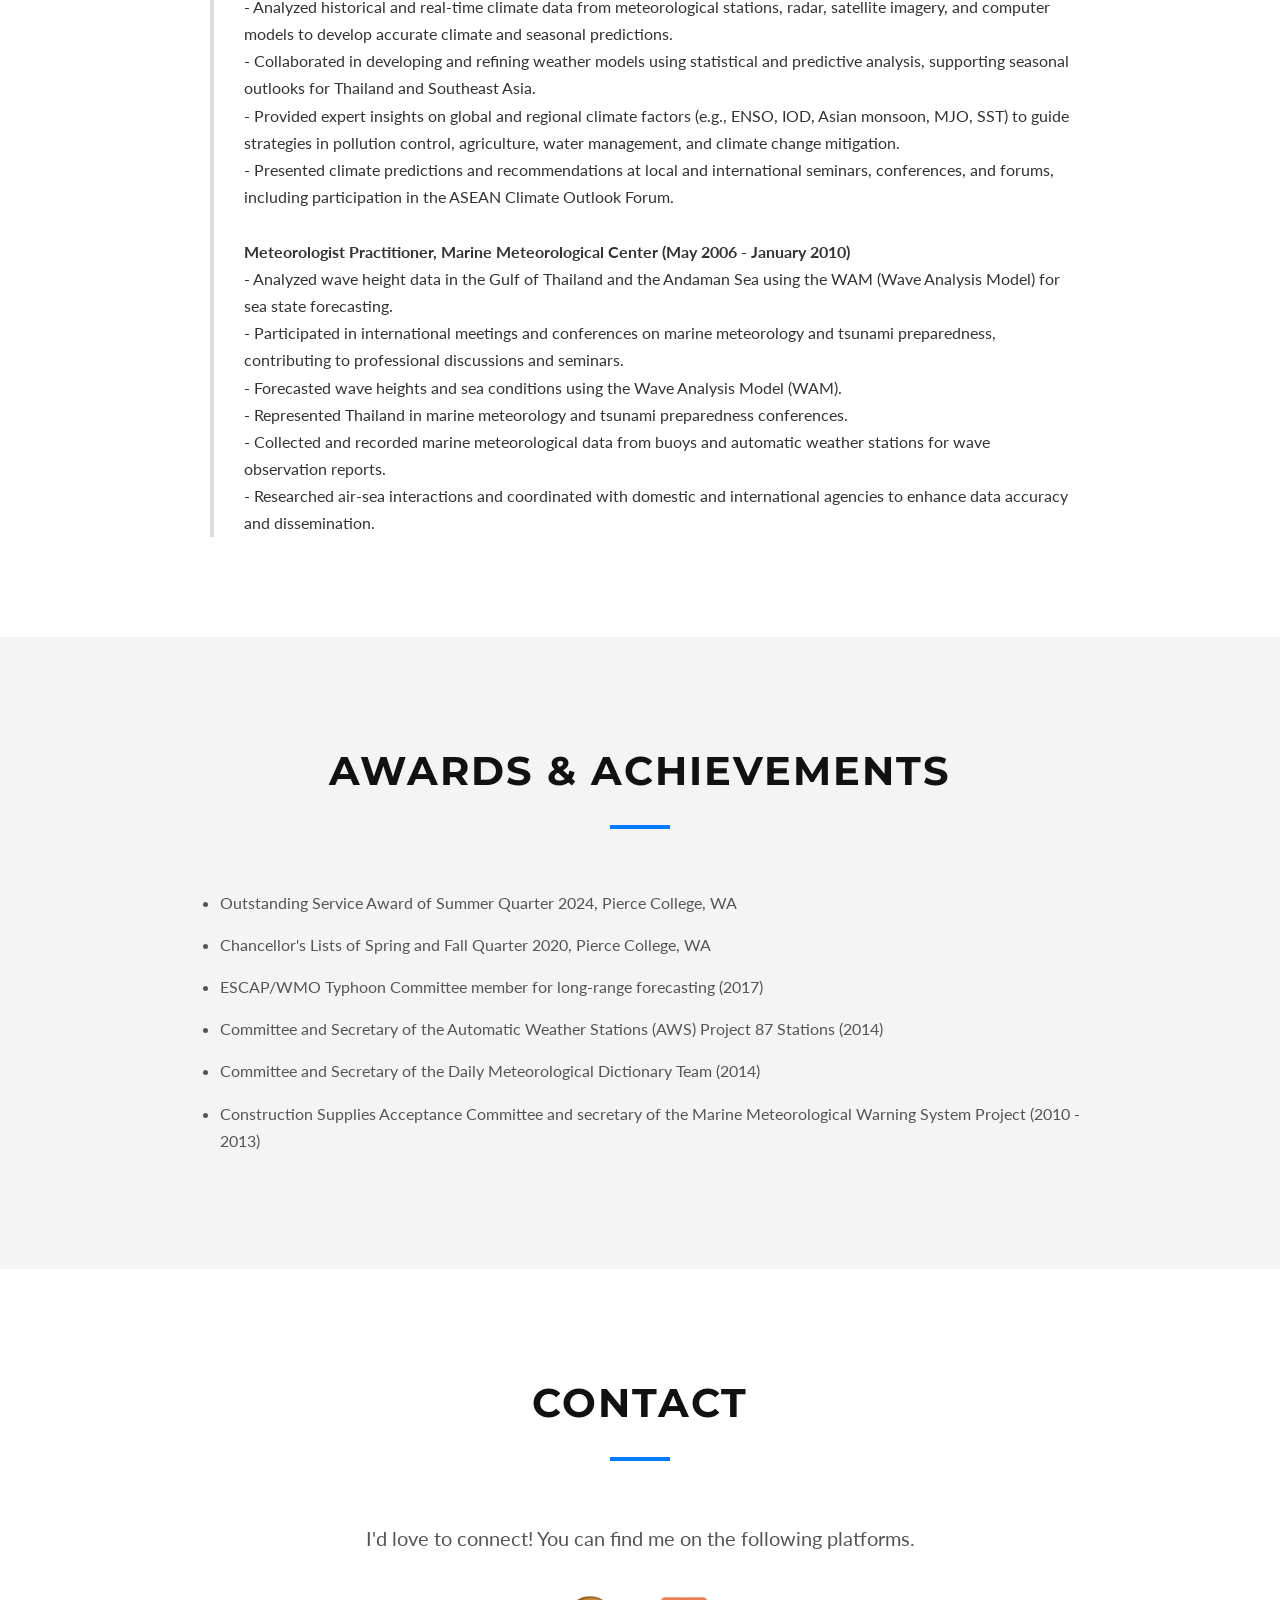
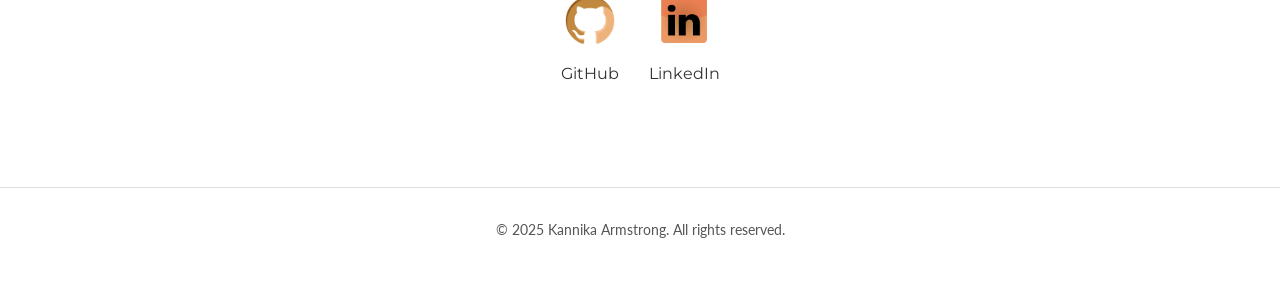
==== commit 03b16870: "Correct" ====
--- a/index.html
+++ b/index.html
@@ -360,7 +360,7 @@
               - Assisted in drafting official letters, reports, and briefing materials for academic and administrative matters.
             </li>
             <li>        
-              - Maintained confidential records, monitored project progress, and coordinated schedules and meeting agendas
+              - Maintained confidential records, monitored project progress, and coordinated schedules and meeting agendas.
             </li>
             <br>
             <strong>Meteorologist Practitioner, Climatological Center (February 2010 - May 2018)</strong><br>
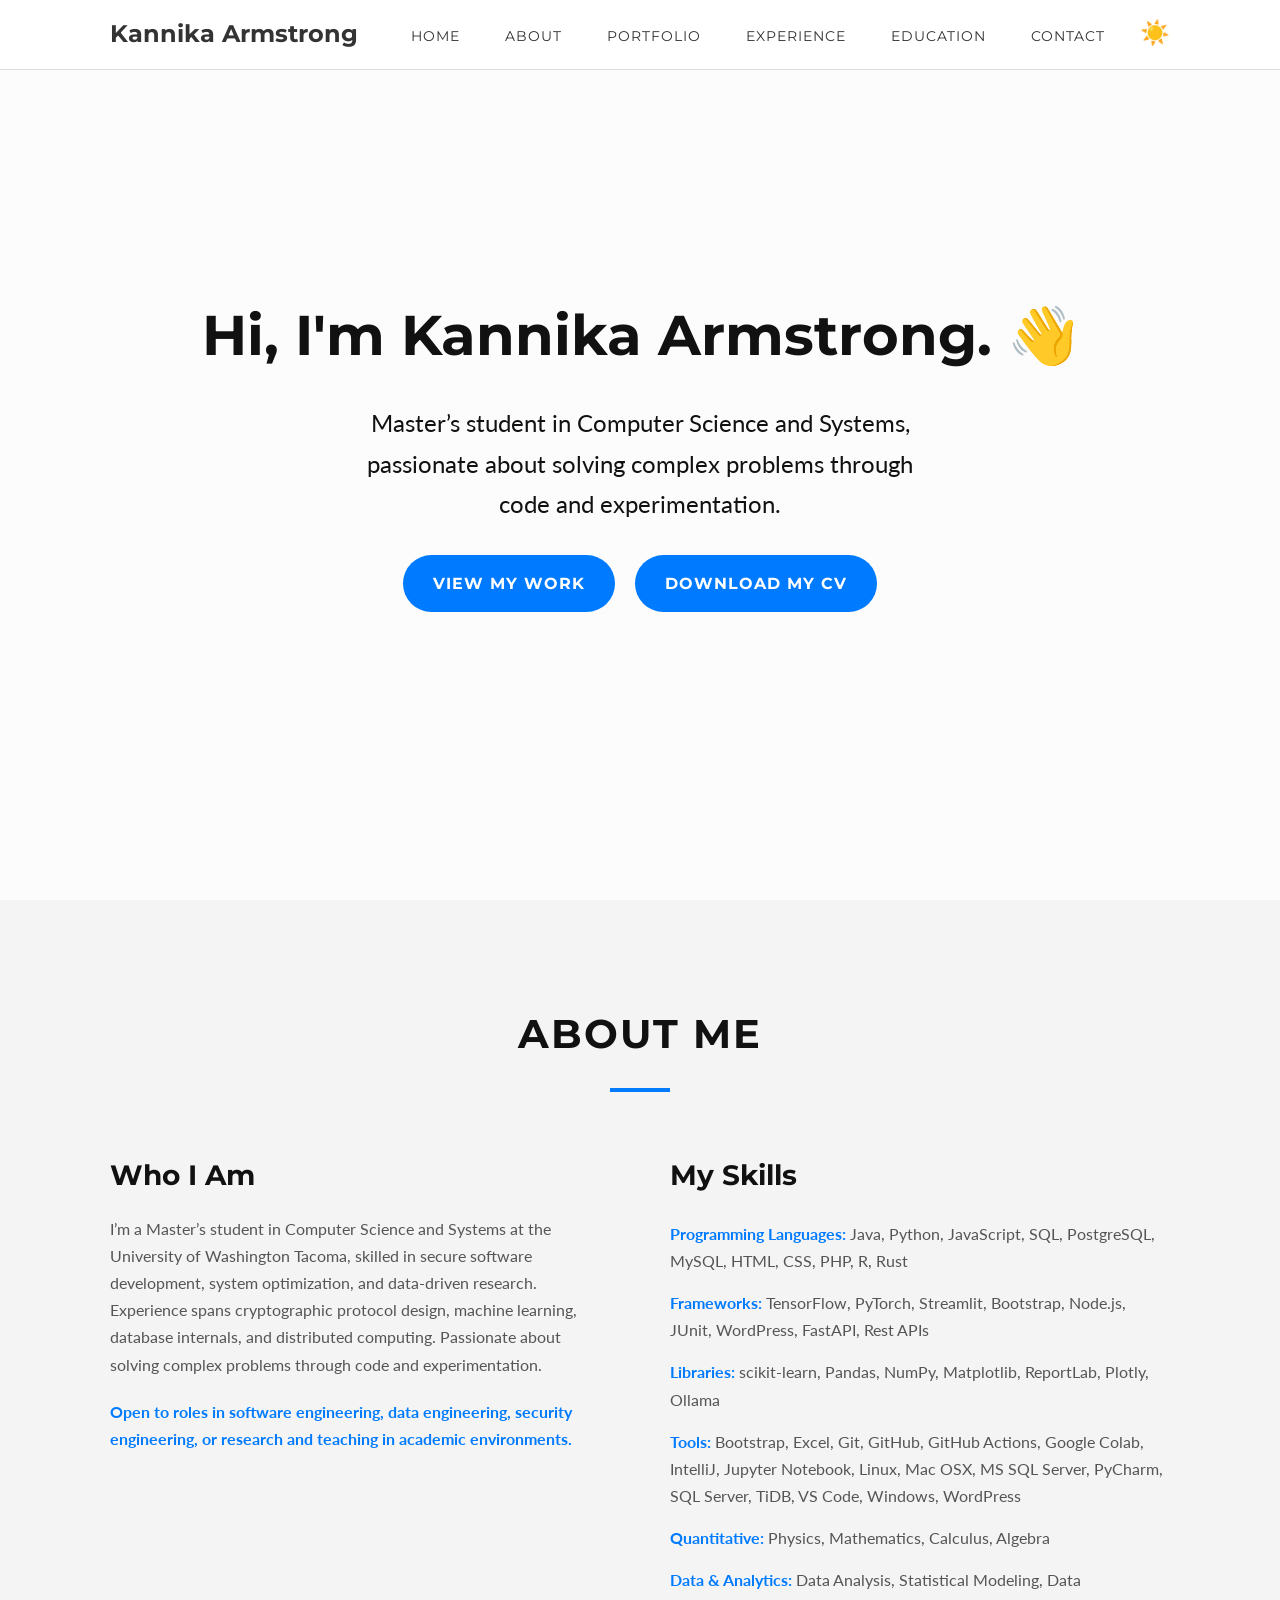
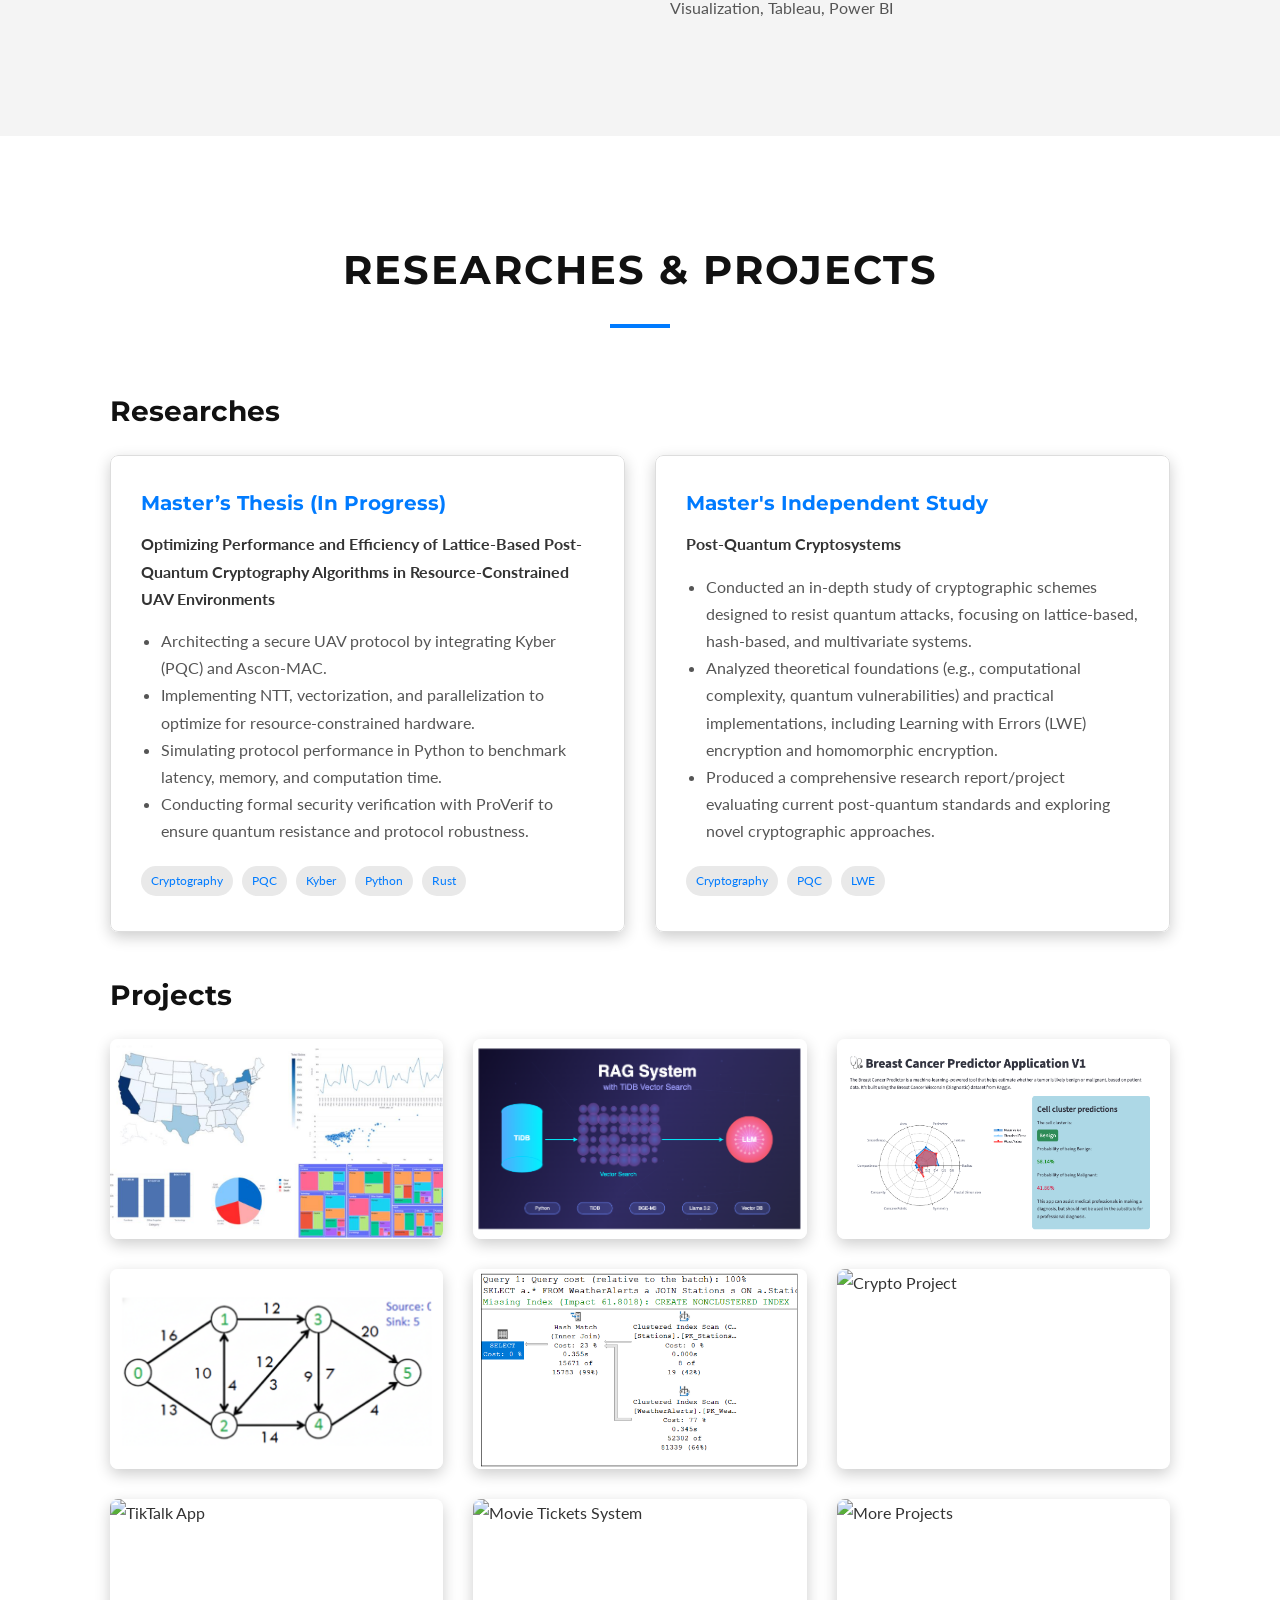
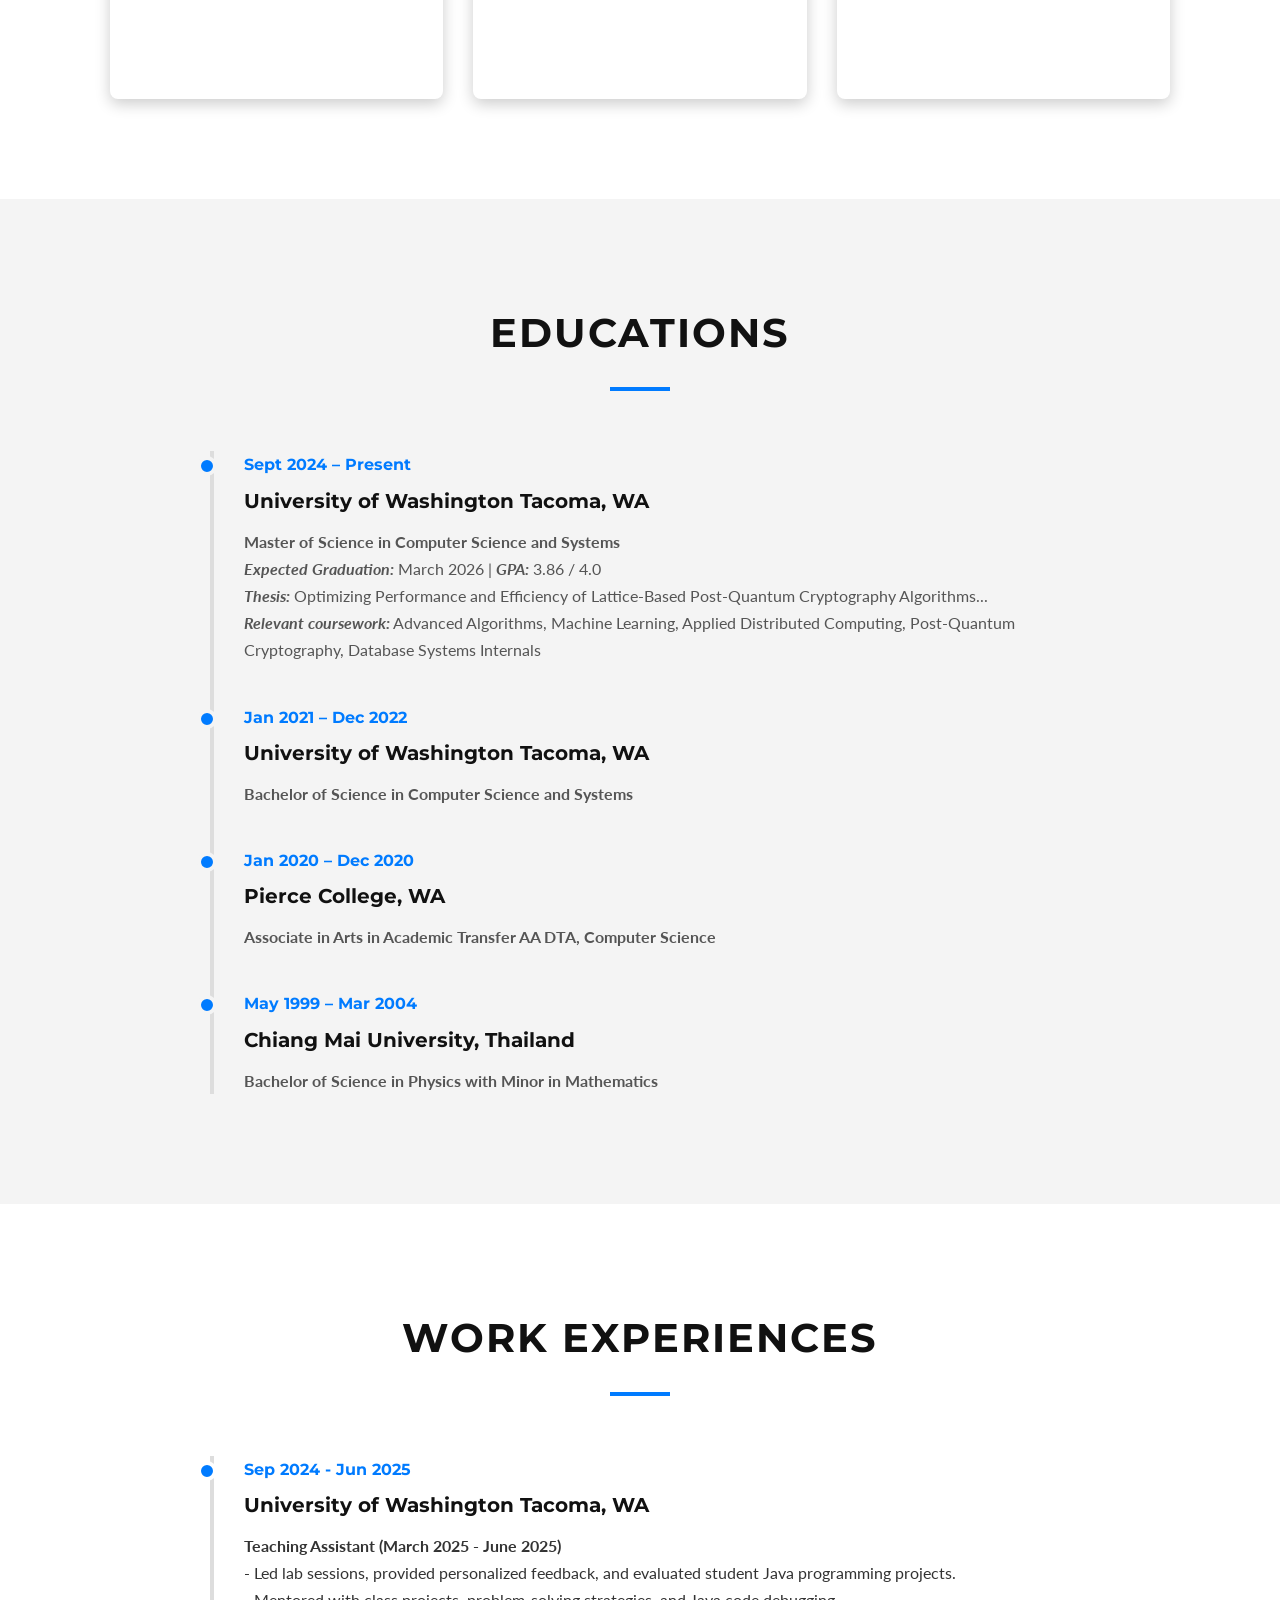
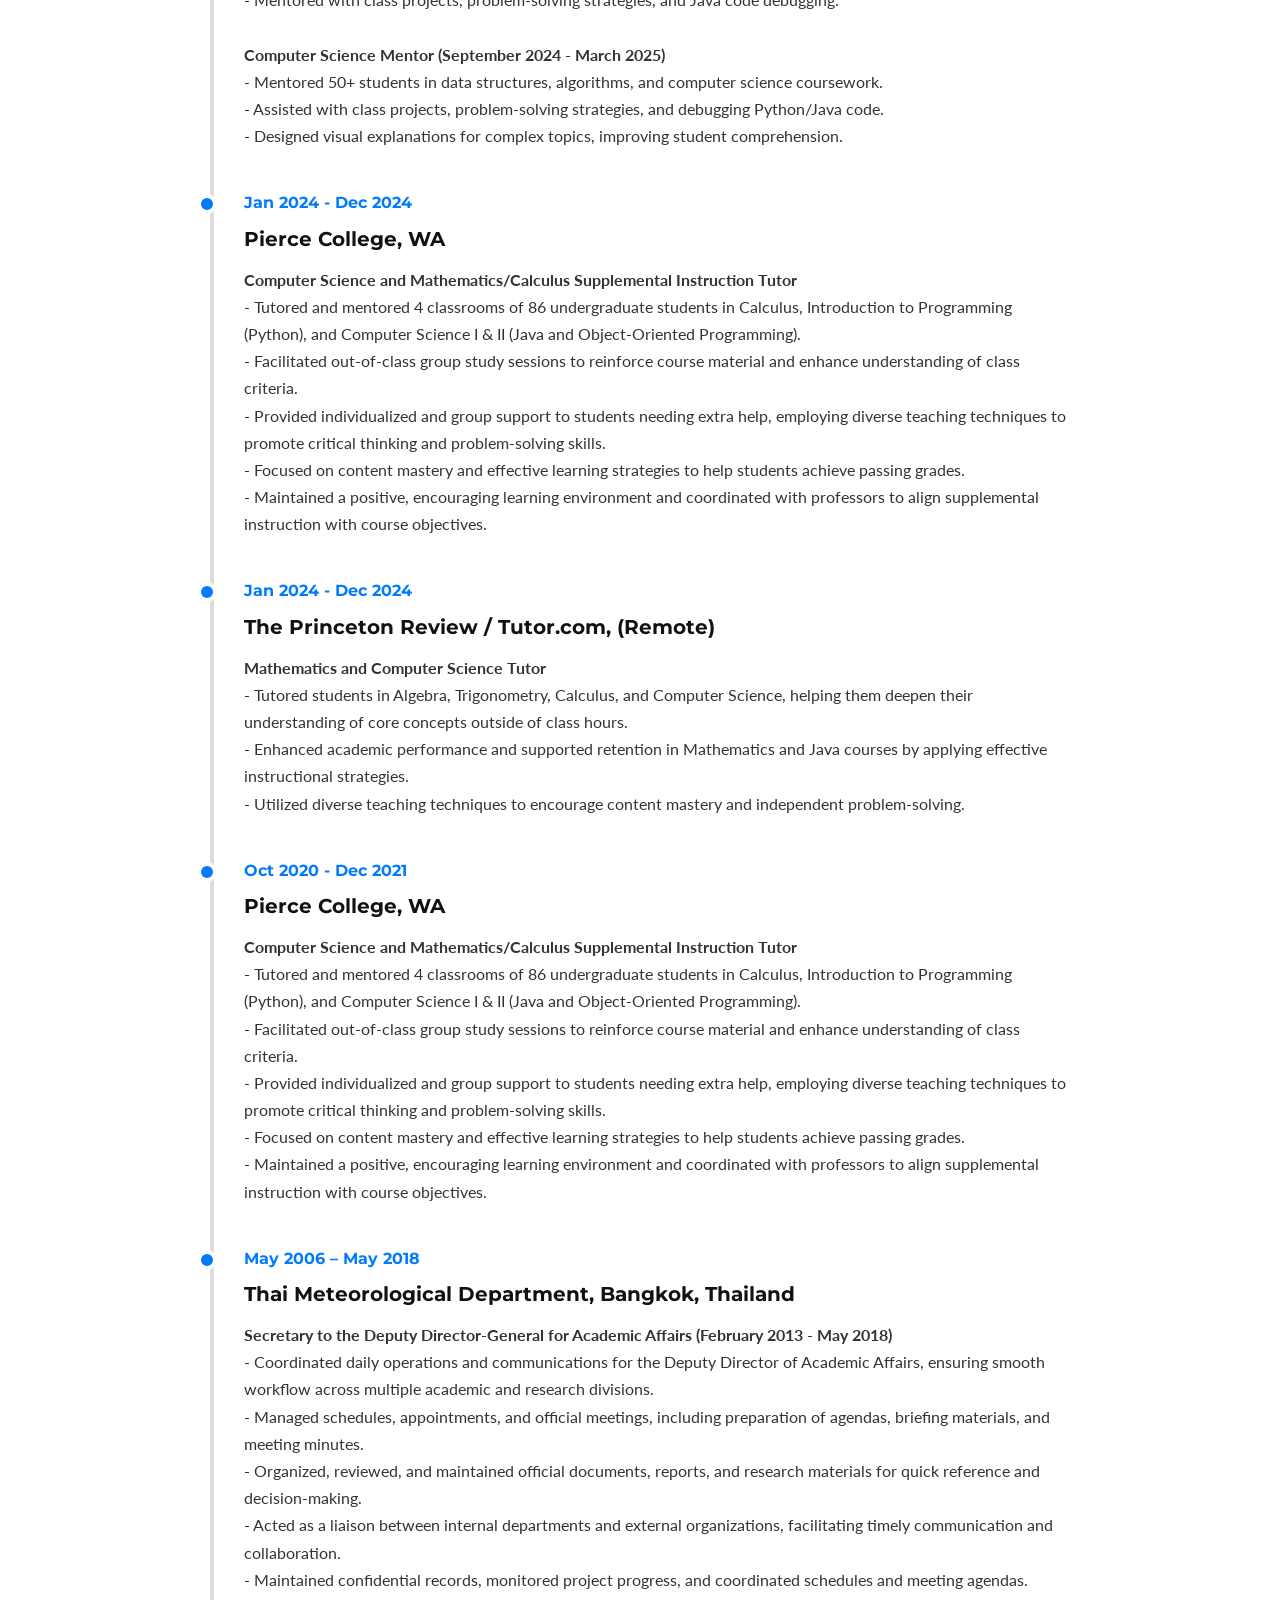
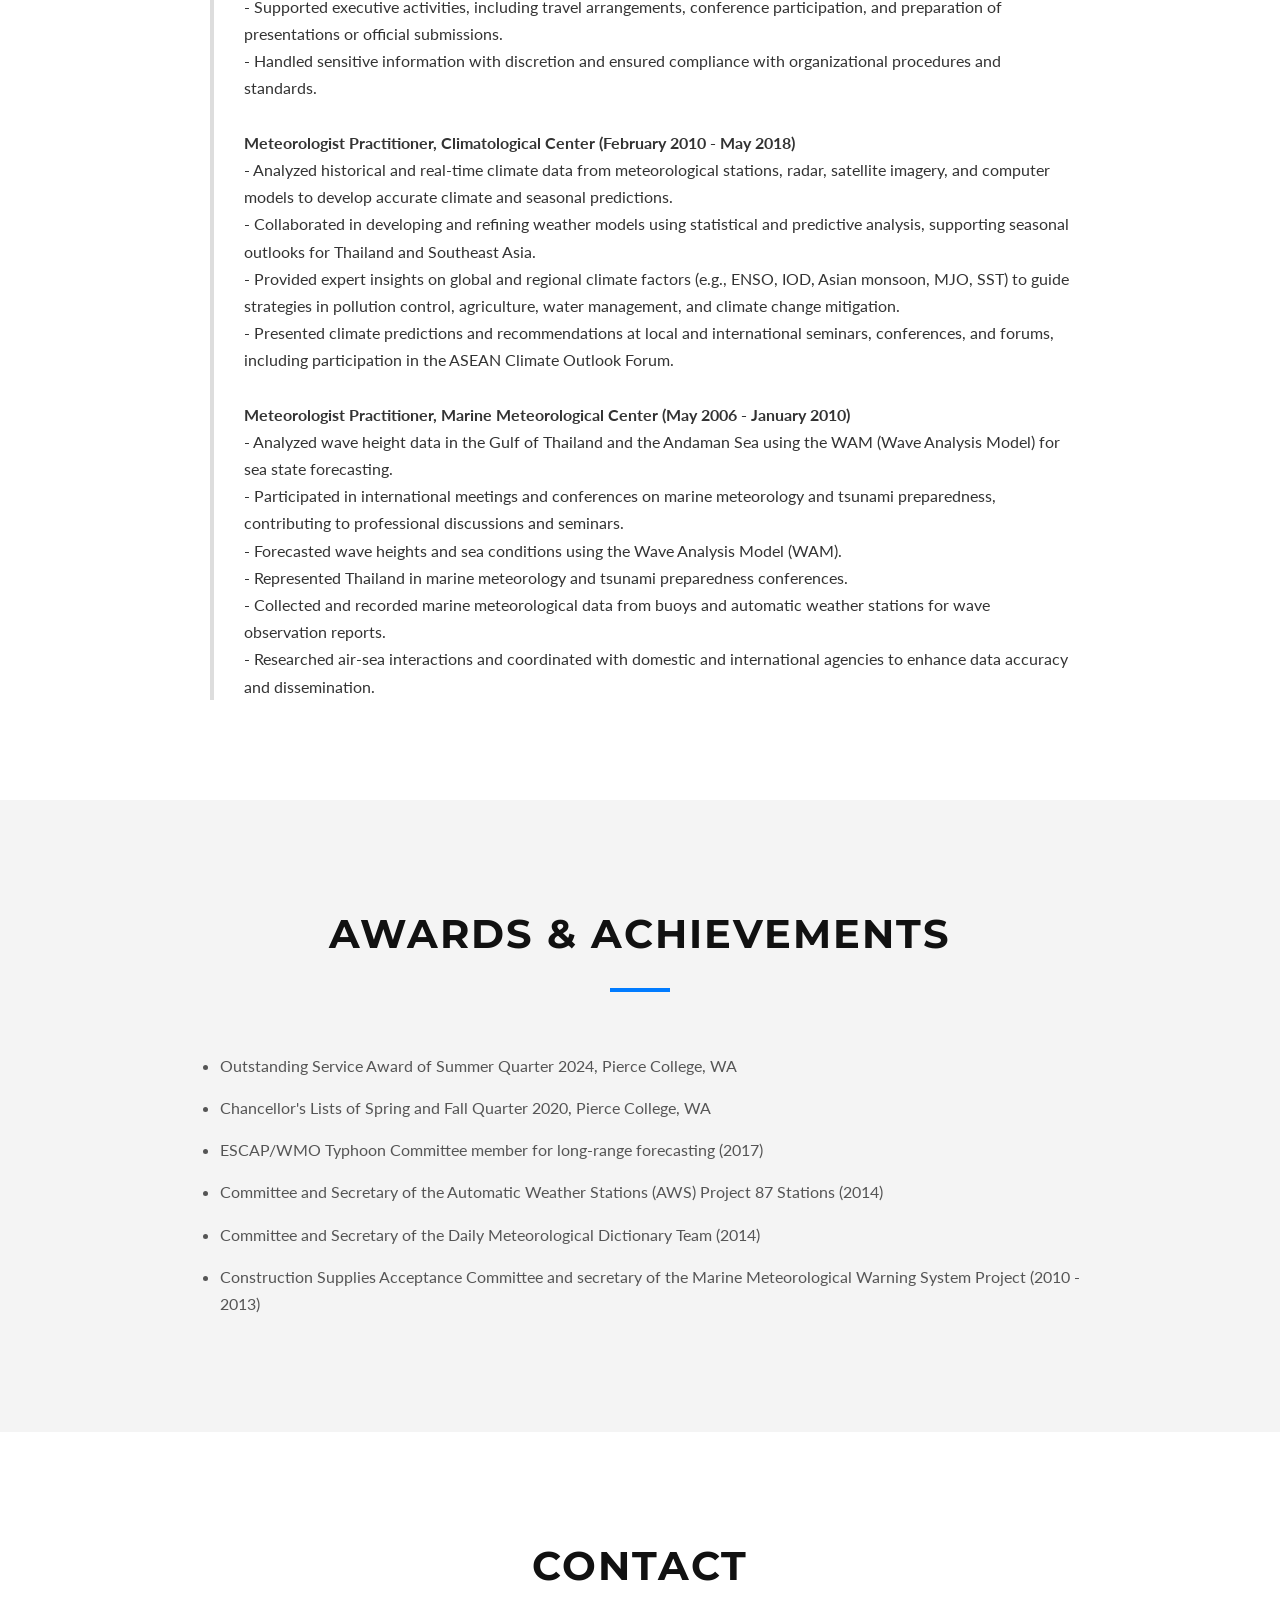
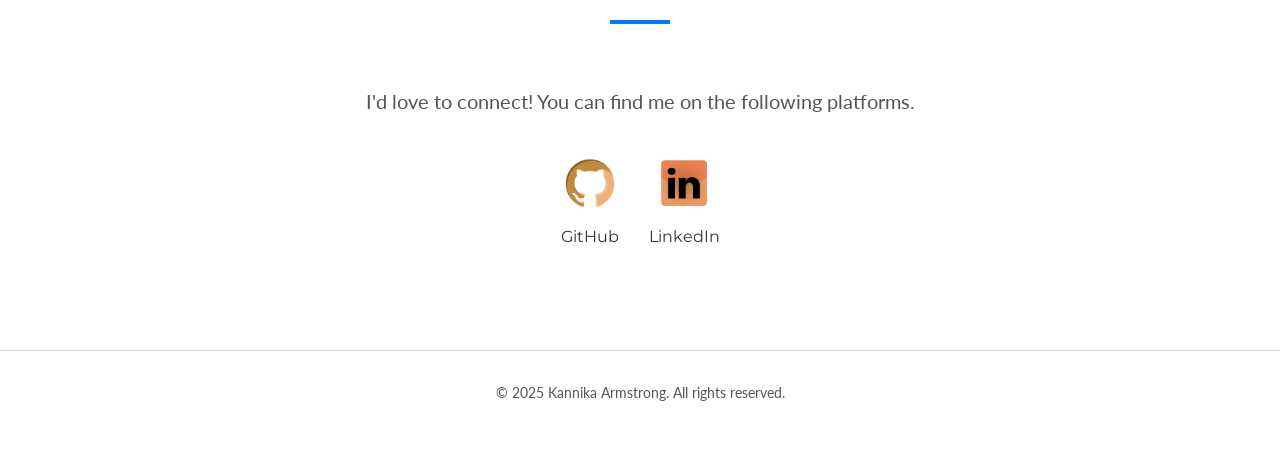
==== commit 8920e7b5: "update work" ====
--- a/index.html
+++ b/index.html
@@ -348,19 +348,25 @@
           <ul>
             <strong>Secretary to the Deputy Director-General for Academic Affairs (February 2013 - May 2018)</strong><br>
             <li>        
-              - Reviewed, screened, and summarized academic and policy-related documents prior to executive consideration.
-            </li>
-            <li>        
-              - Advised and supported the Deputy Director-General on academic initiatives, government correspondence, and inter-agency coordination.
-            </li>
-            <li>        
-              - Liaised with internal departments and external agencies to ensure the timely and accurate dissemination of academic content.
-            </li>
-            <li>        
-              - Assisted in drafting official letters, reports, and briefing materials for academic and administrative matters.
+              - Coordinated daily operations and communications for the Deputy Director of Academic Affairs, ensuring smooth workflow across multiple academic and research divisions.
+            </li>
+            <li>        
+              - Managed schedules, appointments, and official meetings, including preparation of agendas, briefing materials, and meeting minutes.
+            </li>
+            <li>        
+              - Organized, reviewed, and maintained official documents, reports, and research materials for quick reference and decision-making.
+            </li>
+            <li>        
+              - Acted as a liaison between internal departments and external organizations, facilitating timely communication and collaboration.
             </li>
             <li>        
               - Maintained confidential records, monitored project progress, and coordinated schedules and meeting agendas.
+            </li>
+            <li>        
+              - Supported executive activities, including travel arrangements, conference participation, and preparation of presentations or official submissions.
+            </li>
+            <li>        
+              - Handled sensitive information with discretion and ensured compliance with organizational procedures and standards.
             </li>
             <br>
             <strong>Meteorologist Practitioner, Climatological Center (February 2010 - May 2018)</strong><br>
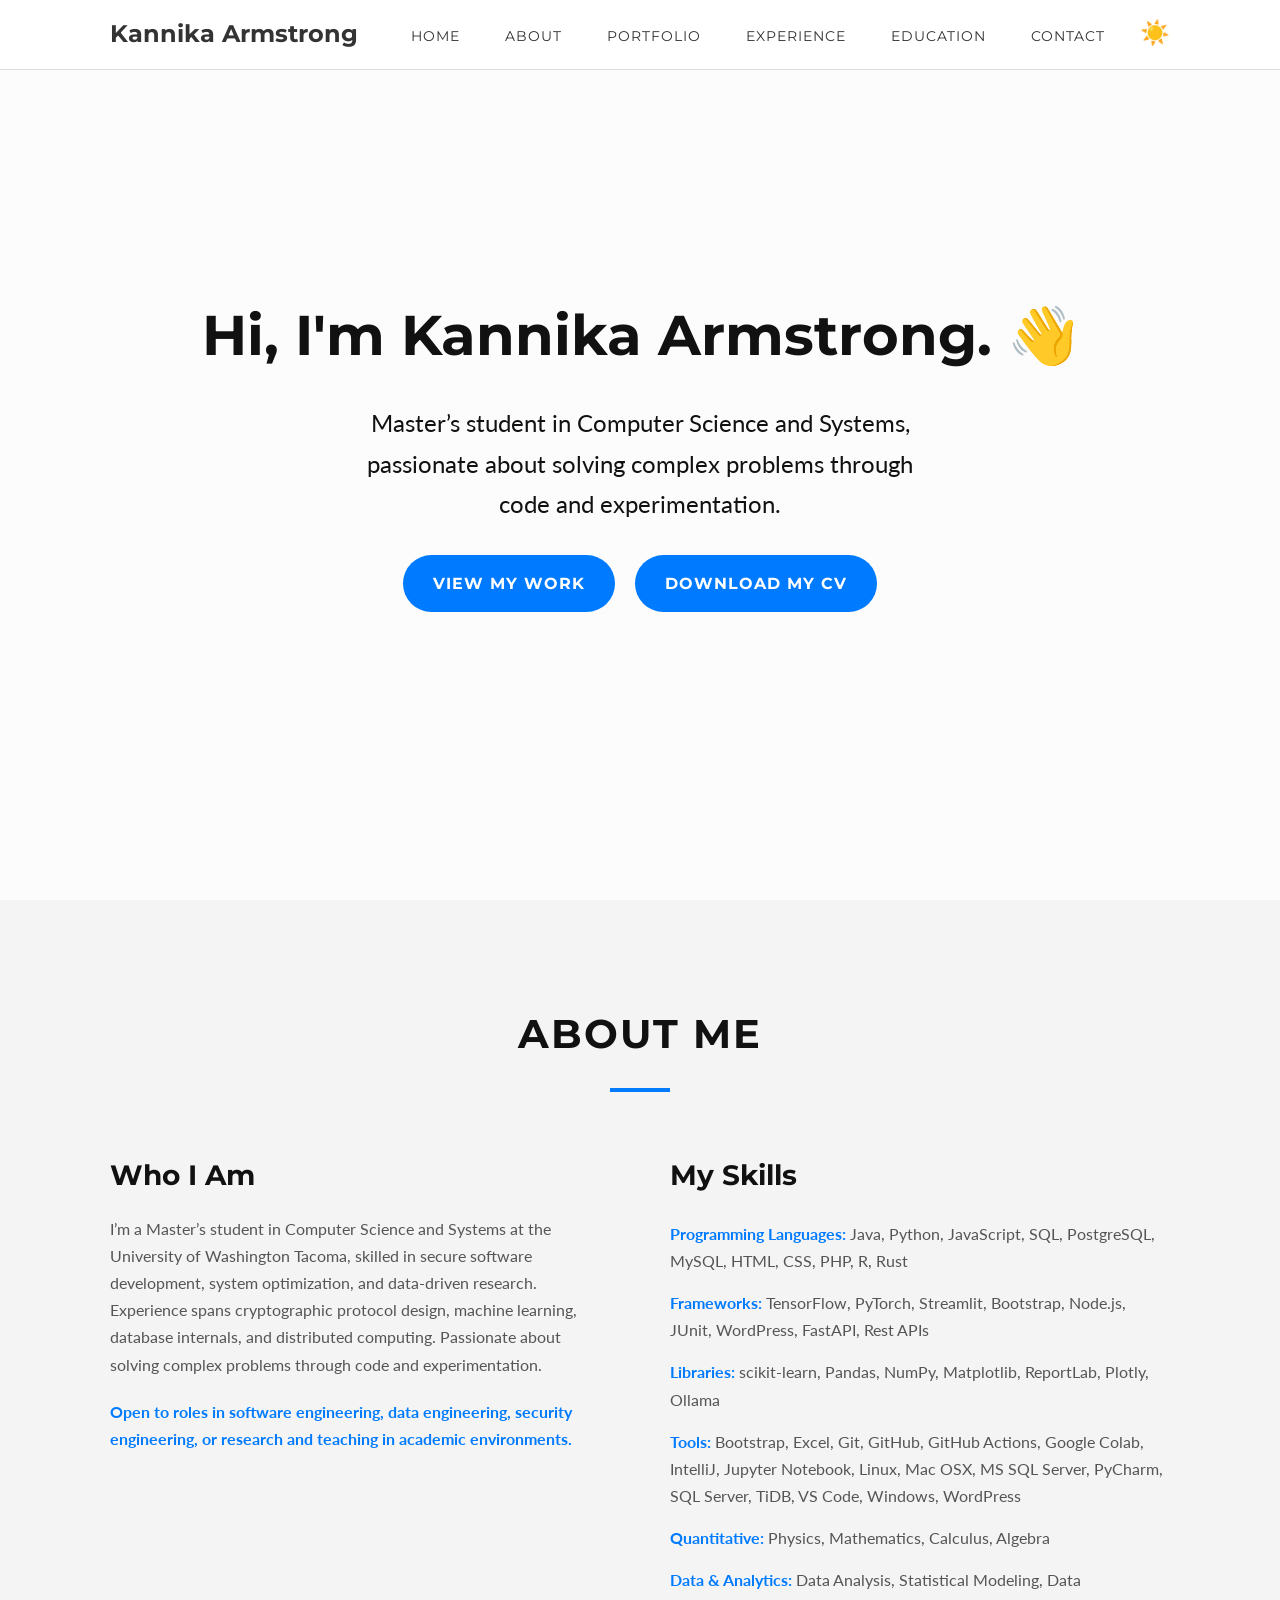
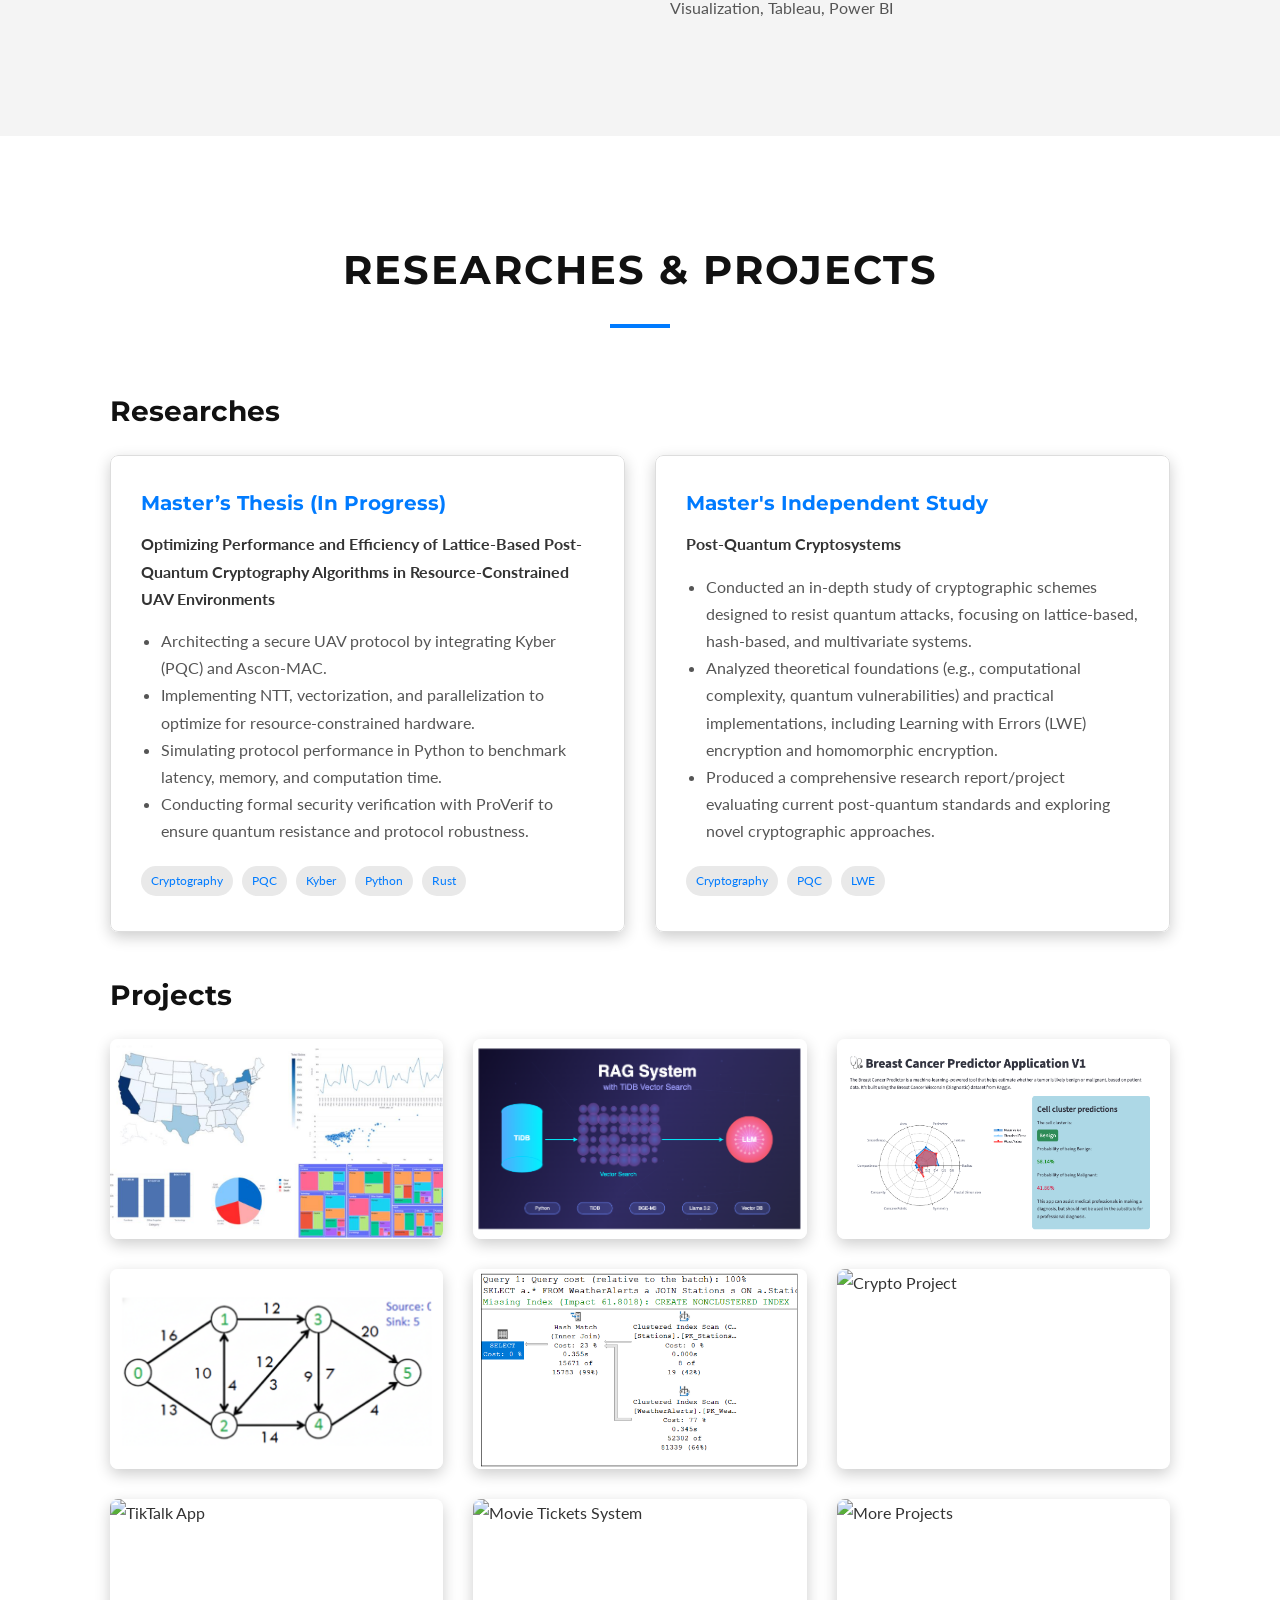
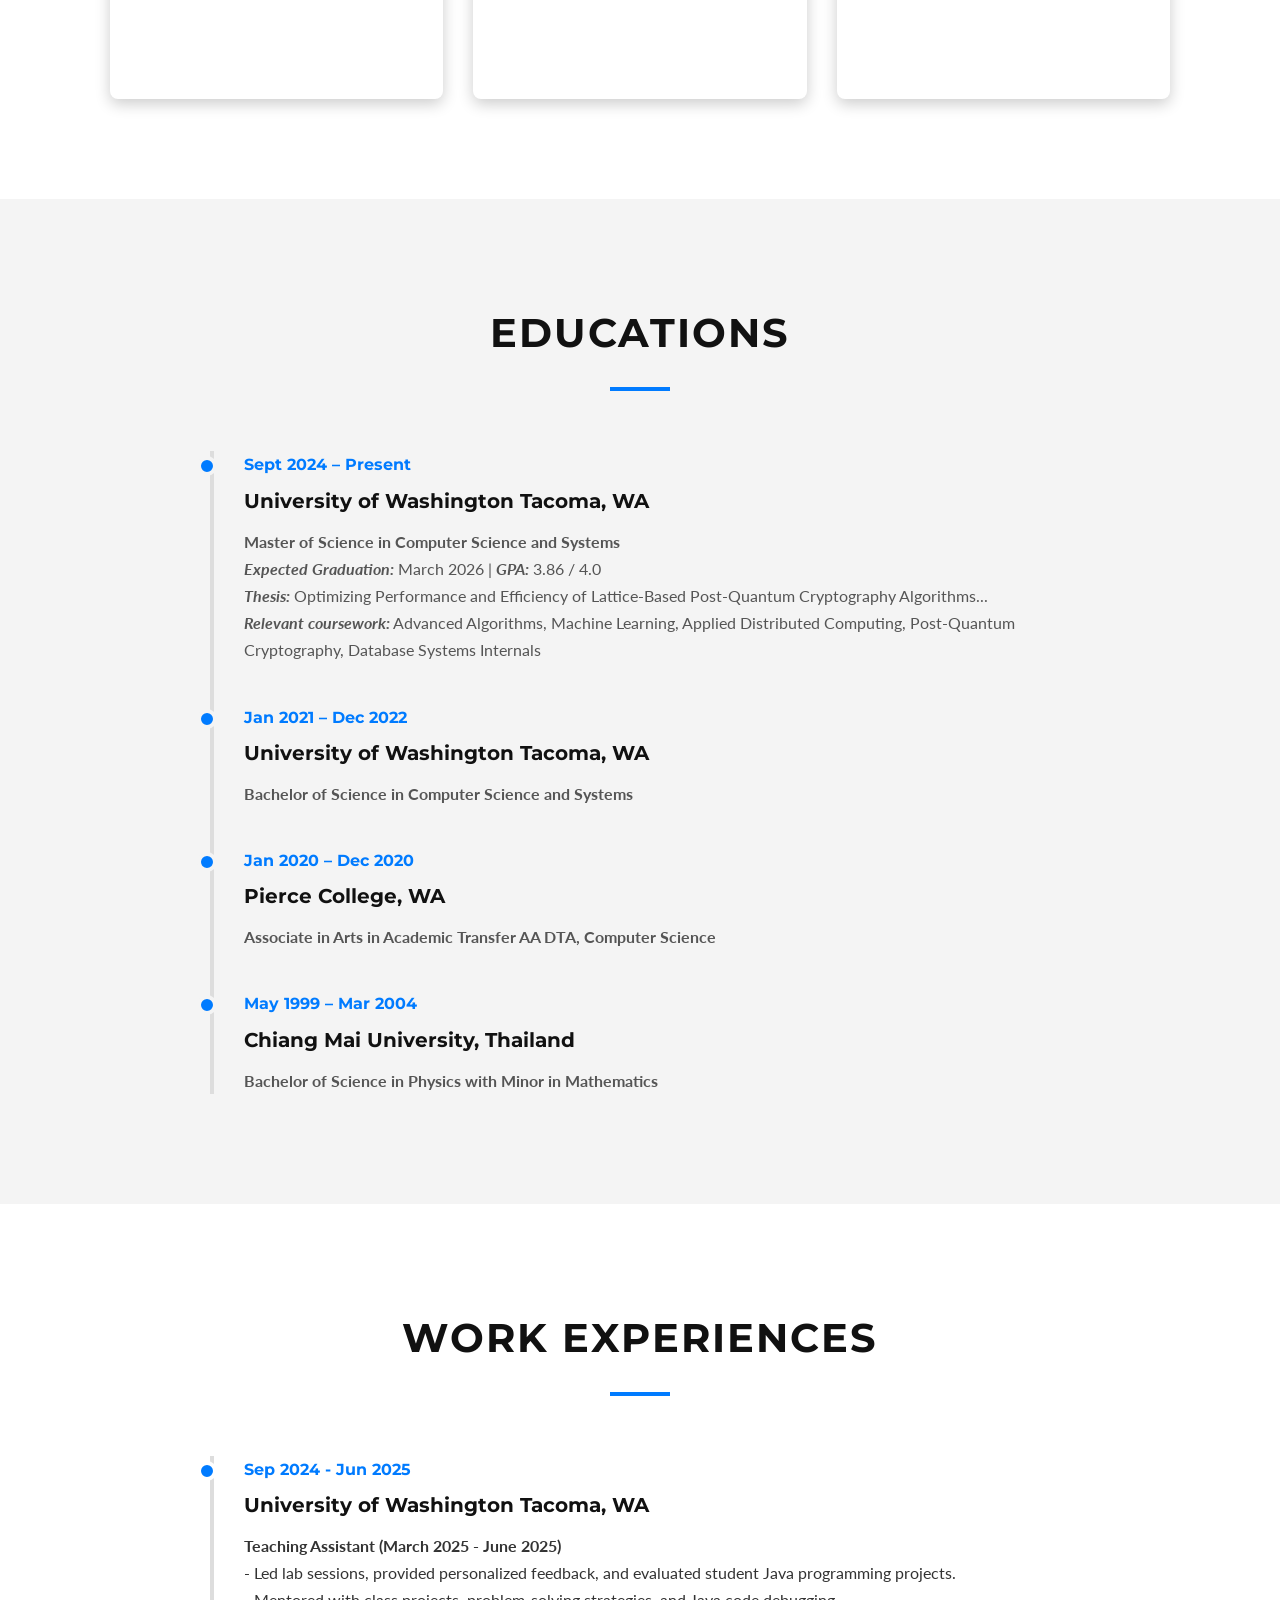
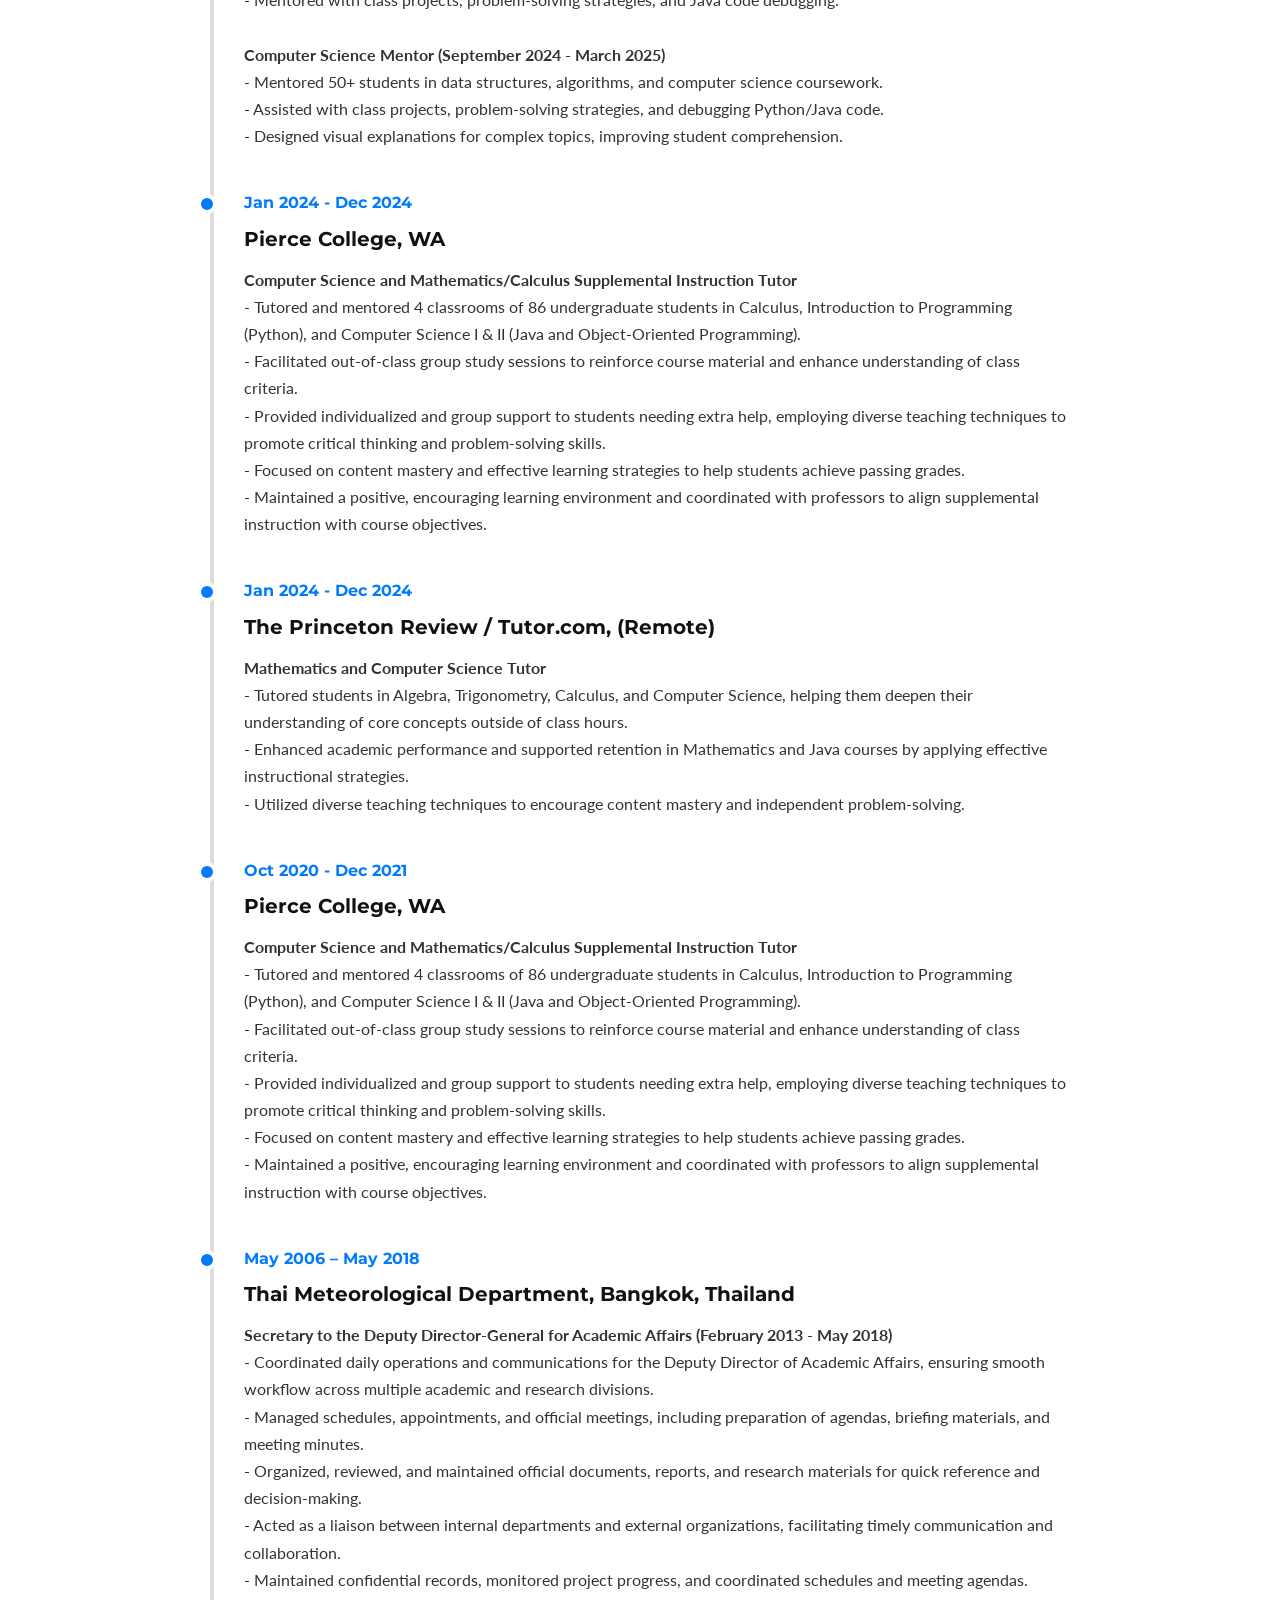
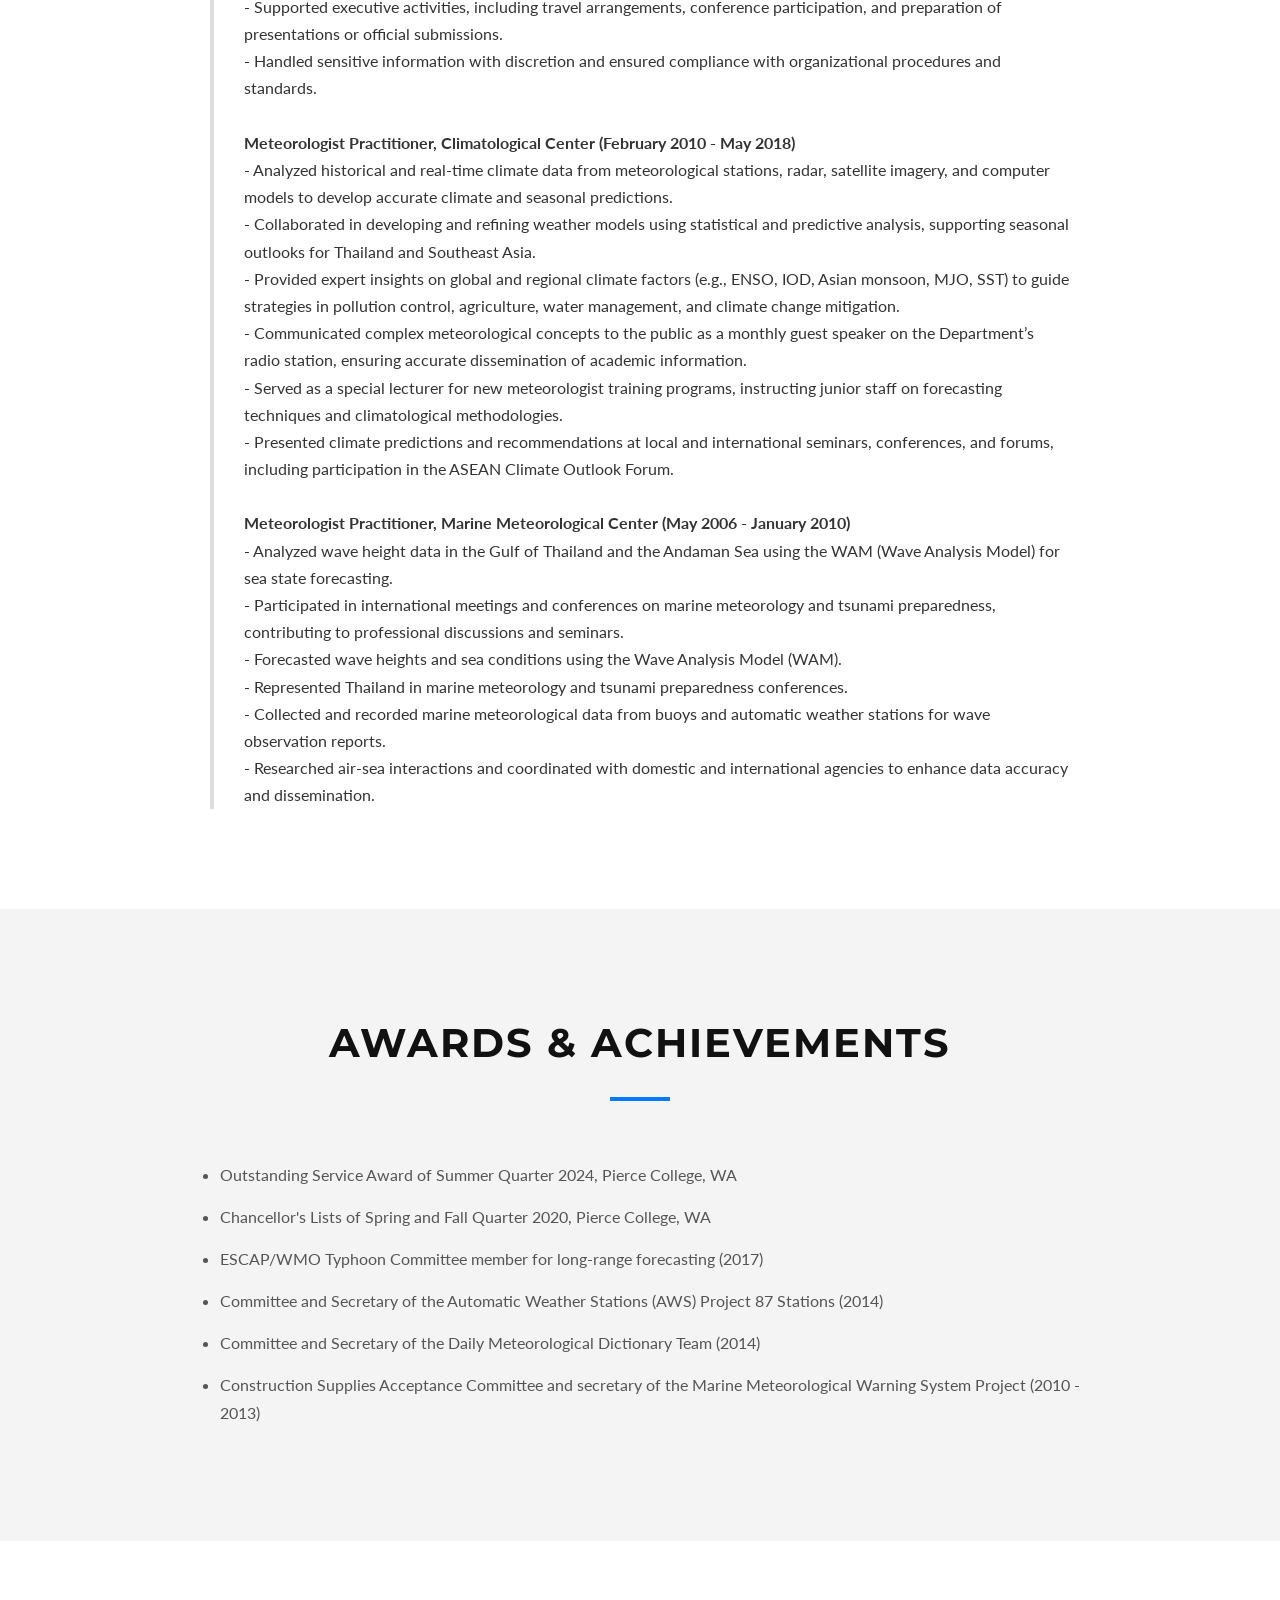
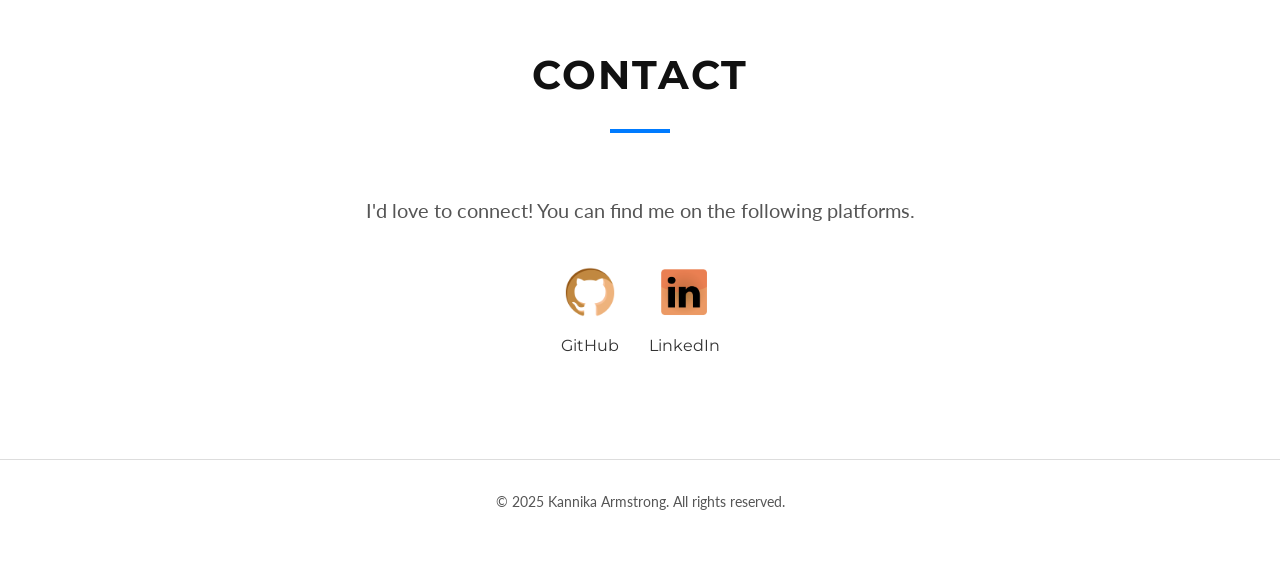
==== commit 3e5ce4d9: "Update more about works" ====
--- a/index.html
+++ b/index.html
@@ -369,6 +369,7 @@
               - Handled sensitive information with discretion and ensured compliance with organizational procedures and standards.
             </li>
             <br>
+
             <strong>Meteorologist Practitioner, Climatological Center (February 2010 - May 2018)</strong><br>
             <li>
               - Analyzed historical and real-time climate data from meteorological stations, radar, satellite imagery, and computer models to develop accurate climate and seasonal predictions.
@@ -380,9 +381,16 @@
               - Provided expert insights on global and regional climate factors (e.g., ENSO, IOD, Asian monsoon, MJO, SST) to guide strategies in pollution control, agriculture, water management, and climate change mitigation.
             </li>
             <li>
+              - Communicated complex meteorological concepts to the public as a monthly guest speaker on the Department’s radio station, ensuring accurate dissemination of academic information.
+            </li>
+            <li>
+              - Served as a special lecturer for new meteorologist training programs, instructing junior staff on forecasting techniques and climatological methodologies.
+            </li>
+            <li>
               - Presented climate predictions and recommendations at local and international seminars, conferences, and forums, including participation in the ASEAN Climate Outlook Forum.
             </li>
             <br>
+
             <strong>Meteorologist Practitioner, Marine Meteorological Center (May 2006 - January 2010)</strong><br>
             <li> 
               - Analyzed wave height data in the Gulf of Thailand and the Andaman Sea using the WAM (Wave Analysis Model) for sea state forecasting.
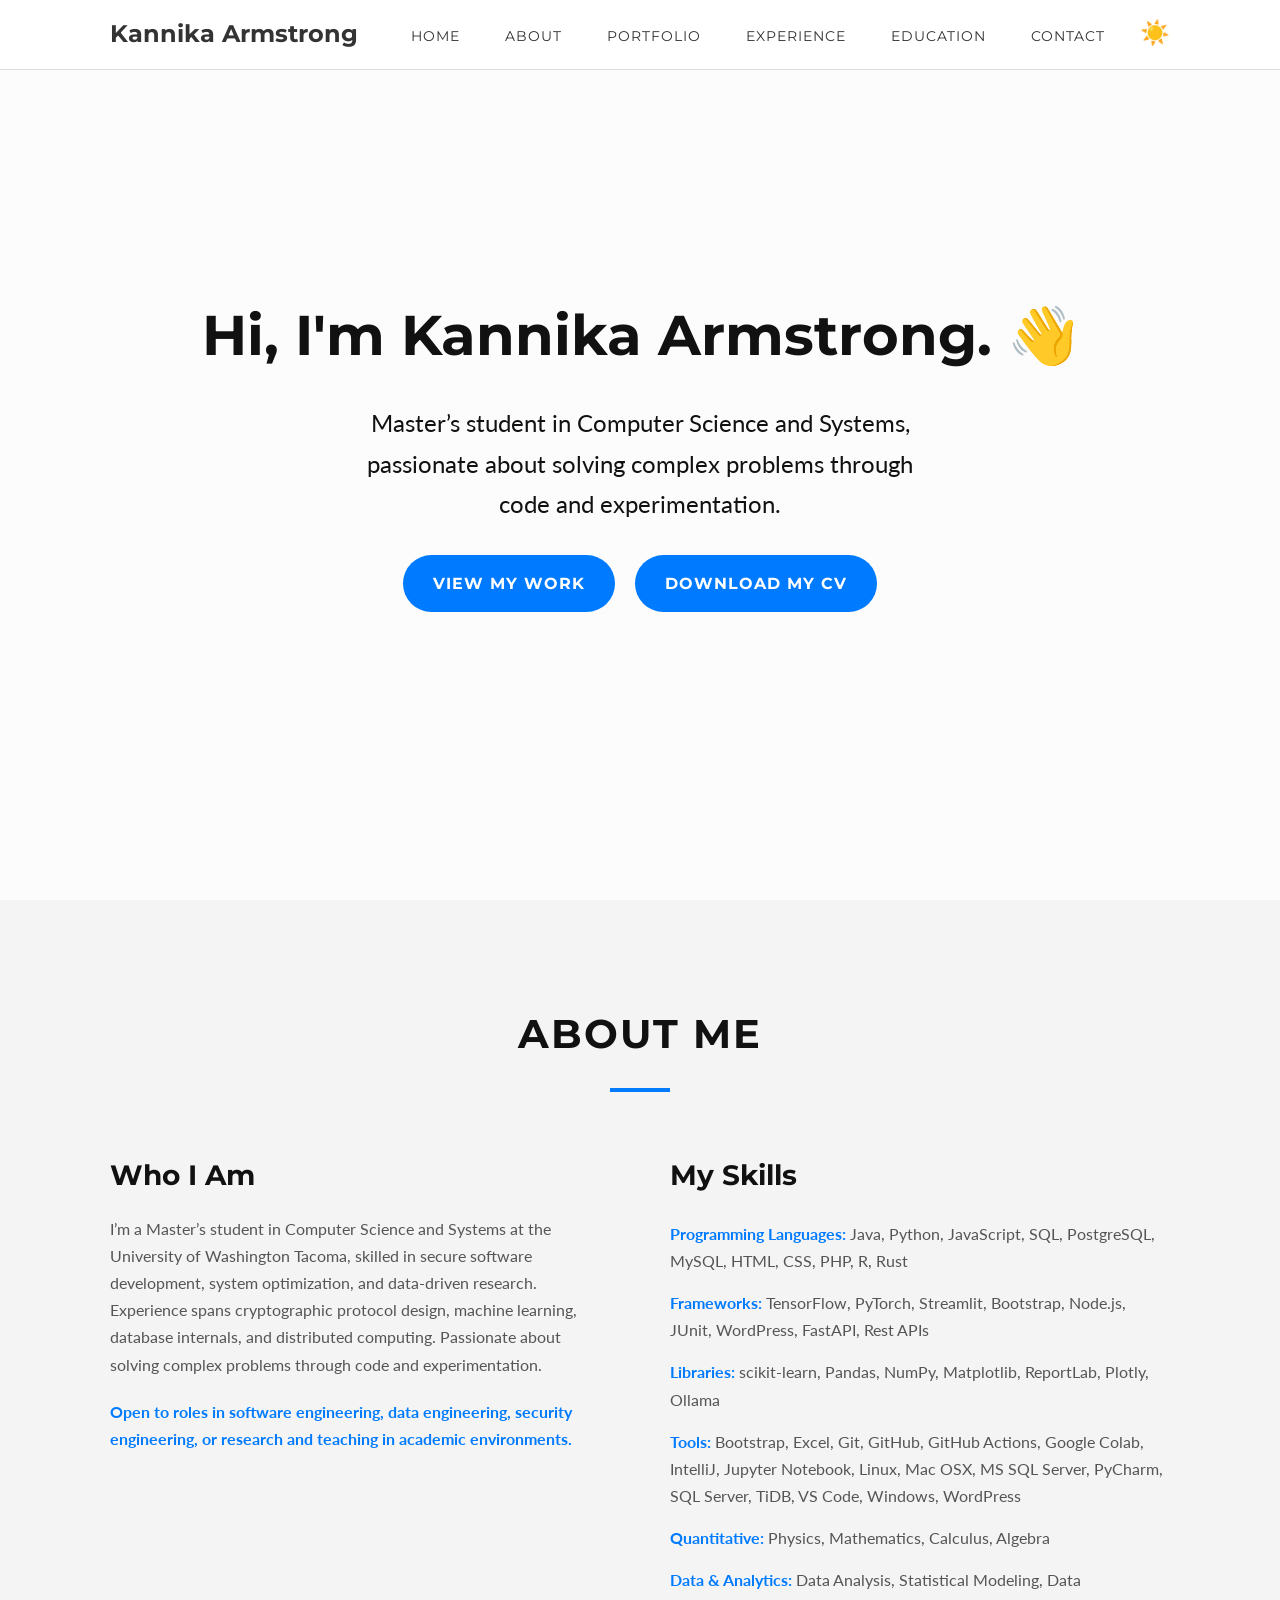
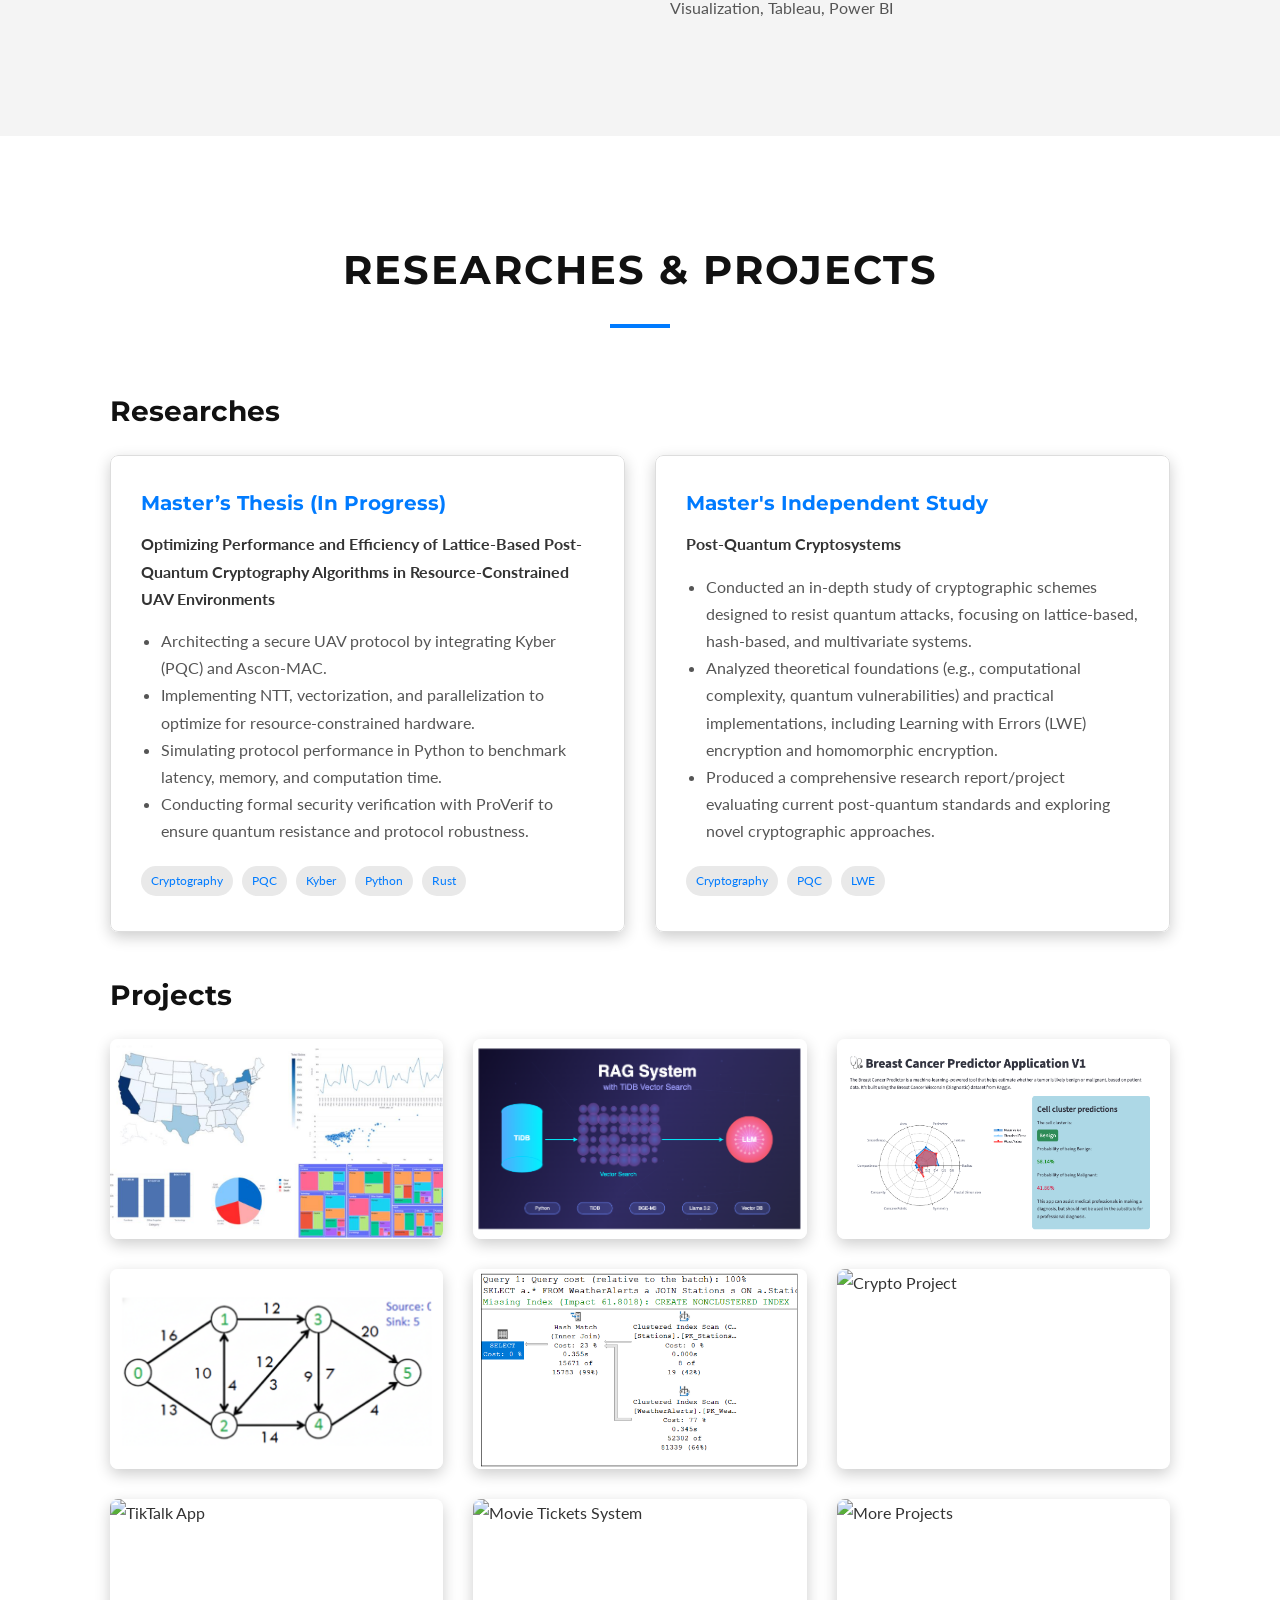
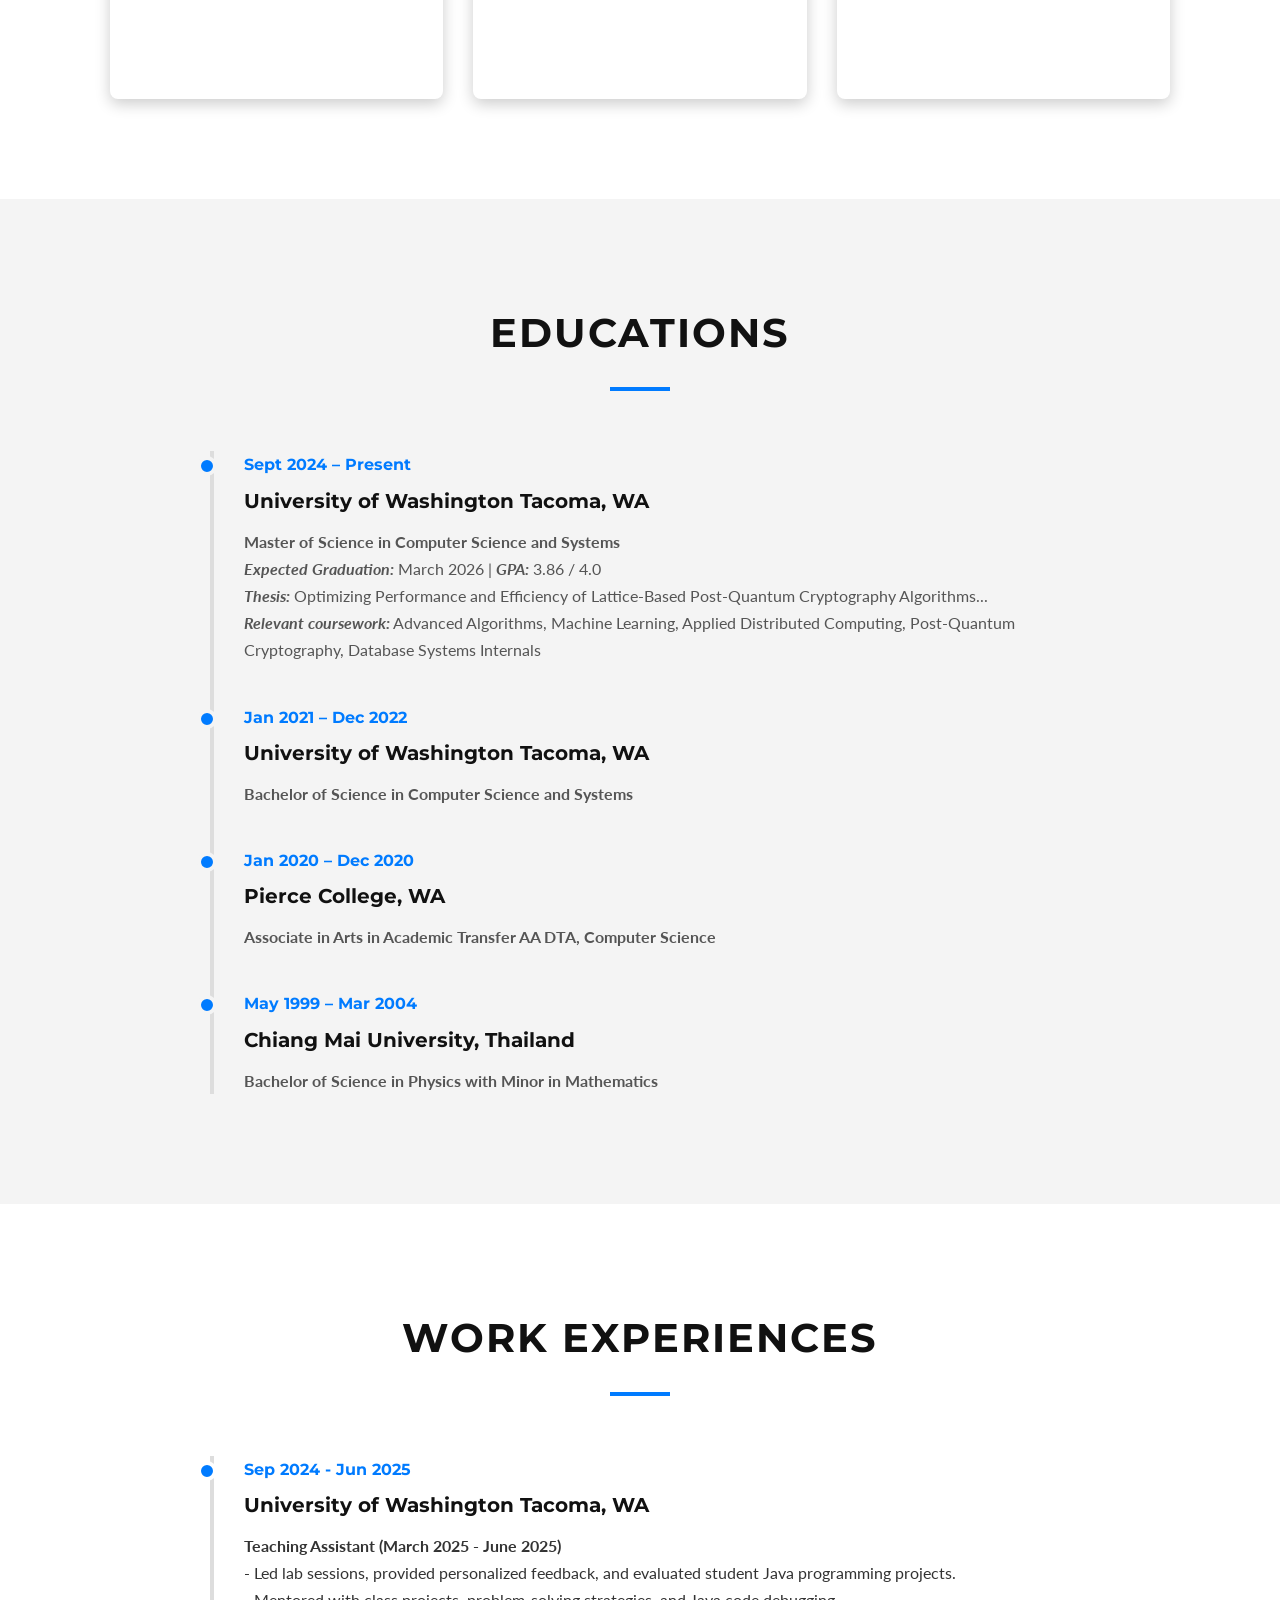
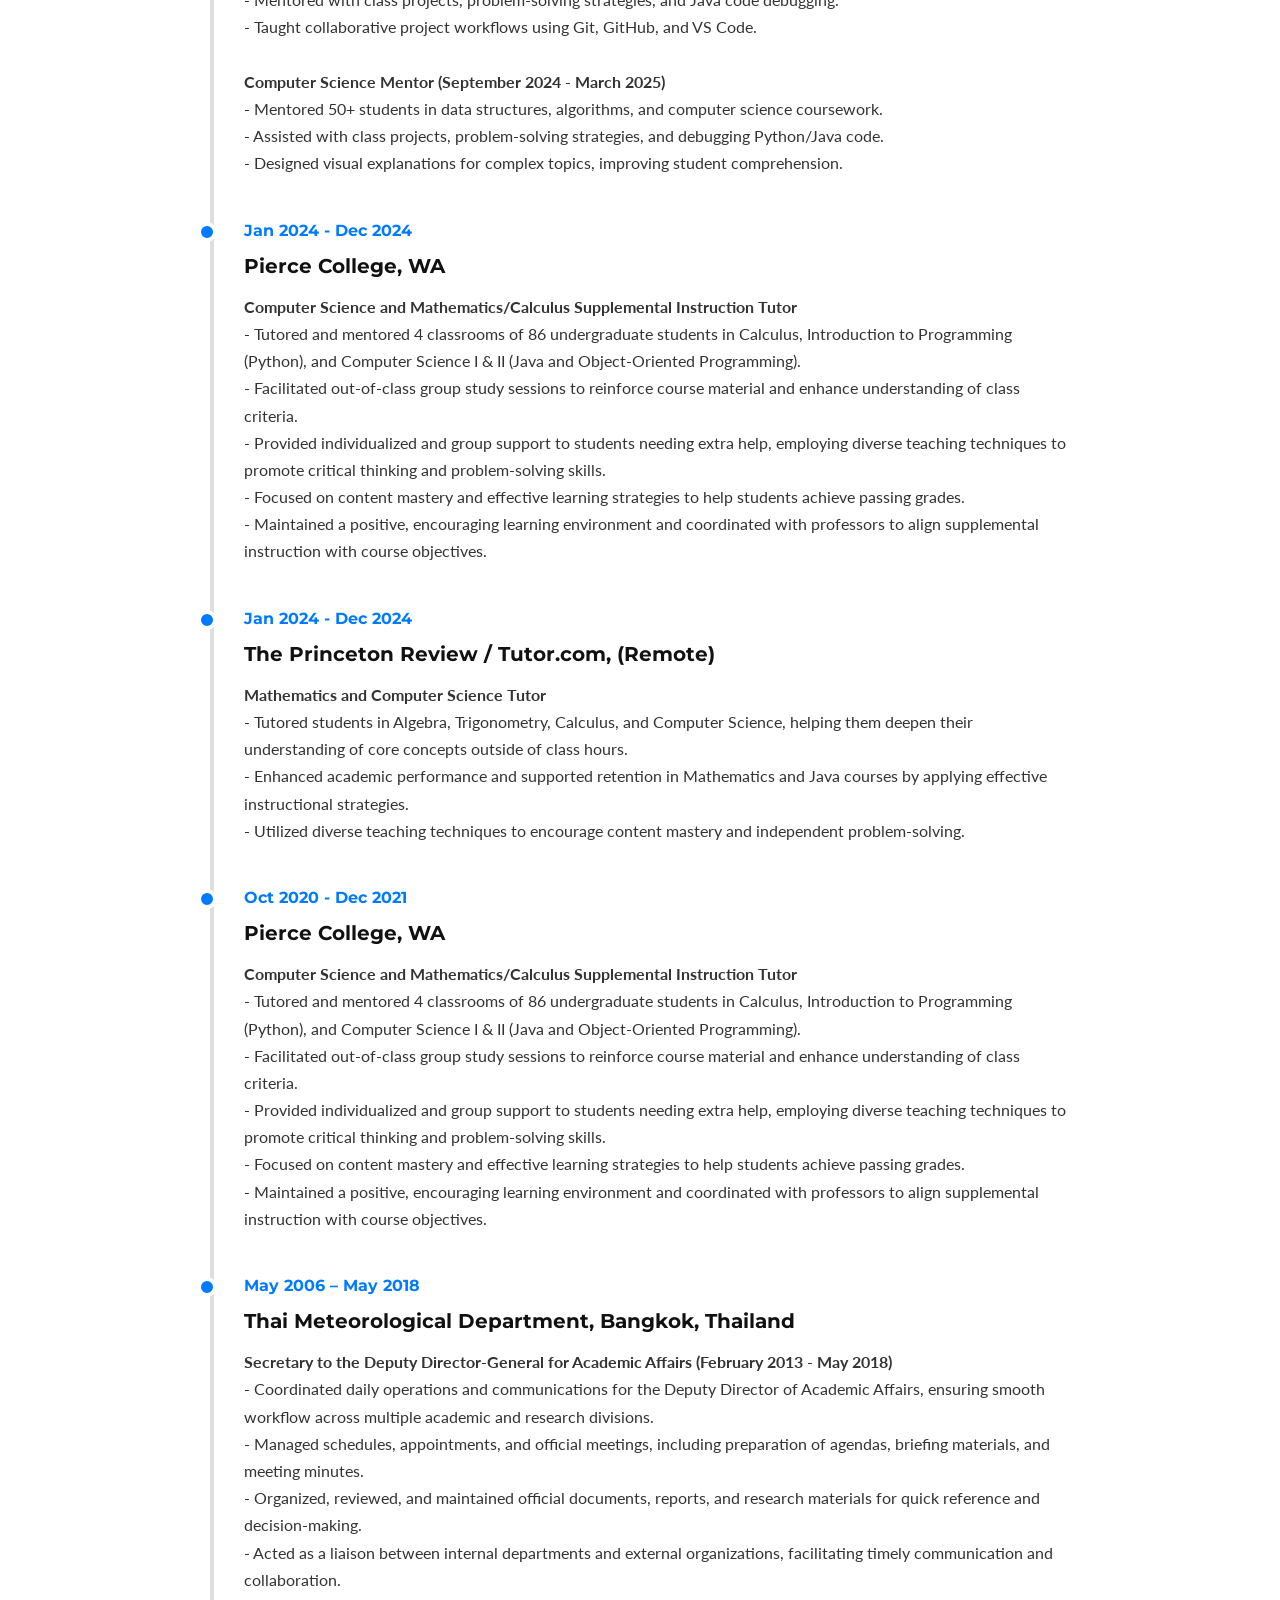
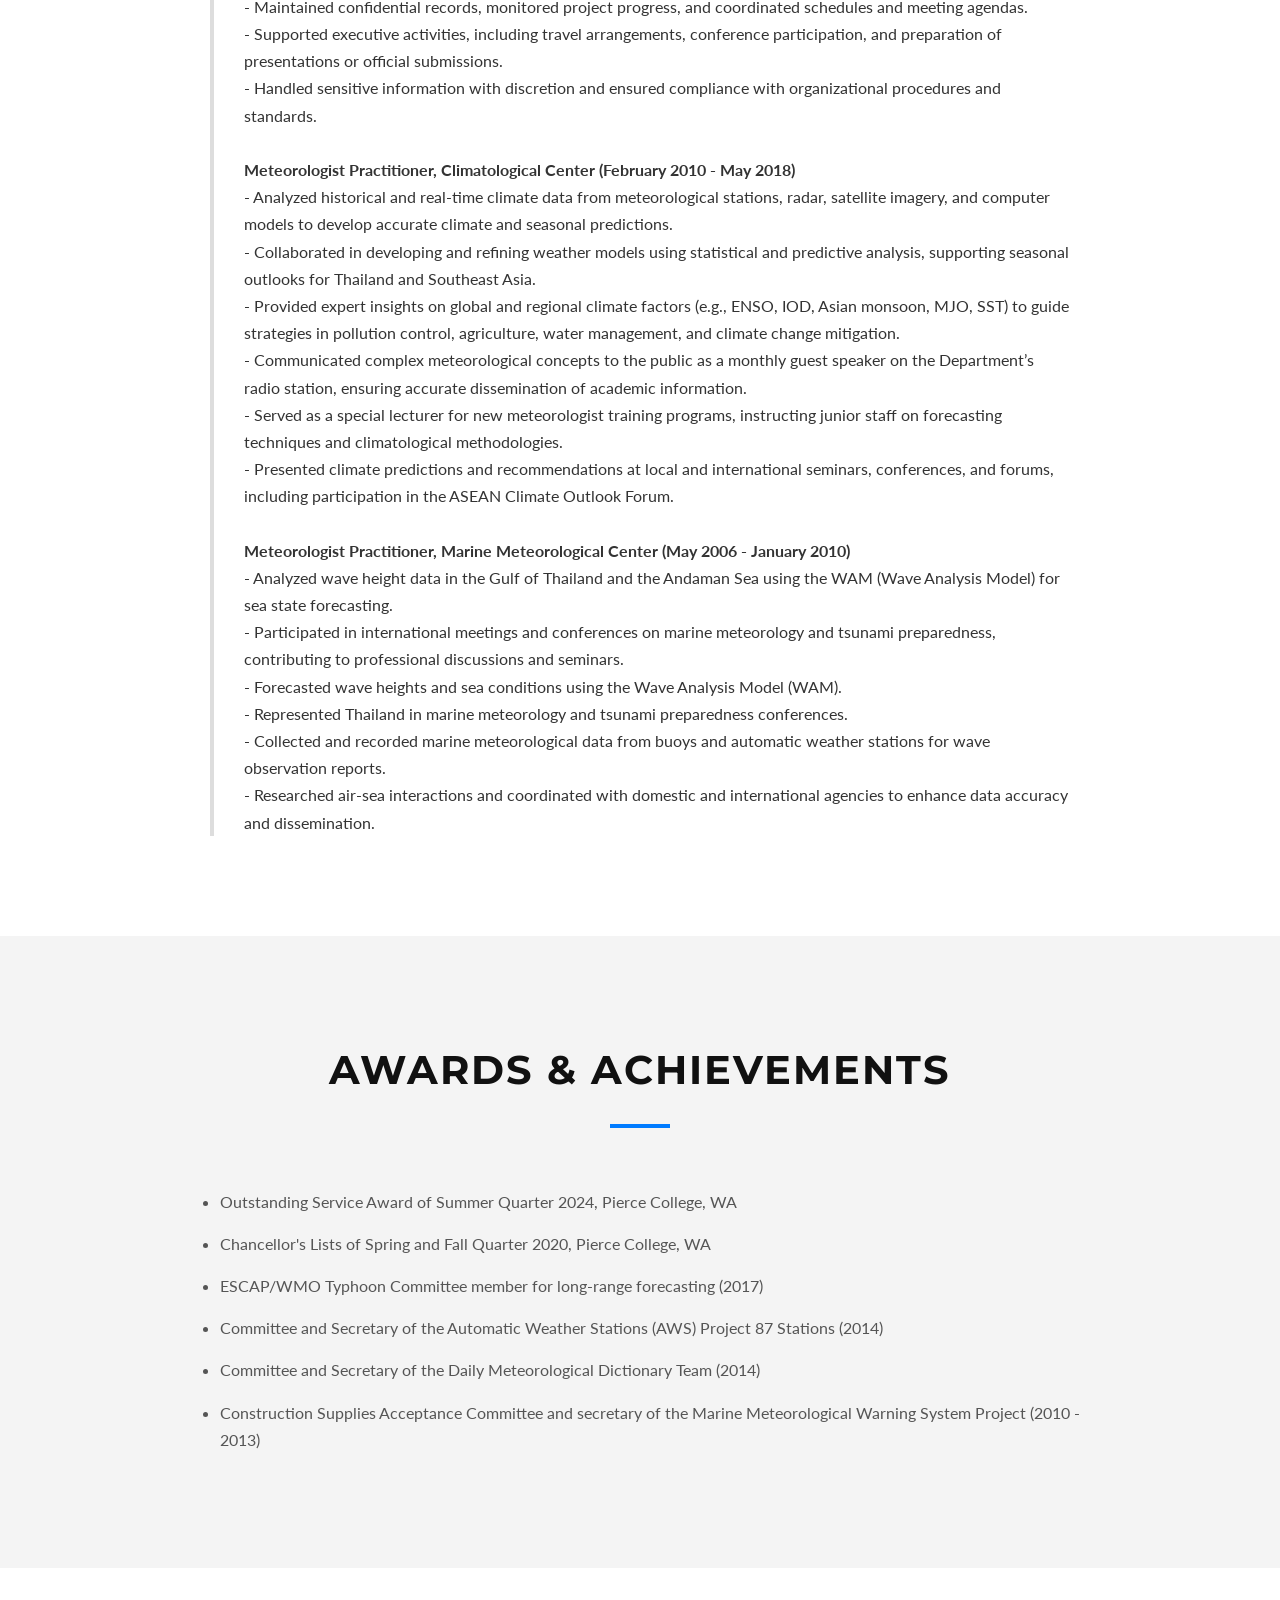
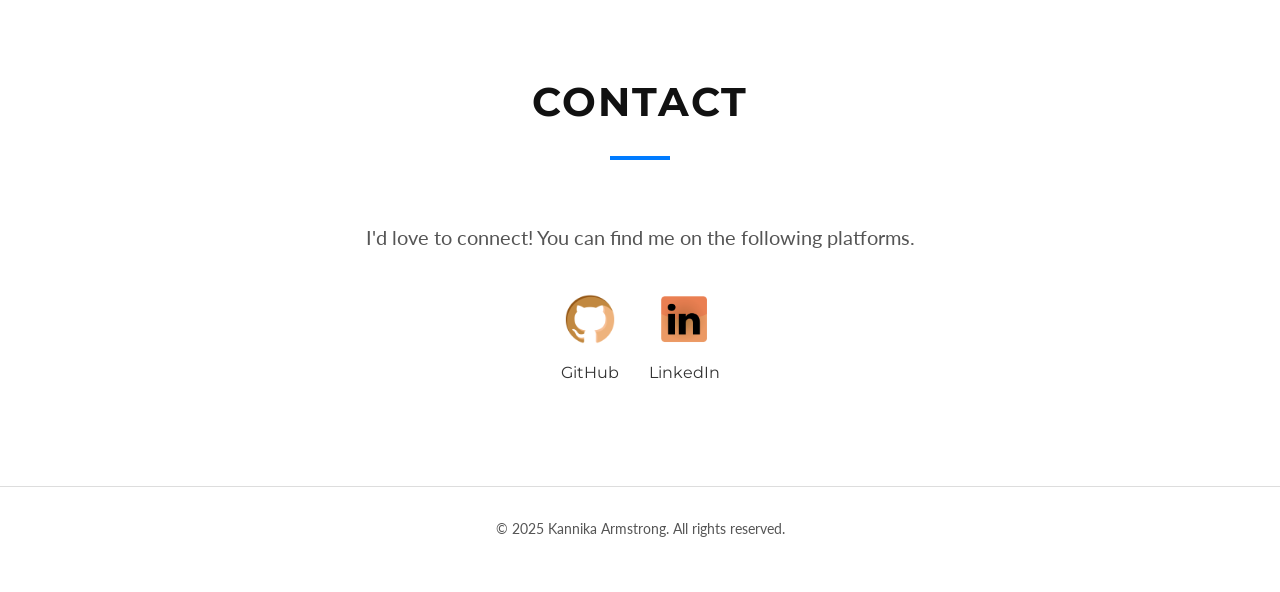
==== commit 7bb0fbc5: "Update jobs des" ====
--- a/index.html
+++ b/index.html
@@ -254,6 +254,9 @@
             <li>
               - Mentored with class projects, problem-solving strategies, and Java code debugging.
             </li>
+            <li>
+              - Taught collaborative project workflows using Git, GitHub, and VS Code.
+            </li>
             <br>
             <strong>Computer Science Mentor (September 2024 - March 2025)</strong><br>
             <li>
